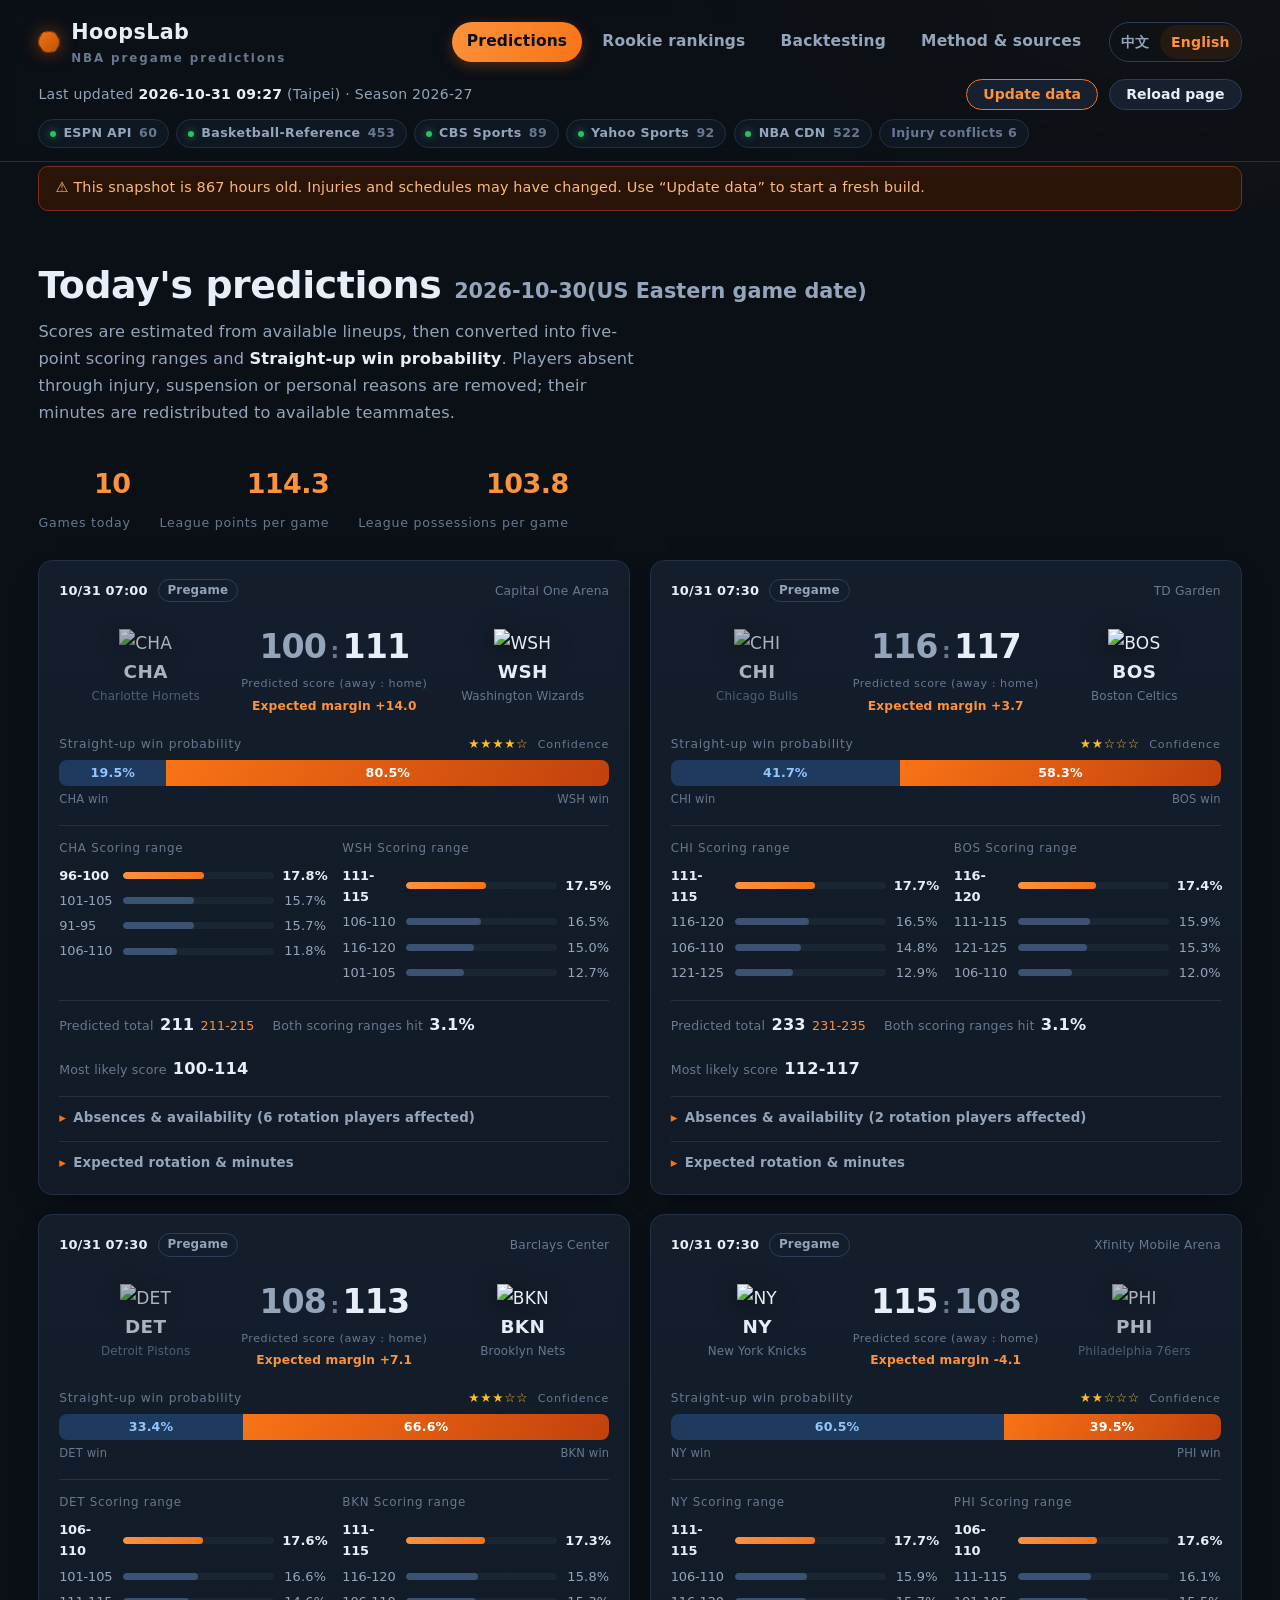
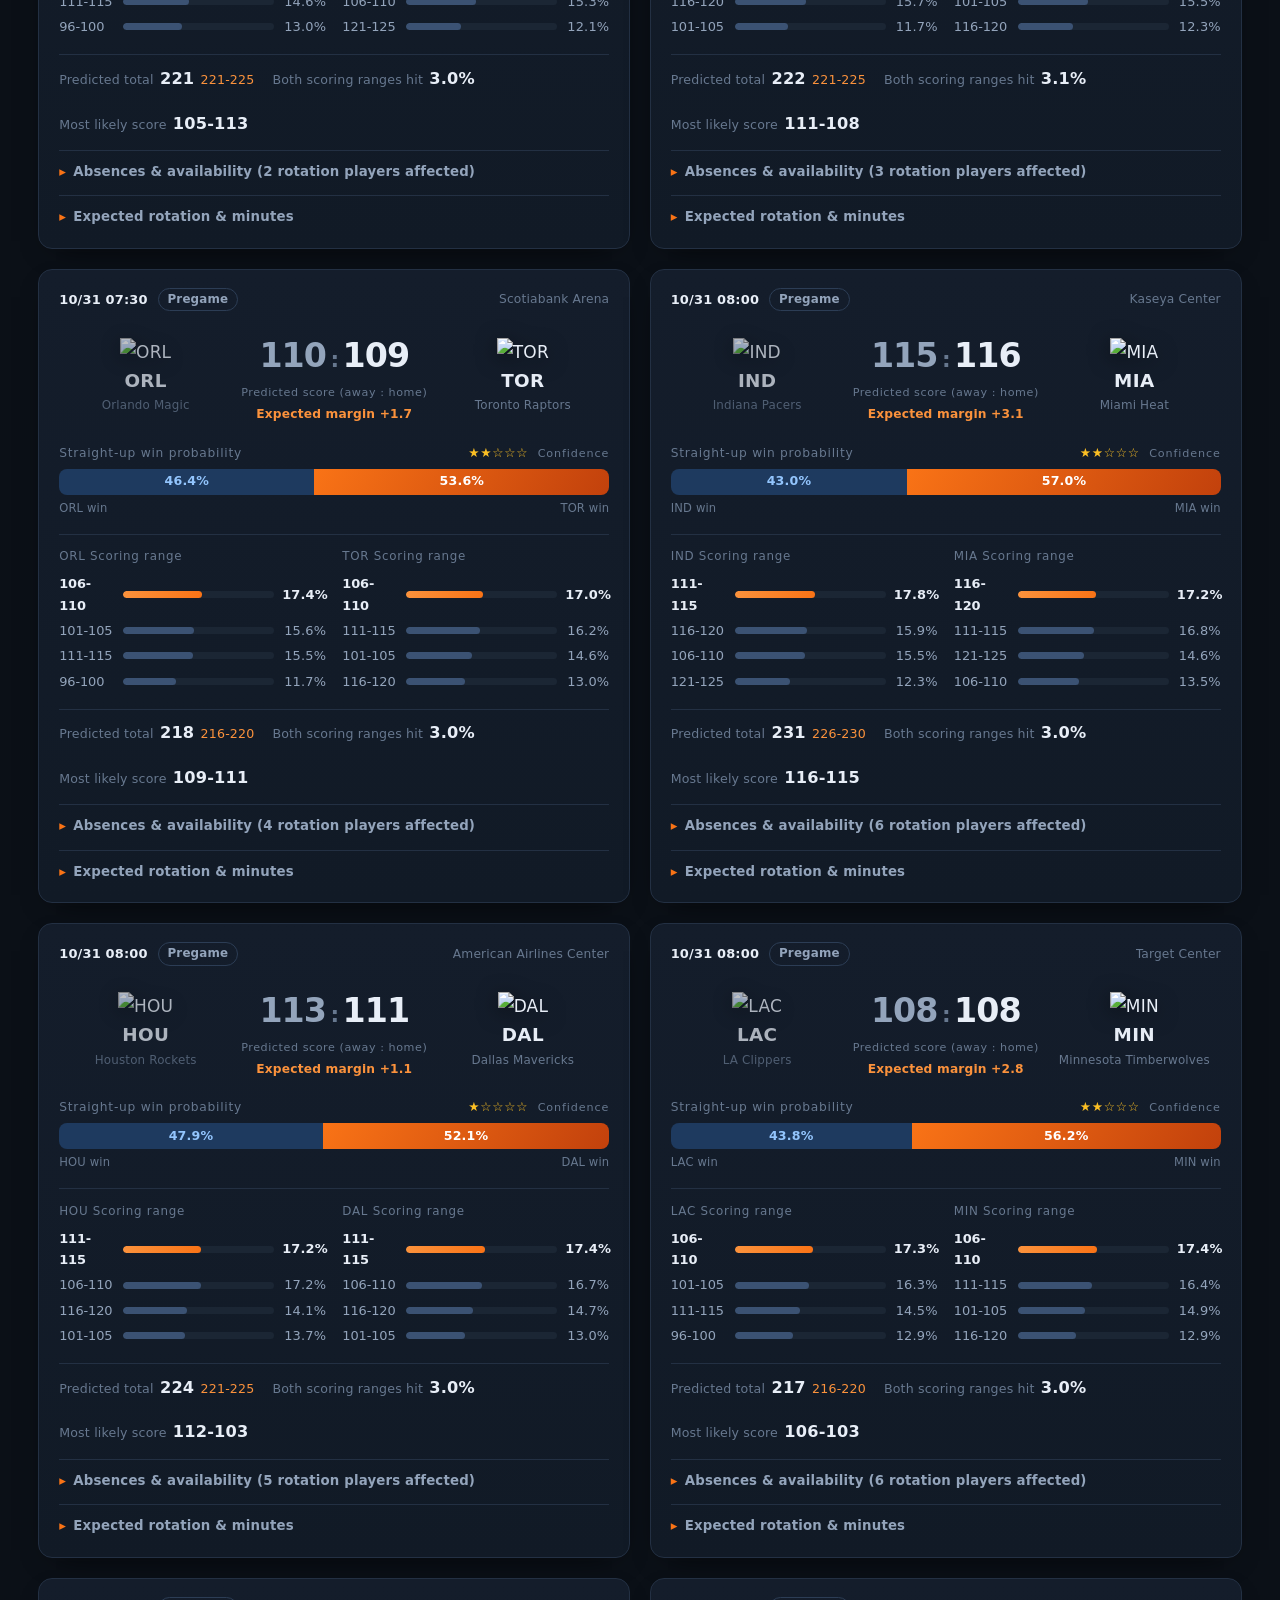
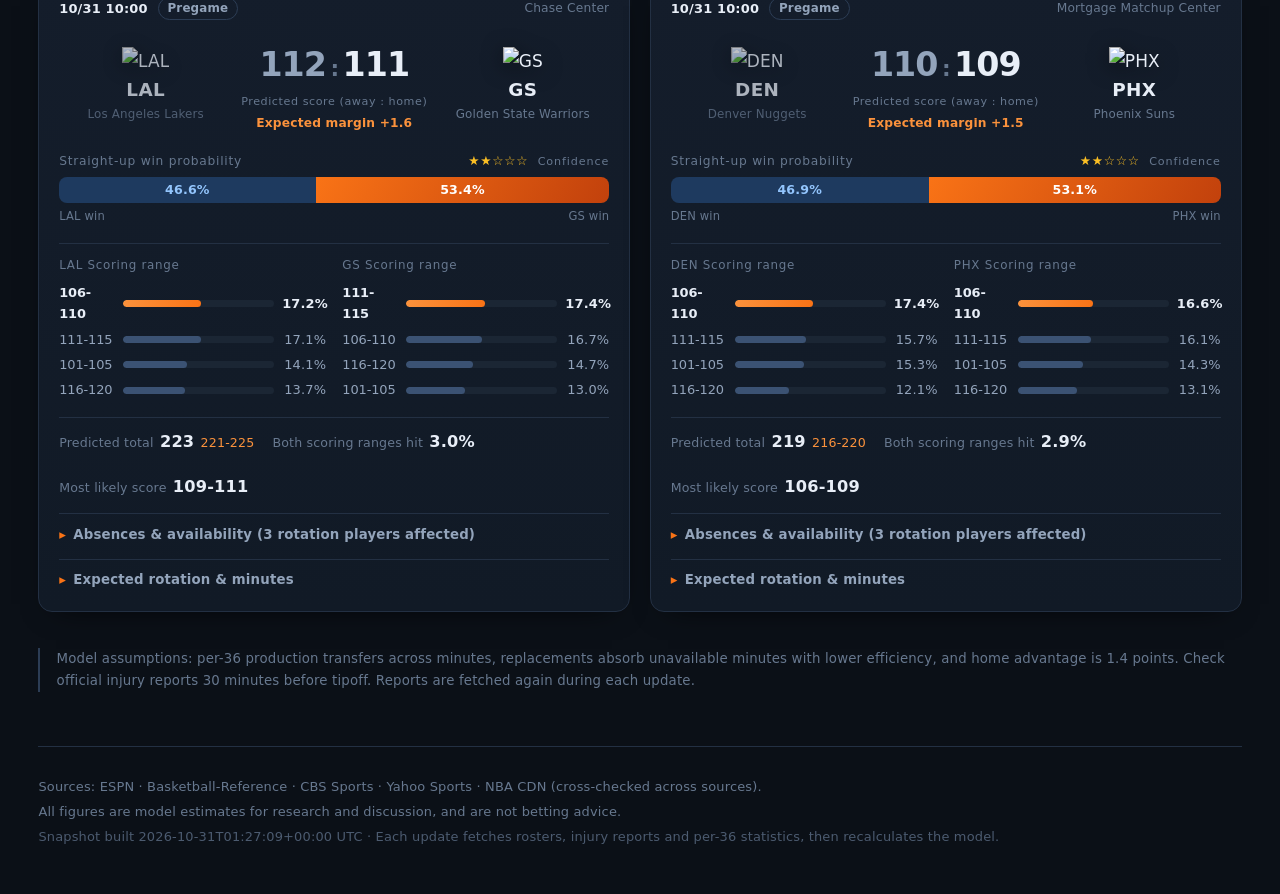
==== site/en/index.html @ e518497d "feat: add Chinese and English pages with authenticated manual update workflow" ====
<!DOCTYPE html>

<html lang="en">
<head>
<meta charset="utf-8"/>
<meta content="width=device-width, initial-scale=1" name="viewport"/>
<title>Today's predictions · HoopsLab</title>
<meta content="NBA pregame predictions based on available lineups: scoring ranges, straight-up win probabilities and per-36 rankings for rookies and sophomores." name="description"/>
<link href="../style.css?v=bilingual-20261031" rel="stylesheet"/>
<link href="data:image/svg+xml,&lt;svg xmlns='http://www.w3.org/2000/svg' viewBox='0 0 100 100'&gt;&lt;text y='.9em' font-size='90'&gt;🏀&lt;/text&gt;&lt;/svg&gt;" rel="icon"/>
</head>
<body>
<header class="top">
<div class="wrap topbar">
<a class="brand" href="index.html">
<span class="ball"></span>
<span>HoopsLab<small>NBA pregame predictions</small></span>
</a>
<nav>
<a class="on" href="index.html">Predictions</a>
<a class="" href="rookies.html">Rookie rankings</a>
<a class="" href="backtest.html">Backtesting</a>
<a class="" href="method.html">Method &amp; sources</a>
<span aria-label="Language" class="language-switch">
<a data-language="zh" href="../index.html" id="langZh">中文</a>
<a aria-current="true" data-language="en" href="index.html" id="langEn">English</a>
</span>
</nav>
</div>
<div class="wrap statusbar">
<div class="stamp">Last updated <b>2026-10-31 09:27</b> (Taipei) · Season 2026-27</div>
<div class="stamp-links">
<button aria-controls="manualUpdatePanel" aria-expanded="false" class="btn-ghost primary" id="manualUpdateBtn">Update data</button>
<button class="btn-ghost" id="reloadBtn" title="Reload this page">Reload page</button>
</div>
</div>
<div class="wrap health">
<span class="chip ok" title="Schedules, rosters &amp; team statistics">
<i></i>ESPN API <em>60</em>
</span>
<span class="chip ok" title="Player statistics per 36 minutes">
<i></i>Basketball-Reference <em>453</em>
</span>
<span class="chip ok" title="Injury reports">
<i></i>CBS Sports <em>89</em>
</span>
<span class="chip ok" title="Injury reports">
<i></i>Yahoo Sports <em>92</em>
</span>
<span class="chip ok" title="Player headshots">
<i></i>NBA CDN <em>522</em>
</span>
<span class="chip neutral" title="Players with conflicting reports across the three injury sources">Injury conflicts 6</span>
</div>
</header>
<div class="wrap"><div class="stale" hidden="" id="staleBar"></div></div>
<section aria-label="Manual update" class="wrap update-panel" hidden="" id="manualUpdatePanel">
<h2>Update data</h2>
<p>Start an update with your GitHub account: open the link below, select the main branch, then choose Run workflow. The workflow fetches fresh data, validates the rookie rankings and deploys the site. This page will tell you when new data is live.</p>
<a class="btn-ghost primary" href="https://github.com/lolochen86-jpg/nba-prediction/actions/workflows/update.yml" id="runWorkflowLink" rel="noopener noreferrer" target="_blank">Open GitHub · Run workflow ↗</a>
<a class="btn-ghost" href="https://github.com/lolochen86-jpg/nba-prediction/actions/workflows/update.yml" id="workflowRunLink" rel="noopener noreferrer" target="_blank">View run logs ↗</a>
<p aria-live="polite" id="updateStatus" role="status">Checking the latest update…</p>
<p class="note">Only GitHub accounts with write access to this repository can start updates. Reloading the page only loads the existing snapshot.</p>
</section>
<main class="wrap">
<section class="hero">
<div>
<h1>Today's predictions <small class="gdate">2026-10-30(US Eastern game date)</small></h1>
<p class="sub">Scores are estimated from available lineups, then converted into five-point scoring ranges and <b>Straight-up win probability</b>. Players absent through injury, suspension or personal reasons are removed; their minutes are redistributed to available teammates.</p>
</div>
<div class="hero-stats">
<div><b>10</b><span>Games today</span></div>
<div><b>114.3</b><span>League points per game</span></div>
<div><b>103.8</b><span>League possessions per game</span></div>
</div>
</section>
<div class="cards">
<article class="card">
<div class="card-top">
<span class="tipoff">10/31 07:00</span>
<span class="tag">Pregame</span> <span class="venue">Capital One Arena</span>
</div>
<div class="matchup">
<div class="side">
<img alt="CHA" loading="lazy" src="https://a.espncdn.com/i/teamlogos/nba/500/cha.png"/>
<div class="abbr">CHA</div>
<div class="tname">Charlotte Hornets</div>
</div>
<div class="score">
<div class="nums"><span class="dimmer">100</span><i>:</i><span class="">111</span></div>
<div class="score-note">Predicted score (away : home)</div>
<div class="margin">Expected margin +14.0</div>
</div>
<div class="side winner">
<img alt="WSH" loading="lazy" src="https://a.espncdn.com/i/teamlogos/nba/500/wsh.png"/>
<div class="abbr">WSH</div>
<div class="tname">Washington Wizards</div>
</div>
</div>
<div class="winprob">
<div class="wp-head"><span>Straight-up win probability</span><span class="stars">★★★★☆ <em>Confidence</em></span></div>
<div class="wp-bar">
<div class="wp-away" style="width: 19.5%">19.5%</div>
<div class="wp-home" style="width: 80.5%">80.5%</div>
</div>
<div class="wp-foot"><span>CHA win</span><span>WSH win</span></div>
</div>
<div class="buckets">
<div class="bcol">
<div class="bhead">CHA Scoring range</div>
<div class="brow lead"><span class="bl">96-100</span><span class="bb"><i style="width: 53.3%"></i></span><span class="bp">17.8%</span></div>
<div class="brow"><span class="bl">101-105</span><span class="bb"><i style="width: 47.2%"></i></span><span class="bp">15.7%</span></div>
<div class="brow"><span class="bl">91-95</span><span class="bb"><i style="width: 47.1%"></i></span><span class="bp">15.7%</span></div>
<div class="brow"><span class="bl">106-110</span><span class="bb"><i style="width: 35.3%"></i></span><span class="bp">11.8%</span></div>
</div>
<div class="bcol">
<div class="bhead">WSH Scoring range</div>
<div class="brow lead"><span class="bl">111-115</span><span class="bb"><i style="width: 52.6%"></i></span><span class="bp">17.5%</span></div>
<div class="brow"><span class="bl">106-110</span><span class="bb"><i style="width: 49.6%"></i></span><span class="bp">16.5%</span></div>
<div class="brow"><span class="bl">116-120</span><span class="bb"><i style="width: 45.0%"></i></span><span class="bp">15.0%</span></div>
<div class="brow"><span class="bl">101-105</span><span class="bb"><i style="width: 38.2%"></i></span><span class="bp">12.7%</span></div>
</div>
</div>
<div class="mini">
<div><span>Predicted total</span><b>211</b> <em>211-215</em></div>
<div><span>Both scoring ranges hit</span><b>3.1%</b></div>
<div><span>Most likely score</span><b>100-114</b></div>
</div>
<details class="detail">
<summary>Absences &amp; availability (6 rotation players affected)</summary>
<div class="detail-body">
<div class="ds">
<h4>CHA · Estimated loss: 16.6 points (availability 86%)</h4>
<ul>
<li>
<span class="st st-out">OUT</span>
<b>Kon Knueppel</b> <em>G</em>
<span class="lost">Impact −7.1 points</span>
</li>
<li>
<span class="st st-out">OUT</span>
<b>Coby White</b> <em>G</em>
<span class="lost">Impact −6.0 points</span>
</li>
<li>
<span class="st st-out">OUT</span>
<b>Grant Williams</b> <em>F</em>
<span class="lost">Impact −2.7 points</span>
</li>
</ul>
</div>
<div class="ds">
<h4>WSH · Estimated loss: 0.0 points (availability 100%)</h4>
<ul>
<li>
<span class="st st-out">OUT</span>
<b>Justin Champagnie</b> <em>F</em>
<span class="lost">Impact −0.0 points</span>
</li>
<li>
<span class="st st-out">OUT</span>
<b>Tristan Vukcevic</b> <em>F</em>
<span class="lost">Impact −0.0 points</span>
</li>
<li>
<span class="st st-out">OUT</span>
<b>Jamir Watkins</b> <em>G</em>
<span class="lost">Impact −0.0 points</span>
</li>
</ul>
</div>
</div>
</details>
<details class="detail">
<summary>Expected rotation &amp; minutes</summary>
<div class="detail-body rot">
<div class="ds">
<h4>CHA</h4>
<table class="mini-table">
<thead><tr><th>Player</th><th>MIN</th><th>PTS</th></tr></thead>
<tbody>
<tr><td>Brandon Miller</td><td>32.7</td><td>22.4</td></tr>
<tr><td>Grayson Allen</td><td>29.8</td><td>17.1</td></tr>
<tr><td>Naz Reid</td><td>27.6</td><td>15.1</td></tr>
<tr><td>Royce O'Neale</td><td>26.2</td><td>8.4</td></tr>
<tr><td>Sion James</td><td>24.5</td><td>4.7</td></tr>
<tr><td>Ryan Kalkbrenner</td><td>20.8</td><td>7.7</td></tr>
<tr><td>PJ Hall</td><td>15.8</td><td>5.6</td></tr>
<tr><td>Dennis Schroder</td><td>14.4</td><td>5.4</td></tr>
<tr><td>Moussa Diabate</td><td>13.4</td><td>4.7</td></tr>
<tr><td>Liam McNeeley</td><td>11.7</td><td>4.0</td></tr>
<tr><td>Tidjane Salaun</td><td>8.7</td><td>3.1</td></tr>
</tbody>
</table>
</div>
<div class="ds">
<h4>WSH</h4>
<table class="mini-table">
<thead><tr><th>Player</th><th>MIN</th><th>PTS</th></tr></thead>
<tbody>
<tr><td>Anthony Davis</td><td>30.5</td><td>19.5</td></tr>
<tr><td>Kyshawn George</td><td>28.5</td><td>14.4</td></tr>
<tr><td>Bilal Coulibaly</td><td>25.4</td><td>10.7</td></tr>
<tr><td>Alex Sarr</td><td>25.4</td><td>14.0</td></tr>
<tr><td>Bub Carrington</td><td>24.3</td><td>8.8</td></tr>
<tr><td>Trae Young</td><td>24.2</td><td>17.6</td></tr>
<tr><td>Tre Johnson</td><td>22.7</td><td>11.5</td></tr>
<tr><td>Deandre Ayton</td><td>22.3</td><td>11.0</td></tr>
<tr><td>Khris Middleton</td><td>19.0</td><td>7.5</td></tr>
<tr><td>Will Riley</td><td>17.6</td><td>8.0</td></tr>
</tbody>
</table>
</div>
</div>
</details>
</article>
<article class="card">
<div class="card-top">
<span class="tipoff">10/31 07:30</span>
<span class="tag">Pregame</span> <span class="venue">TD Garden</span>
</div>
<div class="matchup">
<div class="side">
<img alt="CHI" loading="lazy" src="https://a.espncdn.com/i/teamlogos/nba/500/chi.png"/>
<div class="abbr">CHI</div>
<div class="tname">Chicago Bulls</div>
</div>
<div class="score">
<div class="nums"><span class="dimmer">116</span><i>:</i><span class="">117</span></div>
<div class="score-note">Predicted score (away : home)</div>
<div class="margin">Expected margin +3.7</div>
</div>
<div class="side winner">
<img alt="BOS" loading="lazy" src="https://a.espncdn.com/i/teamlogos/nba/500/bos.png"/>
<div class="abbr">BOS</div>
<div class="tname">Boston Celtics</div>
</div>
</div>
<div class="winprob">
<div class="wp-head"><span>Straight-up win probability</span><span class="stars">★★☆☆☆ <em>Confidence</em></span></div>
<div class="wp-bar">
<div class="wp-away" style="width: 41.7%">41.7%</div>
<div class="wp-home" style="width: 58.3%">58.3%</div>
</div>
<div class="wp-foot"><span>CHI win</span><span>BOS win</span></div>
</div>
<div class="buckets">
<div class="bcol">
<div class="bhead">CHI Scoring range</div>
<div class="brow lead"><span class="bl">111-115</span><span class="bb"><i style="width: 53.0%"></i></span><span class="bp">17.7%</span></div>
<div class="brow"><span class="bl">116-120</span><span class="bb"><i style="width: 49.4%"></i></span><span class="bp">16.5%</span></div>
<div class="brow"><span class="bl">106-110</span><span class="bb"><i style="width: 44.2%"></i></span><span class="bp">14.8%</span></div>
<div class="brow"><span class="bl">121-125</span><span class="bb"><i style="width: 38.7%"></i></span><span class="bp">12.9%</span></div>
</div>
<div class="bcol">
<div class="bhead">BOS Scoring range</div>
<div class="brow lead"><span class="bl">116-120</span><span class="bb"><i style="width: 52.1%"></i></span><span class="bp">17.4%</span></div>
<div class="brow"><span class="bl">111-115</span><span class="bb"><i style="width: 47.6%"></i></span><span class="bp">15.9%</span></div>
<div class="brow"><span class="bl">121-125</span><span class="bb"><i style="width: 45.8%"></i></span><span class="bp">15.3%</span></div>
<div class="brow"><span class="bl">106-110</span><span class="bb"><i style="width: 36.1%"></i></span><span class="bp">12.0%</span></div>
</div>
</div>
<div class="mini">
<div><span>Predicted total</span><b>233</b> <em>231-235</em></div>
<div><span>Both scoring ranges hit</span><b>3.1%</b></div>
<div><span>Most likely score</span><b>112-117</b></div>
</div>
<details class="detail">
<summary>Absences &amp; availability (2 rotation players affected)</summary>
<div class="detail-body">
<div class="ds">
<h4>CHI · Estimated loss: 0.8 points (availability 99%)</h4>
<ul>
<li>
<span class="st st-out">OUT</span>
<b>Nic Claxton</b> <em>C</em>
<span class="lost">Impact −0.7 points</span>
</li>
</ul>
</div>
<div class="ds">
<h4>BOS · Estimated loss: 3.0 points (availability 98%)</h4>
<ul>
<li>
<span class="st st-out">OUT</span>
<b>Devin Carter</b> <em>G</em>
<span class="lost">Impact −3.0 points</span>
</li>
</ul>
</div>
</div>
</details>
<details class="detail">
<summary>Expected rotation &amp; minutes</summary>
<div class="detail-body rot">
<div class="ds">
<h4>CHI</h4>
<table class="mini-table">
<thead><tr><th>Player</th><th>MIN</th><th>PTS</th></tr></thead>
<tbody>
<tr><td>Josh Giddey</td><td>29.8</td><td>13.3</td></tr>
<tr><td>Norman Powell</td><td>29.0</td><td>21.8</td></tr>
<tr><td>Matas Buzelis</td><td>27.8</td><td>15.5</td></tr>
<tr><td>Tre Jones</td><td>23.8</td><td>13.4</td></tr>
<tr><td>Isaac Okoro</td><td>23.7</td><td>7.7</td></tr>
<tr><td>Leonard Miller</td><td>21.8</td><td>11.2</td></tr>
<tr><td>Jalen Smith</td><td>21.0</td><td>11.1</td></tr>
<tr><td>Patrick Williams</td><td>20.1</td><td>6.5</td></tr>
<tr><td>Zach Collins</td><td>16.1</td><td>7.3</td></tr>
<tr><td>Caleb Wilson</td><td>14.1</td><td>5.9</td></tr>
<tr><td>Jordan Hawkins</td><td>12.8</td><td>4.7</td></tr>
</tbody>
</table>
</div>
<div class="ds">
<h4>BOS</h4>
<table class="mini-table">
<thead><tr><th>Player</th><th>MIN</th><th>PTS</th></tr></thead>
<tbody>
<tr><td>Jayson Tatum</td><td>32.2</td><td>21.9</td></tr>
<tr><td>Derrick White</td><td>31.8</td><td>14.5</td></tr>
<tr><td>Paul George</td><td>29.6</td><td>17.9</td></tr>
<tr><td>Payton Pritchard</td><td>29.6</td><td>15.6</td></tr>
<tr><td>Sam Hauser</td><td>23.0</td><td>9.3</td></tr>
<tr><td>Neemias Queta</td><td>23.0</td><td>9.8</td></tr>
<tr><td>Mitchell Robinson</td><td>19.0</td><td>5.7</td></tr>
<tr><td>Baylor Scheierman</td><td>17.5</td><td>4.9</td></tr>
<tr><td>Jordan Walsh</td><td>17.4</td><td>5.4</td></tr>
<tr><td>Mike Conley</td><td>16.8</td><td>5.0</td></tr>
</tbody>
</table>
</div>
</div>
</details>
</article>
<article class="card">
<div class="card-top">
<span class="tipoff">10/31 07:30</span>
<span class="tag">Pregame</span> <span class="venue">Barclays Center</span>
</div>
<div class="matchup">
<div class="side">
<img alt="DET" loading="lazy" src="https://a.espncdn.com/i/teamlogos/nba/500/det.png"/>
<div class="abbr">DET</div>
<div class="tname">Detroit Pistons</div>
</div>
<div class="score">
<div class="nums"><span class="dimmer">108</span><i>:</i><span class="">113</span></div>
<div class="score-note">Predicted score (away : home)</div>
<div class="margin">Expected margin +7.1</div>
</div>
<div class="side winner">
<img alt="BKN" loading="lazy" src="https://a.espncdn.com/i/teamlogos/nba/500/bkn.png"/>
<div class="abbr">BKN</div>
<div class="tname">Brooklyn Nets</div>
</div>
</div>
<div class="winprob">
<div class="wp-head"><span>Straight-up win probability</span><span class="stars">★★★☆☆ <em>Confidence</em></span></div>
<div class="wp-bar">
<div class="wp-away" style="width: 33.4%">33.4%</div>
<div class="wp-home" style="width: 66.6%">66.6%</div>
</div>
<div class="wp-foot"><span>DET win</span><span>BKN win</span></div>
</div>
<div class="buckets">
<div class="bcol">
<div class="bhead">DET Scoring range</div>
<div class="brow lead"><span class="bl">106-110</span><span class="bb"><i style="width: 52.9%"></i></span><span class="bp">17.6%</span></div>
<div class="brow"><span class="bl">101-105</span><span class="bb"><i style="width: 49.8%"></i></span><span class="bp">16.6%</span></div>
<div class="brow"><span class="bl">111-115</span><span class="bb"><i style="width: 43.7%"></i></span><span class="bp">14.6%</span></div>
<div class="brow"><span class="bl">96-100</span><span class="bb"><i style="width: 38.9%"></i></span><span class="bp">13.0%</span></div>
</div>
<div class="bcol">
<div class="bhead">BKN Scoring range</div>
<div class="brow lead"><span class="bl">111-115</span><span class="bb"><i style="width: 51.8%"></i></span><span class="bp">17.3%</span></div>
<div class="brow"><span class="bl">116-120</span><span class="bb"><i style="width: 47.5%"></i></span><span class="bp">15.8%</span></div>
<div class="brow"><span class="bl">106-110</span><span class="bb"><i style="width: 46.0%"></i></span><span class="bp">15.3%</span></div>
<div class="brow"><span class="bl">121-125</span><span class="bb"><i style="width: 36.4%"></i></span><span class="bp">12.1%</span></div>
</div>
</div>
<div class="mini">
<div><span>Predicted total</span><b>221</b> <em>221-225</em></div>
<div><span>Both scoring ranges hit</span><b>3.0%</b></div>
<div><span>Most likely score</span><b>105-113</b></div>
</div>
<details class="detail">
<summary>Absences &amp; availability (2 rotation players affected)</summary>
<div class="detail-body">
<div class="ds">
<h4>DET · Estimated loss: 8.9 points (availability 92%)</h4>
<ul>
<li>
<span class="st st-out">OUT</span>
<b>Jalen Duren</b> <em>C</em>
<span class="lost">Impact −5.8 points</span>
</li>
<li>
<span class="st st-out">OUT</span>
<b>Isaiah Joe</b> <em>G</em>
<span class="lost">Impact −3.1 points</span>
</li>
</ul>
</div>
<div class="ds">
<h4>BKN · Estimated loss: 0.0 points (availability 100%)</h4>
<p class="ok-note">No injuries reported for the main rotation.</p> </div>
</div>
</details>
<details class="detail">
<summary>Expected rotation &amp; minutes</summary>
<div class="detail-body rot">
<div class="ds">
<h4>DET</h4>
<table class="mini-table">
<thead><tr><th>Player</th><th>MIN</th><th>PTS</th></tr></thead>
<tbody>
<tr><td>Cade Cunningham</td><td>33.9</td><td>23.3</td></tr>
<tr><td>Duncan Robinson</td><td>28.1</td><td>13.8</td></tr>
<tr><td>John Collins</td><td>26.8</td><td>12.7</td></tr>
<tr><td>Ausar Thompson</td><td>26.0</td><td>9.3</td></tr>
<tr><td>Daniss Jenkins</td><td>21.4</td><td>10.0</td></tr>
<tr><td>Taurean Prince</td><td>21.0</td><td>8.1</td></tr>
<tr><td>Kevin Huerter</td><td>20.2</td><td>7.3</td></tr>
<tr><td>Elijah Harkless</td><td>19.4</td><td>5.4</td></tr>
<tr><td>Javonte Green</td><td>17.6</td><td>7.1</td></tr>
<tr><td>Paul Reed</td><td>17.3</td><td>10.2</td></tr>
<tr><td>Ronald Holland II</td><td>8.4</td><td>2.5</td></tr>
</tbody>
</table>
</div>
<div class="ds">
<h4>BKN</h4>
<table class="mini-table">
<thead><tr><th>Player</th><th>MIN</th><th>PTS</th></tr></thead>
<tbody>
<tr><td>Julius Randle</td><td>33.4</td><td>21.6</td></tr>
<tr><td>Michael Porter Jr.</td><td>32.2</td><td>24.1</td></tr>
<tr><td>Noah Clowney</td><td>25.5</td><td>10.5</td></tr>
<tr><td>Keon Ellis</td><td>25.1</td><td>7.8</td></tr>
<tr><td>Terance Mann</td><td>24.2</td><td>7.2</td></tr>
<tr><td>Chaney Johnson</td><td>20.4</td><td>8.1</td></tr>
<tr><td>Danny Wolf</td><td>20.3</td><td>8.5</td></tr>
<tr><td>Drake Powell</td><td>20.2</td><td>5.4</td></tr>
<tr><td>Ben Saraf</td><td>19.4</td><td>7.0</td></tr>
<tr><td>Day'Ron Sharpe</td><td>19.3</td><td>8.7</td></tr>
</tbody>
</table>
</div>
</div>
</details>
</article>
<article class="card">
<div class="card-top">
<span class="tipoff">10/31 07:30</span>
<span class="tag">Pregame</span> <span class="venue">Xfinity Mobile Arena</span>
</div>
<div class="matchup">
<div class="side winner">
<img alt="NY" loading="lazy" src="https://a.espncdn.com/i/teamlogos/nba/500/ny.png"/>
<div class="abbr">NY</div>
<div class="tname">New York Knicks</div>
</div>
<div class="score">
<div class="nums"><span class="">115</span><i>:</i><span class="dimmer">108</span></div>
<div class="score-note">Predicted score (away : home)</div>
<div class="margin">Expected margin -4.1</div>
</div>
<div class="side">
<img alt="PHI" loading="lazy" src="https://a.espncdn.com/i/teamlogos/nba/500/phi.png"/>
<div class="abbr">PHI</div>
<div class="tname">Philadelphia 76ers</div>
</div>
</div>
<div class="winprob">
<div class="wp-head"><span>Straight-up win probability</span><span class="stars">★★☆☆☆ <em>Confidence</em></span></div>
<div class="wp-bar">
<div class="wp-away" style="width: 60.5%">60.5%</div>
<div class="wp-home" style="width: 39.5%">39.5%</div>
</div>
<div class="wp-foot"><span>NY win</span><span>PHI win</span></div>
</div>
<div class="buckets">
<div class="bcol">
<div class="bhead">NY Scoring range</div>
<div class="brow lead"><span class="bl">111-115</span><span class="bb"><i style="width: 53.0%"></i></span><span class="bp">17.7%</span></div>
<div class="brow"><span class="bl">106-110</span><span class="bb"><i style="width: 47.7%"></i></span><span class="bp">15.9%</span></div>
<div class="brow"><span class="bl">116-120</span><span class="bb"><i style="width: 47.1%"></i></span><span class="bp">15.7%</span></div>
<div class="brow"><span class="bl">101-105</span><span class="bb"><i style="width: 35.1%"></i></span><span class="bp">11.7%</span></div>
</div>
<div class="bcol">
<div class="bhead">PHI Scoring range</div>
<div class="brow lead"><span class="bl">106-110</span><span class="bb"><i style="width: 52.7%"></i></span><span class="bp">17.6%</span></div>
<div class="brow"><span class="bl">111-115</span><span class="bb"><i style="width: 48.3%"></i></span><span class="bp">16.1%</span></div>
<div class="brow"><span class="bl">101-105</span><span class="bb"><i style="width: 46.4%"></i></span><span class="bp">15.5%</span></div>
<div class="brow"><span class="bl">116-120</span><span class="bb"><i style="width: 36.8%"></i></span><span class="bp">12.3%</span></div>
</div>
</div>
<div class="mini">
<div><span>Predicted total</span><b>222</b> <em>221-225</em></div>
<div><span>Both scoring ranges hit</span><b>3.1%</b></div>
<div><span>Most likely score</span><b>111-108</b></div>
</div>
<details class="detail">
<summary>Absences &amp; availability (3 rotation players affected)</summary>
<div class="detail-body">
<div class="ds">
<h4>NY · Estimated loss: 0.0 points (availability 100%)</h4>
<ul>
<li>
<span class="st st-out">OUT</span>
<b>Jose Alvarado</b> <em>G</em>
<span class="lost">Impact −0.0 points</span>
</li>
</ul>
</div>
<div class="ds">
<h4>PHI · Estimated loss: 11.0 points (availability 91%)</h4>
<ul>
<li>
<span class="st st-out">OUT</span>
<b>Jaylen Brown</b> <em>G</em>
<span class="lost">Impact −6.8 points</span>
</li>
<li>
<span class="st st-out">OUT</span>
<b>Dominick Barlow</b> <em>F</em>
<span class="lost">Impact −2.0 points</span>
</li>
</ul>
</div>
</div>
</details>
<details class="detail">
<summary>Expected rotation &amp; minutes</summary>
<div class="detail-body rot">
<div class="ds">
<h4>NY</h4>
<table class="mini-table">
<thead><tr><th>Player</th><th>MIN</th><th>PTS</th></tr></thead>
<tbody>
<tr><td>Jalen Brunson</td><td>34.8</td><td>25.6</td></tr>
<tr><td>OG Anunoby</td><td>33.0</td><td>17.2</td></tr>
<tr><td>Mikal Bridges</td><td>30.9</td><td>10.9</td></tr>
<tr><td>Josh Hart</td><td>30.7</td><td>11.2</td></tr>
<tr><td>Karl-Anthony Towns</td><td>30.7</td><td>21.2</td></tr>
<tr><td>Miles McBride</td><td>23.6</td><td>10.1</td></tr>
<tr><td>Landry Shamet</td><td>23.5</td><td>9.3</td></tr>
<tr><td>Andre Drummond</td><td>17.6</td><td>6.3</td></tr>
<tr><td>Jordan Clarkson</td><td>15.3</td><td>8.1</td></tr>
</tbody>
</table>
</div>
<div class="ds">
<h4>PHI</h4>
<table class="mini-table">
<thead><tr><th>Player</th><th>MIN</th><th>PTS</th></tr></thead>
<tbody>
<tr><td>Tyrese Maxey</td><td>37.6</td><td>28.4</td></tr>
<tr><td>VJ Edgecombe</td><td>33.9</td><td>14.3</td></tr>
<tr><td>LeBron James</td><td>32.9</td><td>19.4</td></tr>
<tr><td>Joel Embiid</td><td>32.4</td><td>25.8</td></tr>
<tr><td>Rayan Rupert</td><td>30.7</td><td>11.8</td></tr>
<tr><td>Anfernee Simons</td><td>26.6</td><td>12.8</td></tr>
<tr><td>Dean Wade</td><td>23.2</td><td>5.7</td></tr>
<tr><td>Kentavious Caldwell-Pope</td><td>22.6</td><td>8.0</td></tr>
</tbody>
</table>
</div>
</div>
</details>
</article>
<article class="card">
<div class="card-top">
<span class="tipoff">10/31 07:30</span>
<span class="tag">Pregame</span> <span class="venue">Scotiabank Arena</span>
</div>
<div class="matchup">
<div class="side">
<img alt="ORL" loading="lazy" src="https://a.espncdn.com/i/teamlogos/nba/500/orl.png"/>
<div class="abbr">ORL</div>
<div class="tname">Orlando Magic</div>
</div>
<div class="score">
<div class="nums"><span class="dimmer">110</span><i>:</i><span class="">109</span></div>
<div class="score-note">Predicted score (away : home)</div>
<div class="margin">Expected margin +1.7</div>
</div>
<div class="side winner">
<img alt="TOR" loading="lazy" src="https://a.espncdn.com/i/teamlogos/nba/500/tor.png"/>
<div class="abbr">TOR</div>
<div class="tname">Toronto Raptors</div>
</div>
</div>
<div class="winprob">
<div class="wp-head"><span>Straight-up win probability</span><span class="stars">★★☆☆☆ <em>Confidence</em></span></div>
<div class="wp-bar">
<div class="wp-away" style="width: 46.4%">46.4%</div>
<div class="wp-home" style="width: 53.6%">53.6%</div>
</div>
<div class="wp-foot"><span>ORL win</span><span>TOR win</span></div>
</div>
<div class="buckets">
<div class="bcol">
<div class="bhead">ORL Scoring range</div>
<div class="brow lead"><span class="bl">106-110</span><span class="bb"><i style="width: 52.3%"></i></span><span class="bp">17.4%</span></div>
<div class="brow"><span class="bl">101-105</span><span class="bb"><i style="width: 46.9%"></i></span><span class="bp">15.6%</span></div>
<div class="brow"><span class="bl">111-115</span><span class="bb"><i style="width: 46.4%"></i></span><span class="bp">15.5%</span></div>
<div class="brow"><span class="bl">96-100</span><span class="bb"><i style="width: 35.0%"></i></span><span class="bp">11.7%</span></div>
</div>
<div class="bcol">
<div class="bhead">TOR Scoring range</div>
<div class="brow lead"><span class="bl">106-110</span><span class="bb"><i style="width: 50.9%"></i></span><span class="bp">17.0%</span></div>
<div class="brow"><span class="bl">111-115</span><span class="bb"><i style="width: 48.7%"></i></span><span class="bp">16.2%</span></div>
<div class="brow"><span class="bl">101-105</span><span class="bb"><i style="width: 43.8%"></i></span><span class="bp">14.6%</span></div>
<div class="brow"><span class="bl">116-120</span><span class="bb"><i style="width: 39.1%"></i></span><span class="bp">13.0%</span></div>
</div>
</div>
<div class="mini">
<div><span>Predicted total</span><b>218</b> <em>216-220</em></div>
<div><span>Both scoring ranges hit</span><b>3.0%</b></div>
<div><span>Most likely score</span><b>109-111</b></div>
</div>
<details class="detail">
<summary>Absences &amp; availability (4 rotation players affected)</summary>
<div class="detail-body">
<div class="ds">
<h4>ORL · Estimated loss: 9.9 points (availability 92%)</h4>
<ul>
<li>
<span class="st st-out">OUT</span>
<b>Paolo Banchero</b> <em>F</em>
<span class="lost">Impact −5.2 points</span>
</li>
<li>
<span class="st st-out">OUT</span>
<b>Jalen Suggs</b> <em>G</em>
<span class="lost">Impact −2.9 points</span>
</li>
<li>
<span class="st st-out">OUT</span>
<b>Noah Penda</b> <em>F</em>
<span class="lost">Impact −0.8 points</span>
</li>
</ul>
</div>
<div class="ds">
<h4>TOR · Estimated loss: 14.3 points (availability 88%)</h4>
<ul>
<li>
<span class="st st-out">OUT</span>
<b>Kawhi Leonard</b> <em>F</em>
<span class="lost">Impact −13.3 points</span>
</li>
</ul>
</div>
</div>
</details>
<details class="detail">
<summary>Expected rotation &amp; minutes</summary>
<div class="detail-body rot">
<div class="ds">
<h4>ORL</h4>
<table class="mini-table">
<thead><tr><th>Player</th><th>MIN</th><th>PTS</th></tr></thead>
<tbody>
<tr><td>Desmond Bane</td><td>35.4</td><td>19.9</td></tr>
<tr><td>Franz Wagner</td><td>32.8</td><td>21.6</td></tr>
<tr><td>Wendell Carter Jr.</td><td>31.3</td><td>13.8</td></tr>
<tr><td>Anthony Black</td><td>30.9</td><td>15.6</td></tr>
<tr><td>Tristan da Silva</td><td>27.3</td><td>11.8</td></tr>
<tr><td>Jevon Carter</td><td>21.3</td><td>6.6</td></tr>
<tr><td>Goga Bitadze</td><td>15.4</td><td>6.7</td></tr>
<tr><td>Jamal Cain</td><td>13.4</td><td>5.3</td></tr>
<tr><td>Jase Richardson</td><td>12.7</td><td>5.1</td></tr>
<tr><td>Nikola Vucevic</td><td>7.5</td><td>2.4</td></tr>
<tr><td>Alex Morales</td><td>6.3</td><td>1.9</td></tr>
</tbody>
</table>
</div>
<div class="ds">
<h4>TOR</h4>
<table class="mini-table">
<thead><tr><th>Player</th><th>MIN</th><th>PTS</th></tr></thead>
<tbody>
<tr><td>Scottie Barnes</td><td>32.5</td><td>18.2</td></tr>
<tr><td>Immanuel Quickley</td><td>30.8</td><td>16.6</td></tr>
<tr><td>RJ Barrett</td><td>30.3</td><td>19.9</td></tr>
<tr><td>Malachi Smith</td><td>23.8</td><td>8.4</td></tr>
<tr><td>Jakob Poeltl</td><td>23.4</td><td>8.8</td></tr>
<tr><td>Jamal Shead</td><td>22.0</td><td>6.1</td></tr>
<tr><td>Ja'Kobe Walter</td><td>21.8</td><td>9.0</td></tr>
<tr><td>Collin Murray-Boyles</td><td>20.7</td><td>8.2</td></tr>
<tr><td>Kyle Anderson</td><td>16.5</td><td>2.9</td></tr>
<tr><td>Jamison Battle</td><td>9.8</td><td>3.9</td></tr>
<tr><td>Allen Graves</td><td>8.4</td><td>2.9</td></tr>
</tbody>
</table>
</div>
</div>
</details>
</article>
<article class="card">
<div class="card-top">
<span class="tipoff">10/31 08:00</span>
<span class="tag">Pregame</span> <span class="venue">Kaseya Center</span>
</div>
<div class="matchup">
<div class="side">
<img alt="IND" loading="lazy" src="https://a.espncdn.com/i/teamlogos/nba/500/ind.png"/>
<div class="abbr">IND</div>
<div class="tname">Indiana Pacers</div>
</div>
<div class="score">
<div class="nums"><span class="dimmer">115</span><i>:</i><span class="">116</span></div>
<div class="score-note">Predicted score (away : home)</div>
<div class="margin">Expected margin +3.1</div>
</div>
<div class="side winner">
<img alt="MIA" loading="lazy" src="https://a.espncdn.com/i/teamlogos/nba/500/mia.png"/>
<div class="abbr">MIA</div>
<div class="tname">Miami Heat</div>
</div>
</div>
<div class="winprob">
<div class="wp-head"><span>Straight-up win probability</span><span class="stars">★★☆☆☆ <em>Confidence</em></span></div>
<div class="wp-bar">
<div class="wp-away" style="width: 43.0%">43.0%</div>
<div class="wp-home" style="width: 57.0%">57.0%</div>
</div>
<div class="wp-foot"><span>IND win</span><span>MIA win</span></div>
</div>
<div class="buckets">
<div class="bcol">
<div class="bhead">IND Scoring range</div>
<div class="brow lead"><span class="bl">111-115</span><span class="bb"><i style="width: 53.2%"></i></span><span class="bp">17.8%</span></div>
<div class="brow"><span class="bl">116-120</span><span class="bb"><i style="width: 47.8%"></i></span><span class="bp">15.9%</span></div>
<div class="brow"><span class="bl">106-110</span><span class="bb"><i style="width: 46.4%"></i></span><span class="bp">15.5%</span></div>
<div class="brow"><span class="bl">121-125</span><span class="bb"><i style="width: 36.9%"></i></span><span class="bp">12.3%</span></div>
</div>
<div class="bcol">
<div class="bhead">MIA Scoring range</div>
<div class="brow lead"><span class="bl">116-120</span><span class="bb"><i style="width: 51.6%"></i></span><span class="bp">17.2%</span></div>
<div class="brow"><span class="bl">111-115</span><span class="bb"><i style="width: 50.3%"></i></span><span class="bp">16.8%</span></div>
<div class="brow"><span class="bl">121-125</span><span class="bb"><i style="width: 43.7%"></i></span><span class="bp">14.6%</span></div>
<div class="brow"><span class="bl">106-110</span><span class="bb"><i style="width: 40.4%"></i></span><span class="bp">13.5%</span></div>
</div>
</div>
<div class="mini">
<div><span>Predicted total</span><b>231</b> <em>226-230</em></div>
<div><span>Both scoring ranges hit</span><b>3.0%</b></div>
<div><span>Most likely score</span><b>116-115</b></div>
</div>
<details class="detail">
<summary>Absences &amp; availability (6 rotation players affected)</summary>
<div class="detail-body">
<div class="ds">
<h4>IND · Estimated loss: 1.7 points (availability 99%)</h4>
<ul>
<li>
<span class="st st-out">OUT</span>
<b>Obi Toppin</b> <em>F</em>
<span class="lost">Impact −0.4 points</span>
</li>
<li>
<span class="st st-out">OUT</span>
<b>Ivica Zubac</b> <em>C</em>
<span class="lost">Impact −0.4 points</span>
</li>
<li>
<span class="st st-out">OUT</span>
<b>T.J. McConnell</b> <em>G</em>
<span class="lost">Impact −0.3 points</span>
</li>
<li>
<span class="st st-out">OUT</span>
<b>Johnny Furphy</b> <em>G</em>
<span class="lost">Impact −0.2 points</span>
</li>
<li>
<span class="st st-out">OUT</span>
<b>Tyrese Haliburton</b> <em>G</em>
<span class="lost">Impact −0.2 points</span>
</li>
<li>
<span class="st st-out">OUT</span>
<b>Ben Sheppard</b> <em>G</em>
<span class="lost">Impact −0.2 points</span>
</li>
</ul>
</div>
<div class="ds">
<h4>MIA · Estimated loss: 0.0 points (availability 100%)</h4>
<p class="ok-note">No injuries reported for the main rotation.</p> </div>
</div>
</details>
<details class="detail">
<summary>Expected rotation &amp; minutes</summary>
<div class="detail-body rot">
<div class="ds">
<h4>IND</h4>
<table class="mini-table">
<thead><tr><th>Player</th><th>MIN</th><th>PTS</th></tr></thead>
<tbody>
<tr><td>Pascal Siakam</td><td>32.3</td><td>23.6</td></tr>
<tr><td>Andrew Nembhard</td><td>31.1</td><td>16.6</td></tr>
<tr><td>Kelly Oubre Jr.</td><td>28.8</td><td>12.2</td></tr>
<tr><td>Aaron Nesmith</td><td>27.2</td><td>13.4</td></tr>
<tr><td>Jarace Walker</td><td>23.9</td><td>9.1</td></tr>
<tr><td>Kobe Brown</td><td>21.0</td><td>6.7</td></tr>
<tr><td>Jalen Slawson</td><td>20.0</td><td>5.9</td></tr>
<tr><td>Jay Huff</td><td>19.4</td><td>8.4</td></tr>
<tr><td>Quenton Jackson</td><td>18.0</td><td>7.7</td></tr>
<tr><td>Larry Nance Jr.</td><td>12.9</td><td>3.2</td></tr>
<tr><td>Braden Smith</td><td>5.4</td><td>1.6</td></tr>
</tbody>
</table>
</div>
<div class="ds">
<h4>MIA</h4>
<table class="mini-table">
<thead><tr><th>Player</th><th>MIN</th><th>PTS</th></tr></thead>
<tbody>
<tr><td>Bam Adebayo</td><td>30.3</td><td>17.0</td></tr>
<tr><td>Davion Mitchell</td><td>28.6</td><td>10.8</td></tr>
<tr><td>Giannis Antetokounmpo</td><td>28.0</td><td>27.2</td></tr>
<tr><td>Andrew Wiggins</td><td>27.7</td><td>13.1</td></tr>
<tr><td>Pelle Larsson</td><td>26.2</td><td>10.9</td></tr>
<tr><td>Tim Hardaway Jr.</td><td>23.2</td><td>10.8</td></tr>
<tr><td>Bobby Portis</td><td>22.8</td><td>12.0</td></tr>
<tr><td>Klay Thompson</td><td>20.1</td><td>9.7</td></tr>
<tr><td>Nick Richards</td><td>18.5</td><td>10.3</td></tr>
<tr><td>Dru Smith</td><td>14.5</td><td>5.1</td></tr>
</tbody>
</table>
</div>
</div>
</details>
</article>
<article class="card">
<div class="card-top">
<span class="tipoff">10/31 08:00</span>
<span class="tag">Pregame</span> <span class="venue">American Airlines Center</span>
</div>
<div class="matchup">
<div class="side">
<img alt="HOU" loading="lazy" src="https://a.espncdn.com/i/teamlogos/nba/500/hou.png"/>
<div class="abbr">HOU</div>
<div class="tname">Houston Rockets</div>
</div>
<div class="score">
<div class="nums"><span class="dimmer">113</span><i>:</i><span class="">111</span></div>
<div class="score-note">Predicted score (away : home)</div>
<div class="margin">Expected margin +1.1</div>
</div>
<div class="side winner">
<img alt="DAL" loading="lazy" src="https://a.espncdn.com/i/teamlogos/nba/500/dal.png"/>
<div class="abbr">DAL</div>
<div class="tname">Dallas Mavericks</div>
</div>
</div>
<div class="winprob">
<div class="wp-head"><span>Straight-up win probability</span><span class="stars">★☆☆☆☆ <em>Confidence</em></span></div>
<div class="wp-bar">
<div class="wp-away" style="width: 47.9%">47.9%</div>
<div class="wp-home" style="width: 52.1%">52.1%</div>
</div>
<div class="wp-foot"><span>HOU win</span><span>DAL win</span></div>
</div>
<div class="buckets">
<div class="bcol">
<div class="bhead">HOU Scoring range</div>
<div class="brow lead"><span class="bl">111-115</span><span class="bb"><i style="width: 51.5%"></i></span><span class="bp">17.2%</span></div>
<div class="brow"><span class="bl">106-110</span><span class="bb"><i style="width: 51.5%"></i></span><span class="bp">17.2%</span></div>
<div class="brow"><span class="bl">116-120</span><span class="bb"><i style="width: 42.2%"></i></span><span class="bp">14.1%</span></div>
<div class="brow"><span class="bl">101-105</span><span class="bb"><i style="width: 41.2%"></i></span><span class="bp">13.7%</span></div>
</div>
<div class="bcol">
<div class="bhead">DAL Scoring range</div>
<div class="brow lead"><span class="bl">111-115</span><span class="bb"><i style="width: 52.3%"></i></span><span class="bp">17.4%</span></div>
<div class="brow"><span class="bl">106-110</span><span class="bb"><i style="width: 50.1%"></i></span><span class="bp">16.7%</span></div>
<div class="brow"><span class="bl">116-120</span><span class="bb"><i style="width: 44.1%"></i></span><span class="bp">14.7%</span></div>
<div class="brow"><span class="bl">101-105</span><span class="bb"><i style="width: 38.9%"></i></span><span class="bp">13.0%</span></div>
</div>
</div>
<div class="mini">
<div><span>Predicted total</span><b>224</b> <em>221-225</em></div>
<div><span>Both scoring ranges hit</span><b>3.0%</b></div>
<div><span>Most likely score</span><b>112-103</b></div>
</div>
<details class="detail">
<summary>Absences &amp; availability (5 rotation players affected)</summary>
<div class="detail-body">
<div class="ds">
<h4>HOU · Estimated loss: 1.2 points (availability 99%)</h4>
<ul>
<li>
<span class="st st-out">OUT</span>
<b>Reed Sheppard</b> <em>G</em>
<span class="lost">Impact −0.6 points</span>
</li>
<li>
<span class="st st-out">OUT</span>
<b>Steven Adams</b> <em>C</em>
<span class="lost">Impact −0.3 points</span>
</li>
<li>
<span class="st st-out">OUT</span>
<b>Alperen Sengun</b> <em>C</em>
<span class="lost">Impact −0.3 points</span>
</li>
</ul>
</div>
<div class="ds">
<h4>DAL · Estimated loss: 0.7 points (availability 99%)</h4>
<ul>
<li>
<span class="st st-out">OUT</span>
<b>Santi Aldama</b> <em>F</em>
<span class="lost">Impact −0.4 points</span>
</li>
<li>
<span class="st st-out">OUT</span>
<b>Dereck Lively II</b> <em>C</em>
<span class="lost">Impact −0.1 points</span>
</li>
</ul>
</div>
</div>
</details>
<details class="detail">
<summary>Expected rotation &amp; minutes</summary>
<div class="detail-body rot">
<div class="ds">
<h4>HOU</h4>
<table class="mini-table">
<thead><tr><th>Player</th><th>MIN</th><th>PTS</th></tr></thead>
<tbody>
<tr><td>Amen Thompson</td><td>36.3</td><td>18.6</td></tr>
<tr><td>Kevin Durant</td><td>35.8</td><td>26.2</td></tr>
<tr><td>Jabari Smith Jr.</td><td>34.9</td><td>16.1</td></tr>
<tr><td>Marcus Smart</td><td>27.8</td><td>8.9</td></tr>
<tr><td>Tari Eason</td><td>25.5</td><td>10.1</td></tr>
<tr><td>Oscar Tshiebwe</td><td>16.4</td><td>8.2</td></tr>
<tr><td>Clint Capela</td><td>12.1</td><td>3.8</td></tr>
<tr><td>Fred VanVleet</td><td>11.9</td><td>4.4</td></tr>
<tr><td>Bogdan Bogdanovic</td><td>8.3</td><td>3.6</td></tr>
<tr><td>Julian Phillips</td><td>7.2</td><td>3.1</td></tr>
<tr><td>Jae'Sean Tate</td><td>7.2</td><td>1.6</td></tr>
</tbody>
</table>
</div>
<div class="ds">
<h4>DAL</h4>
<table class="mini-table">
<thead><tr><th>Player</th><th>MIN</th><th>PTS</th></tr></thead>
<tbody>
<tr><td>Cooper Flagg</td><td>32.4</td><td>21.9</td></tr>
<tr><td>P.J. Washington</td><td>31.4</td><td>14.3</td></tr>
<tr><td>Naji Marshall</td><td>28.8</td><td>14.9</td></tr>
<tr><td>Max Christie</td><td>28.5</td><td>11.4</td></tr>
<tr><td>Zaccharie Risacher</td><td>24.3</td><td>9.3</td></tr>
<tr><td>Daniel Gafford</td><td>21.7</td><td>9.1</td></tr>
<tr><td>Walter Clayton Jr.</td><td>21.4</td><td>8.0</td></tr>
<tr><td>Marcus Sasser</td><td>14.6</td><td>6.2</td></tr>
<tr><td>Caleb Martin</td><td>14.5</td><td>4.3</td></tr>
<tr><td>Jett Howard</td><td>11.2</td><td>5.4</td></tr>
<tr><td>Kyrie Irving</td><td>11.1</td><td>4.8</td></tr>
</tbody>
</table>
</div>
</div>
</details>
</article>
<article class="card">
<div class="card-top">
<span class="tipoff">10/31 08:00</span>
<span class="tag">Pregame</span> <span class="venue">Target Center</span>
</div>
<div class="matchup">
<div class="side">
<img alt="LAC" loading="lazy" src="https://a.espncdn.com/i/teamlogos/nba/500/lac.png"/>
<div class="abbr">LAC</div>
<div class="tname">LA Clippers</div>
</div>
<div class="score">
<div class="nums"><span class="dimmer">108</span><i>:</i><span class="">108</span></div>
<div class="score-note">Predicted score (away : home)</div>
<div class="margin">Expected margin +2.8</div>
</div>
<div class="side winner">
<img alt="MIN" loading="lazy" src="https://a.espncdn.com/i/teamlogos/nba/500/min.png"/>
<div class="abbr">MIN</div>
<div class="tname">Minnesota Timberwolves</div>
</div>
</div>
<div class="winprob">
<div class="wp-head"><span>Straight-up win probability</span><span class="stars">★★☆☆☆ <em>Confidence</em></span></div>
<div class="wp-bar">
<div class="wp-away" style="width: 43.8%">43.8%</div>
<div class="wp-home" style="width: 56.2%">56.2%</div>
</div>
<div class="wp-foot"><span>LAC win</span><span>MIN win</span></div>
</div>
<div class="buckets">
<div class="bcol">
<div class="bhead">LAC Scoring range</div>
<div class="brow lead"><span class="bl">106-110</span><span class="bb"><i style="width: 52.0%"></i></span><span class="bp">17.3%</span></div>
<div class="brow"><span class="bl">101-105</span><span class="bb"><i style="width: 49.0%"></i></span><span class="bp">16.3%</span></div>
<div class="brow"><span class="bl">111-115</span><span class="bb"><i style="width: 43.4%"></i></span><span class="bp">14.5%</span></div>
<div class="brow"><span class="bl">96-100</span><span class="bb"><i style="width: 38.6%"></i></span><span class="bp">12.9%</span></div>
</div>
<div class="bcol">
<div class="bhead">MIN Scoring range</div>
<div class="brow lead"><span class="bl">106-110</span><span class="bb"><i style="width: 52.2%"></i></span><span class="bp">17.4%</span></div>
<div class="brow"><span class="bl">111-115</span><span class="bb"><i style="width: 49.2%"></i></span><span class="bp">16.4%</span></div>
<div class="brow"><span class="bl">101-105</span><span class="bb"><i style="width: 44.7%"></i></span><span class="bp">14.9%</span></div>
<div class="brow"><span class="bl">116-120</span><span class="bb"><i style="width: 38.7%"></i></span><span class="bp">12.9%</span></div>
</div>
</div>
<div class="mini">
<div><span>Predicted total</span><b>217</b> <em>216-220</em></div>
<div><span>Both scoring ranges hit</span><b>3.0%</b></div>
<div><span>Most likely score</span><b>106-103</b></div>
</div>
<details class="detail">
<summary>Absences &amp; availability (6 rotation players affected)</summary>
<div class="detail-body">
<div class="ds">
<h4>LAC · Estimated loss: 10.3 points (availability 91%)</h4>
<ul>
<li>
<span class="st st-out">OUT</span>
<b>Brandon Ingram</b> <em>F</em>
<span class="lost">Impact −4.2 points</span>
</li>
<li>
<span class="st st-out">OUT</span>
<b>Max Strus</b> <em>G</em>
<span class="lost">Impact −2.2 points</span>
</li>
<li>
<span class="st st-out">OUT</span>
<b>Jordan Miller</b> <em>G</em>
<span class="lost">Impact −2.0 points</span>
</li>
<li>
<span class="st st-out">OUT</span>
<b>Bradley Beal</b> <em>G</em>
<span class="lost">Impact −1.5 points</span>
</li>
</ul>
</div>
<div class="ds">
<h4>MIN · Estimated loss: 13.6 points (availability 89%)</h4>
<ul>
<li>
<span class="st st-out">OUT</span>
<b>Anthony Edwards</b> <em>G</em>
<span class="lost">Impact −9.8 points</span>
</li>
<li>
<span class="st st-out">OUT</span>
<b>Donte DiVincenzo</b> <em>G</em>
<span class="lost">Impact −3.9 points</span>
</li>
</ul>
</div>
</div>
</details>
<details class="detail">
<summary>Expected rotation &amp; minutes</summary>
<div class="detail-body rot">
<div class="ds">
<h4>LAC</h4>
<table class="mini-table">
<thead><tr><th>Player</th><th>MIN</th><th>PTS</th></tr></thead>
<tbody>
<tr><td>Darius Garland</td><td>29.7</td><td>20.5</td></tr>
<tr><td>Rui Hachimura</td><td>28.8</td><td>11.2</td></tr>
<tr><td>Kris Dunn</td><td>27.7</td><td>7.7</td></tr>
<tr><td>Derrick Jones Jr.</td><td>27.5</td><td>10.9</td></tr>
<tr><td>Brook Lopez</td><td>21.9</td><td>9.9</td></tr>
<tr><td>Kobe Sanders</td><td>20.1</td><td>7.2</td></tr>
<tr><td>Isaiah Jackson</td><td>17.1</td><td>8.3</td></tr>
<tr><td>Gradey Dick</td><td>14.7</td><td>6.3</td></tr>
<tr><td>Jalen Pickett</td><td>14.5</td><td>5.5</td></tr>
<tr><td>Blake Wesley</td><td>11.6</td><td>4.6</td></tr>
<tr><td>Keaton Wagler</td><td>11.1</td><td>4.5</td></tr>
</tbody>
</table>
</div>
<div class="ds">
<h4>MIN</h4>
<table class="mini-table">
<thead><tr><th>Player</th><th>MIN</th><th>PTS</th></tr></thead>
<tbody>
<tr><td>Jaden McDaniels</td><td>31.8</td><td>15.4</td></tr>
<tr><td>Rudy Gobert</td><td>30.8</td><td>9.7</td></tr>
<tr><td>Ayo Dosunmu</td><td>28.3</td><td>14.2</td></tr>
<tr><td>LaMelo Ball</td><td>27.1</td><td>17.6</td></tr>
<tr><td>Jonathan Kuminga</td><td>24.5</td><td>12.7</td></tr>
<tr><td>Cody Williams</td><td>20.1</td><td>5.3</td></tr>
<tr><td>Terrence Shannon Jr.</td><td>15.6</td><td>7.9</td></tr>
<tr><td>Bones Hyland</td><td>14.5</td><td>7.3</td></tr>
<tr><td>Jaylen Clark</td><td>10.9</td><td>3.4</td></tr>
<tr><td>Joan Beringer</td><td>10.1</td><td>5.2</td></tr>
<tr><td>Enrique Freeman</td><td>9.2</td><td>3.4</td></tr>
</tbody>
</table>
</div>
</div>
</details>
</article>
<article class="card">
<div class="card-top">
<span class="tipoff">10/31 10:00</span>
<span class="tag">Pregame</span> <span class="venue">Chase Center</span>
</div>
<div class="matchup">
<div class="side">
<img alt="LAL" loading="lazy" src="https://a.espncdn.com/i/teamlogos/nba/500/lal.png"/>
<div class="abbr">LAL</div>
<div class="tname">Los Angeles Lakers</div>
</div>
<div class="score">
<div class="nums"><span class="dimmer">112</span><i>:</i><span class="">111</span></div>
<div class="score-note">Predicted score (away : home)</div>
<div class="margin">Expected margin +1.6</div>
</div>
<div class="side winner">
<img alt="GS" loading="lazy" src="https://a.espncdn.com/i/teamlogos/nba/500/gs.png"/>
<div class="abbr">GS</div>
<div class="tname">Golden State Warriors</div>
</div>
</div>
<div class="winprob">
<div class="wp-head"><span>Straight-up win probability</span><span class="stars">★★☆☆☆ <em>Confidence</em></span></div>
<div class="wp-bar">
<div class="wp-away" style="width: 46.6%">46.6%</div>
<div class="wp-home" style="width: 53.4%">53.4%</div>
</div>
<div class="wp-foot"><span>LAL win</span><span>GS win</span></div>
</div>
<div class="buckets">
<div class="bcol">
<div class="bhead">LAL Scoring range</div>
<div class="brow lead"><span class="bl">106-110</span><span class="bb"><i style="width: 51.6%"></i></span><span class="bp">17.2%</span></div>
<div class="brow"><span class="bl">111-115</span><span class="bb"><i style="width: 51.4%"></i></span><span class="bp">17.1%</span></div>
<div class="brow"><span class="bl">101-105</span><span class="bb"><i style="width: 42.2%"></i></span><span class="bp">14.1%</span></div>
<div class="brow"><span class="bl">116-120</span><span class="bb"><i style="width: 41.1%"></i></span><span class="bp">13.7%</span></div>
</div>
<div class="bcol">
<div class="bhead">GS Scoring range</div>
<div class="brow lead"><span class="bl">111-115</span><span class="bb"><i style="width: 52.3%"></i></span><span class="bp">17.4%</span></div>
<div class="brow"><span class="bl">106-110</span><span class="bb"><i style="width: 50.1%"></i></span><span class="bp">16.7%</span></div>
<div class="brow"><span class="bl">116-120</span><span class="bb"><i style="width: 44.1%"></i></span><span class="bp">14.7%</span></div>
<div class="brow"><span class="bl">101-105</span><span class="bb"><i style="width: 38.9%"></i></span><span class="bp">13.0%</span></div>
</div>
</div>
<div class="mini">
<div><span>Predicted total</span><b>223</b> <em>221-225</em></div>
<div><span>Both scoring ranges hit</span><b>3.0%</b></div>
<div><span>Most likely score</span><b>109-111</b></div>
</div>
<details class="detail">
<summary>Absences &amp; availability (3 rotation players affected)</summary>
<div class="detail-body">
<div class="ds">
<h4>LAL · Estimated loss: 3.4 points (availability 97%)</h4>
<ul>
<li>
<span class="st st-out">OUT</span>
<b>Ziaire Williams</b> <em>F</em>
<span class="lost">Impact −2.9 points</span>
</li>
</ul>
</div>
<div class="ds">
<h4>GS · Estimated loss: 3.3 points (availability 97%)</h4>
<ul>
<li>
<span class="st st-out">OUT</span>
<b>Jimmy Butler III</b> <em>F</em>
<span class="lost">Impact −1.9 points</span>
</li>
<li>
<span class="st st-out">OUT</span>
<b>Moses Moody</b> <em>G</em>
<span class="lost">Impact −1.1 points</span>
</li>
</ul>
</div>
</div>
</details>
<details class="detail">
<summary>Expected rotation &amp; minutes</summary>
<div class="detail-body rot">
<div class="ds">
<h4>LAL</h4>
<table class="mini-table">
<thead><tr><th>Player</th><th>MIN</th><th>PTS</th></tr></thead>
<tbody>
<tr><td>Austin Reaves</td><td>34.1</td><td>24.6</td></tr>
<tr><td>Walker Kessler</td><td>30.1</td><td>15.9</td></tr>
<tr><td>Quentin Grimes</td><td>28.2</td><td>12.3</td></tr>
<tr><td>Lawson Lovering</td><td>24.1</td><td>6.9</td></tr>
<tr><td>Jake LaRavia</td><td>23.9</td><td>7.2</td></tr>
<tr><td>Collin Sexton</td><td>23.5</td><td>16.0</td></tr>
<tr><td>Sandro Mamukelashvili</td><td>22.2</td><td>11.2</td></tr>
<tr><td>Jaden Hardy</td><td>18.3</td><td>10.3</td></tr>
<tr><td>Matisse Thybulle</td><td>18.2</td><td>7.0</td></tr>
<tr><td>Jarred Vanderbilt</td><td>17.3</td><td>3.9</td></tr>
</tbody>
</table>
</div>
<div class="ds">
<h4>GS</h4>
<table class="mini-table">
<thead><tr><th>Player</th><th>MIN</th><th>PTS</th></tr></thead>
<tbody>
<tr><td>Stephen Curry</td><td>28.6</td><td>27.2</td></tr>
<tr><td>Brandin Podziemski</td><td>27.9</td><td>13.4</td></tr>
<tr><td>Draymond Green</td><td>26.3</td><td>6.6</td></tr>
<tr><td>De'Anthony Melton</td><td>21.5</td><td>10.7</td></tr>
<tr><td>Gui Santos</td><td>20.4</td><td>9.0</td></tr>
<tr><td>Al Horford</td><td>19.8</td><td>6.9</td></tr>
<tr><td>Brandon Williams</td><td>19.4</td><td>11.8</td></tr>
<tr><td>Will Richard</td><td>18.0</td><td>5.8</td></tr>
<tr><td>Charles Bassey</td><td>16.3</td><td>9.7</td></tr>
<tr><td>Gary Payton II</td><td>14.4</td><td>6.7</td></tr>
<tr><td>LJ Cryer</td><td>14.0</td><td>7.7</td></tr>
</tbody>
</table>
</div>
</div>
</details>
</article>
<article class="card">
<div class="card-top">
<span class="tipoff">10/31 10:00</span>
<span class="tag">Pregame</span> <span class="venue">Mortgage Matchup Center</span>
</div>
<div class="matchup">
<div class="side">
<img alt="DEN" loading="lazy" src="https://a.espncdn.com/i/teamlogos/nba/500/den.png"/>
<div class="abbr">DEN</div>
<div class="tname">Denver Nuggets</div>
</div>
<div class="score">
<div class="nums"><span class="dimmer">110</span><i>:</i><span class="">109</span></div>
<div class="score-note">Predicted score (away : home)</div>
<div class="margin">Expected margin +1.5</div>
</div>
<div class="side winner">
<img alt="PHX" loading="lazy" src="https://a.espncdn.com/i/teamlogos/nba/500/phx.png"/>
<div class="abbr">PHX</div>
<div class="tname">Phoenix Suns</div>
</div>
</div>
<div class="winprob">
<div class="wp-head"><span>Straight-up win probability</span><span class="stars">★★☆☆☆ <em>Confidence</em></span></div>
<div class="wp-bar">
<div class="wp-away" style="width: 46.9%">46.9%</div>
<div class="wp-home" style="width: 53.1%">53.1%</div>
</div>
<div class="wp-foot"><span>DEN win</span><span>PHX win</span></div>
</div>
<div class="buckets">
<div class="bcol">
<div class="bhead">DEN Scoring range</div>
<div class="brow lead"><span class="bl">106-110</span><span class="bb"><i style="width: 52.2%"></i></span><span class="bp">17.4%</span></div>
<div class="brow"><span class="bl">111-115</span><span class="bb"><i style="width: 47.2%"></i></span><span class="bp">15.7%</span></div>
<div class="brow"><span class="bl">101-105</span><span class="bb"><i style="width: 46.0%"></i></span><span class="bp">15.3%</span></div>
<div class="brow"><span class="bl">116-120</span><span class="bb"><i style="width: 36.2%"></i></span><span class="bp">12.1%</span></div>
</div>
<div class="bcol">
<div class="bhead">PHX Scoring range</div>
<div class="brow lead"><span class="bl">106-110</span><span class="bb"><i style="width: 49.7%"></i></span><span class="bp">16.6%</span></div>
<div class="brow"><span class="bl">111-115</span><span class="bb"><i style="width: 48.4%"></i></span><span class="bp">16.1%</span></div>
<div class="brow"><span class="bl">101-105</span><span class="bb"><i style="width: 42.9%"></i></span><span class="bp">14.3%</span></div>
<div class="brow"><span class="bl">116-120</span><span class="bb"><i style="width: 39.3%"></i></span><span class="bp">13.1%</span></div>
</div>
</div>
<div class="mini">
<div><span>Predicted total</span><b>219</b> <em>216-220</em></div>
<div><span>Both scoring ranges hit</span><b>2.9%</b></div>
<div><span>Most likely score</span><b>106-109</b></div>
</div>
<details class="detail">
<summary>Absences &amp; availability (3 rotation players affected)</summary>
<div class="detail-body">
<div class="ds">
<h4>DEN · Estimated loss: 0.0 points (availability 100%)</h4>
<ul>
<li>
<span class="st st-out">OUT</span>
<b>Spencer Jones</b> <em>F</em>
<span class="lost">Impact −0.0 points</span>
</li>
<li>
<span class="st st-out">OUT</span>
<b>Julian Strawther</b> <em>G</em>
<span class="lost">Impact −0.0 points</span>
</li>
</ul>
</div>
<div class="ds">
<h4>PHX · Estimated loss: 2.3 points (availability 98%)</h4>
<ul>
<li>
<span class="st st-out">OUT</span>
<b>Mark Williams</b> <em>C</em>
<span class="lost">Impact −2.3 points</span>
</li>
</ul>
</div>
</div>
</details>
<details class="detail">
<summary>Expected rotation &amp; minutes</summary>
<div class="detail-body rot">
<div class="ds">
<h4>DEN</h4>
<table class="mini-table">
<thead><tr><th>Player</th><th>MIN</th><th>PTS</th></tr></thead>
<tbody>
<tr><td>Jamal Murray</td><td>35.6</td><td>25.0</td></tr>
<tr><td>Christian Braun</td><td>32.3</td><td>11.8</td></tr>
<tr><td>DeMar DeRozan</td><td>29.6</td><td>16.8</td></tr>
<tr><td>Cameron Johnson</td><td>28.5</td><td>12.0</td></tr>
<tr><td>Aaron Gordon</td><td>28.1</td><td>15.2</td></tr>
<tr><td>Marvin Bagley III</td><td>18.8</td><td>9.7</td></tr>
<tr><td>Ryan Nembhard</td><td>16.8</td><td>9.1</td></tr>
<tr><td>Cam Whitmore</td><td>15.3</td><td>8.1</td></tr>
<tr><td>Nikola Jokic</td><td>13.5</td><td>5.6</td></tr>
<tr><td>Zeke Nnaji</td><td>11.2</td><td>4.3</td></tr>
<tr><td>Trevon Brazile</td><td>10.3</td><td>3.8</td></tr>
</tbody>
</table>
</div>
<div class="ds">
<h4>PHX</h4>
<table class="mini-table">
<thead><tr><th>Player</th><th>MIN</th><th>PTS</th></tr></thead>
<tbody>
<tr><td>Devin Booker</td><td>32.1</td><td>24.8</td></tr>
<tr><td>Miles Bridges</td><td>29.8</td><td>15.6</td></tr>
<tr><td>Dillon Brooks</td><td>29.2</td><td>17.8</td></tr>
<tr><td>Collin Gillespie</td><td>26.5</td><td>10.7</td></tr>
<tr><td>Jalen Green</td><td>25.1</td><td>15.9</td></tr>
<tr><td>Luke Kennard</td><td>21.2</td><td>9.6</td></tr>
<tr><td>Jordan Goodwin</td><td>21.0</td><td>8.0</td></tr>
<tr><td>Oso Ighodaro</td><td>20.6</td><td>6.7</td></tr>
<tr><td>Ryan Dunn</td><td>17.5</td><td>5.4</td></tr>
<tr><td>Pat Spencer</td><td>17.0</td><td>6.5</td></tr>
</tbody>
</table>
</div>
</div>
</details>
</article>
</div>
<p class="disclaimer">Model assumptions: per-36 production transfers across minutes, replacements absorb unavailable minutes with lower efficiency, and home advantage is 1.4 points. Check official injury reports 30 minutes before tipoff. Reports are fetched again during each update.</p>
</main>
<footer class="wrap foot">
<p>Sources: ESPN · Basketball-Reference · CBS Sports · Yahoo Sports · NBA CDN (cross-checked across sources).</p>
<p>All figures are model estimates for research and discussion, and are not betting advice.</p>
<p class="muted">Snapshot built 2026-10-31T01:27:09+00:00 UTC · Each update fetches rosters, injury reports and per-36 statistics, then recalculates the model.</p>
</footer>
<script>window.HOOPSLAB_BUILT_AT = "2026-10-31T01:27:09+00:00";</script>
<script defer="" src="../app.js?v=bilingual-20261031"></script>
</body>
</html>
---- site/style.css ----
:root{
  --bg:#0b1017; --bg2:#111823; --card:#141d2b; --card2:#18222f;
  --line:#233043; --line2:#2c3d55;
  --txt:#e8eef7; --dim:#93a4bb; --dim2:#67788f;
  --acc:#f97316; --acc2:#fb923c; --green:#22c55e; --red:#ef4444; --blue:#38bdf8; --gold:#fbbf24;
  --r:14px;
}
*{box-sizing:border-box}
html{-webkit-text-size-adjust:100%;font-size:18px}
body{
  margin:0; background:
    radial-gradient(1100px 500px at 15% -10%, #17243a 0%, transparent 60%),
    radial-gradient(900px 420px at 90% 0%, #241a12 0%, transparent 55%),
    var(--bg);
  color:var(--txt); font-family:"Noto Sans TC","PingFang TC","Hiragino Sans",system-ui,-apple-system,"Segoe UI",Roboto,sans-serif;
  font-size:17px; line-height:1.65; letter-spacing:.01em;
}
a{color:inherit;text-decoration:none}
.wrap{width:min(1600px,94vw);margin-inline:auto}
h1,h2,h3,h4{margin:0;line-height:1.3;font-weight:800}
small{font-weight:400}

/* ---------- header ---------- */
header.top{border-bottom:1px solid var(--line);background:rgba(11,16,23,.82);backdrop-filter:blur(10px);position:sticky;top:0;z-index:20}
.topbar{display:flex;align-items:center;justify-content:space-between;gap:1rem;padding:.85rem 0 .55rem}
.brand{display:flex;align-items:center;gap:.6rem;font-weight:900;font-size:1.15rem;letter-spacing:.02em}
.brand small{display:block;font-size:.66rem;color:var(--dim2);font-weight:600;letter-spacing:.16em}
.ball{width:22px;height:22px;border-radius:50%;background:linear-gradient(140deg,var(--acc),#b45309);position:relative;flex:0 0 auto;box-shadow:0 0 18px rgba(249,115,22,.45)}
.ball:before,.ball:after{content:"";position:absolute;inset:0;border-radius:50%;border:1.5px solid rgba(0,0,0,.45)}
.ball:before{border-left-color:transparent;border-right-color:transparent;transform:rotate(24deg)}
.ball:after{border-top-color:transparent;border-bottom-color:transparent}
nav{display:flex;gap:.35rem;flex-wrap:wrap}
nav a{padding:.4rem .8rem;border-radius:999px;color:var(--dim);font-size:.86rem;font-weight:600;transition:.15s}
nav a:hover{color:var(--txt);background:#1b2534}
nav a.on{color:#0b1017;background:linear-gradient(120deg,var(--acc2),var(--acc));box-shadow:0 4px 14px rgba(249,115,22,.28)}
.statusbar{display:flex;justify-content:space-between;align-items:center;gap:1rem;padding-bottom:.5rem;flex-wrap:wrap}
.stamp{font-size:.78rem;color:var(--dim);letter-spacing:.02em}
.stamp b{color:var(--txt);font-variant-numeric:tabular-nums}
.stamp-links{display:flex;align-items:center;gap:.6rem}
.btn-ghost{border:1px solid var(--line2);background:#16202e;color:var(--txt);border-radius:999px;padding:.35rem .9rem;font-size:.78rem;font-weight:700;cursor:pointer;transition:.15s;font-family:inherit}
.btn-ghost:hover{border-color:var(--acc);color:var(--acc2)}
.btn-ghost:disabled{opacity:.5;cursor:default}
.msg{font-size:.74rem;color:var(--acc2);max-width:340px}
.btn-ghost{display:inline-block}
.stale{margin:.2rem 0 .8rem;border:1px solid #7c2d12;background:#2a1408;color:#fdba74;border-radius:10px;padding:.6rem .9rem;font-size:.8rem;line-height:1.5}
.stale b{color:#fdba74}
.health{display:flex;gap:.4rem;flex-wrap:wrap;padding-bottom:.7rem}
.chip{display:inline-flex;align-items:center;gap:.4rem;font-size:.7rem;font-weight:700;letter-spacing:.03em;color:var(--dim);
  border:1px solid var(--line);border-radius:999px;padding:.2rem .6rem;background:#0f1722}
.chip i{width:6px;height:6px;border-radius:50%;background:var(--dim2);flex:0 0 auto}
.chip.ok i{background:var(--green);box-shadow:0 0 8px rgba(34,197,94,.7)}
.chip.bad i{background:var(--red);box-shadow:0 0 8px rgba(239,68,68,.7)}
.chip em{font-style:normal;color:var(--dim2);font-variant-numeric:tabular-nums}
.chip.neutral{color:var(--dim2)}

/* ---------- hero ---------- */
.hero{display:flex;justify-content:space-between;gap:2rem;align-items:flex-end;padding:2rem 0 1.4rem;flex-wrap:wrap}
.hero h1{font-size:clamp(1.5rem,3vw,2.1rem);letter-spacing:-.01em}
.hero h1 small{font-size:.55em;color:var(--dim);font-weight:600;letter-spacing:0}
.gdate{color:var(--dim2);font-size:.5em;font-weight:600;letter-spacing:.04em}
.sub{color:var(--dim);max-width:60ch;margin:.5rem 0 0;font-size:.9rem}
.sub b{color:var(--txt)}
.hero-stats{display:flex;gap:1.6rem}
.hero-stats div{text-align:right}
.hero-stats b{display:block;font-size:1.5rem;font-variant-numeric:tabular-nums;color:var(--acc2);letter-spacing:-.02em}
.hero-stats span{font-size:.7rem;color:var(--dim2);letter-spacing:.06em}

/* ---------- game cards ---------- */
.cards{display:grid;grid-template-columns:repeat(auto-fill,minmax(390px,1fr));gap:1.1rem;padding-bottom:2rem}
.card{background:linear-gradient(180deg,var(--card) 0%,#111a26 100%);border:1px solid var(--line);border-radius:var(--r);padding:1rem 1.1rem 1.1rem;
  box-shadow:0 10px 30px -18px #000;transition:.2s}
.card:hover{border-color:var(--line2);transform:translateY(-2px)}
.card-top{display:flex;align-items:center;gap:.55rem;font-size:.72rem;color:var(--dim2);margin-bottom:.6rem}
.tipoff{color:var(--txt);font-weight:700;font-variant-numeric:tabular-nums}
.tag{border:1px solid var(--line2);border-radius:999px;padding:.05rem .5rem;font-size:.66rem;font-weight:700;color:var(--dim)}
.tag.live{color:#fca5a5;border-color:#7f1d1d}
.tag.done{color:var(--dim2)}
.venue{margin-left:auto;color:var(--dim2);font-size:.68rem;overflow:hidden;text-overflow:ellipsis;white-space:nowrap;max-width:45%}
.matchup{display:grid;grid-template-columns:1fr auto 1fr;align-items:center;gap:.5rem;padding:.4rem 0 .8rem}
.side{text-align:center;opacity:.72;transition:.15s}
.side.winner{opacity:1}
.side img{width:44px;height:44px;object-fit:contain;filter:drop-shadow(0 4px 10px rgba(0,0,0,.5))}
.abbr{font-weight:900;font-size:1.02rem;letter-spacing:.02em}
.tname{font-size:.66rem;color:var(--dim2);white-space:nowrap;overflow:hidden;text-overflow:ellipsis}
.score{text-align:center;min-width:126px}
.nums{font-size:1.85rem;font-weight:900;font-variant-numeric:tabular-nums;letter-spacing:-.03em;display:flex;align-items:baseline;justify-content:center;gap:.25rem}
.nums i{font-style:normal;color:var(--dim2);font-size:1.2rem}
.nums .dimmer{color:var(--dim)}
.score-note{font-size:.62rem;color:var(--dim2);letter-spacing:.05em}
.margin{font-size:.68rem;color:var(--acc2);font-weight:700;margin-top:.1rem}

.winprob{margin:.2rem 0 .9rem}
.wp-head{display:flex;justify-content:space-between;font-size:.68rem;color:var(--dim2);letter-spacing:.06em;margin-bottom:.3rem}
.stars{color:var(--gold);letter-spacing:.06em;font-size:.7rem}
.stars em{color:var(--dim2);font-style:normal;font-size:.62rem;letter-spacing:.08em;margin-left:.25rem}
.wp-bar{display:flex;height:26px;border-radius:8px;overflow:hidden;font-size:.7rem;font-weight:800;font-variant-numeric:tabular-nums}
.wp-away,.wp-home{display:flex;align-items:center;justify-content:center;transition:.3s}
.wp-away{background:#1e3a5f;color:#93c5fd}
.wp-home{background:linear-gradient(120deg,var(--acc),#c2410c);color:#fff}
.wp-foot{display:flex;justify-content:space-between;font-size:.64rem;color:var(--dim2);margin-top:.22rem}

.buckets{display:grid;grid-template-columns:1fr 1fr;gap:.9rem;padding:.7rem 0;border-top:1px solid var(--line)}
.bhead{font-size:.66rem;color:var(--dim2);letter-spacing:.06em;margin-bottom:.35rem}
.brow{display:grid;grid-template-columns:56px 1fr 44px;align-items:center;gap:.45rem;font-size:.72rem;margin-bottom:.22rem;color:var(--dim)}
.brow.lead{color:var(--txt);font-weight:800}
.bl{font-variant-numeric:tabular-nums;letter-spacing:-.01em}
.bb{height:7px;border-radius:4px;background:#1b2634;overflow:hidden}
.bb i{display:block;height:100%;border-radius:4px;background:#3b5273}
.brow.lead .bb i{background:linear-gradient(90deg,var(--acc2),var(--acc))}
.bp{text-align:right;font-variant-numeric:tabular-nums}

.mini{display:flex;gap:1rem;flex-wrap:wrap;padding:.6rem 0 0;border-top:1px solid var(--line);font-size:.7rem;color:var(--dim2)}
.mini div{display:flex;align-items:baseline;gap:.35rem}
.mini b{color:var(--txt);font-size:.9rem;font-variant-numeric:tabular-nums}
.mini em{font-style:normal;color:var(--acc2)}

.detail{margin-top:.7rem;border-top:1px solid var(--line);padding-top:.55rem}
.detail summary{cursor:pointer;font-size:.74rem;color:var(--dim);font-weight:700;list-style:none;display:flex;align-items:center;gap:.4rem}
.detail summary::-webkit-details-marker{display:none}
.detail summary:before{content:"▸";color:var(--acc)}
.detail[open] summary:before{content:"▾"}
.detail summary:hover{color:var(--txt)}
.detail-body{display:grid;grid-template-columns:1fr 1fr;gap:1rem;padding:.6rem 0 0;font-size:.74rem}
.ds h4{font-size:.7rem;color:var(--dim2);font-weight:700;margin-bottom:.35rem;letter-spacing:.02em}
.ds ul{list-style:none;margin:0;padding:0;display:flex;flex-direction:column;gap:.28rem}
.ds li{display:flex;align-items:center;gap:.35rem;flex-wrap:wrap;color:var(--dim)}
.ds li b{color:var(--txt);font-weight:700}
.ds li em{font-style:normal;color:var(--dim2);font-size:.66rem}
.st{font-size:.6rem;font-weight:800;padding:.03rem .35rem;border-radius:4px;letter-spacing:.04em}
.st-out,.st-suspended{background:#3f1d1d;color:#fca5a5}
.st-doubtful{background:#3d2a12;color:#fdba74}
.st-questionable,.st-day_to_day{background:#3b3410;color:#fde047}
.st-probable{background:#14332a;color:#6ee7b7}
.lost{color:#f87171;font-size:.66rem;font-variant-numeric:tabular-nums}
.warn{color:var(--gold);cursor:help}
.ok-note{color:var(--dim2);font-size:.72rem;margin:0}
.mini-table{width:100%;border-collapse:collapse;font-size:.72rem}
.mini-table th{text-align:left;color:var(--dim2);font-weight:600;font-size:.64rem;padding:.1rem 0;letter-spacing:.06em}
.mini-table td{padding:.12rem 0;color:var(--dim);border-top:1px solid #1b2634;font-variant-numeric:tabular-nums}
.mini-table td:first-child{color:var(--txt)}
.disclaimer{color:var(--dim2);font-size:.74rem;border-left:2px solid var(--line2);padding-left:.9rem;margin:0 0 3rem}

/* ---------- sections / tables ---------- */
.sec{font-size:1rem;margin:0 0 .8rem;display:flex;align-items:baseline;gap:.6rem;letter-spacing:.01em}
.sec:before{content:"";width:3px;height:16px;border-radius:2px;background:linear-gradient(var(--acc2),var(--acc));display:inline-block}
.hint{font-size:.68rem;color:var(--dim2);font-weight:500;letter-spacing:.03em}
.two-col{display:grid;grid-template-columns:minmax(0,1fr) 360px;gap:1.8rem;align-items:start;padding-bottom:3rem}
.two-col.wide-left{grid-template-columns:1fr 330px}
.board{width:100%;border-collapse:collapse;font-size:.9rem;background:var(--card);border:1px solid var(--line);border-radius:var(--r);overflow:hidden}
.board th{background:#0f1722;color:var(--dim2);font-size:.66rem;font-weight:700;letter-spacing:.06em;text-align:right;padding:.55rem .5rem;white-space:nowrap;position:sticky;top:0;cursor:pointer;user-select:none}
.board th:nth-child(-n+3){text-align:left}
.board th[data-sort]:hover{color:var(--acc2)}
.board td{padding:.7rem .55rem;border-top:1px solid var(--line);text-align:right;font-variant-numeric:tabular-nums;color:var(--dim)}
.board tr:hover td{background:#182231}
.rk{font-weight:900;color:var(--dim2);width:34px;text-align:center}
.rk.top{color:var(--acc2)}
.who{text-align:left!important;min-width:170px}
.whoflex{display:flex;align-items:center;gap:.6rem}
.who b{color:var(--txt);font-weight:700;font-size:1rem;display:block;line-height:1.3}
.face{width:46px;height:46px;border-radius:50%;object-fit:cover;object-position:top center;background:#0f1722;border:1px solid var(--line2);flex:0 0 auto}
.face.sm{width:32px;height:32px}
.team{display:flex;align-items:center;gap:.28rem;font-size:.64rem;color:var(--dim2)}
.team img{width:12px;height:12px;object-fit:contain}
.cls{font-size:.62rem;font-weight:800;padding:.05rem .4rem;border-radius:4px;letter-spacing:.03em;white-space:nowrap}
.cls.c0{background:#3b2a10;color:#fbbf24}
.cls.c1{background:#122c3f;color:#7dd3fc}
.hi{color:var(--txt)!important;font-weight:700}
.gs{color:var(--acc2)!important;font-weight:800}
.board.small{font-size:.72rem}
.board.small th{cursor:default}
.note{font-size:.72rem;color:var(--dim2);margin:.7rem 0 0;max-width:70ch}
.note.wide{max-width:none;margin-bottom:1.4rem}

/* ---------- trend ---------- */
.trend{list-style:none;margin:0;padding:0}
.trend li{display:flex;align-items:center;gap:.6rem;padding:.5rem 0;border-top:1px solid var(--line)}
.trend li:first-child{border-top:0}
.tinfo{flex:1;min-width:0}
.tinfo b{display:block;font-size:.95rem;white-space:nowrap;overflow:hidden;text-overflow:ellipsis}
.tinfo span{font-size:.64rem;color:var(--dim2)}
.tdelta{text-align:right;font-weight:900;font-variant-numeric:tabular-nums;font-size:.9rem}
.tdelta small{display:block;font-size:.6rem;color:var(--dim2);font-weight:500}
.tdelta.up{color:var(--green)}
.tdelta.down{color:var(--red)}

/* ---------- backtest ---------- */
.kpis{display:grid;grid-template-columns:repeat(auto-fit,minmax(150px,1fr));gap:.8rem;margin-bottom:2rem}
.kpi{background:var(--card);border:1px solid var(--line);border-radius:var(--r);padding:.9rem 1rem}
.kpi span{display:block;font-size:.66rem;color:var(--dim2);letter-spacing:.05em}
.kpi b{font-size:1.5rem;font-variant-numeric:tabular-nums;letter-spacing:-.02em}
.kpi em{font-style:normal;font-size:.68rem;color:var(--dim2);margin-left:.25rem}
.hit{color:var(--green);font-weight:900}
.half{color:var(--gold);font-weight:900}
.miss{color:var(--red);font-weight:900}
.mono{font-variant-numeric:tabular-nums}
.roll{background:var(--card);border:1px solid var(--line);border-radius:var(--r);padding:.8rem 1rem;margin-bottom:.7rem}
.roll h4{font-size:.78rem;display:flex;justify-content:space-between;margin-bottom:.4rem}
.roll h4 span{color:var(--dim2);font-weight:500;font-size:.68rem}
.roll-row{display:flex;justify-content:space-between;font-size:.74rem;color:var(--dim);padding:.14rem 0;border-top:1px solid #1b2634}
.roll-row b{color:var(--txt);font-variant-numeric:tabular-nums}

/* ---------- method ---------- */
.steps{counter-reset:s;list-style:none;padding:0;margin:0 0 2rem}
.steps li{counter-increment:s;position:relative;padding:.55rem 0 .55rem 2.2rem;color:var(--dim);font-size:.84rem;border-bottom:1px solid var(--line)}
.steps li:before{content:counter(s);position:absolute;left:0;top:.6rem;width:1.5rem;height:1.5rem;border-radius:50%;background:#1b2634;border:1px solid var(--line2);color:var(--acc2);font-size:.72rem;font-weight:800;display:grid;place-items:center}
.steps li b{color:var(--txt)}
.steps code{background:#0f1722;border:1px solid var(--line);border-radius:5px;padding:.05rem .35rem;font-size:.74rem;color:#93c5fd}
.srcs{list-style:none;padding:0;margin:0 0 1rem}
.srcs li{display:grid;grid-template-columns:1fr auto;gap:.2rem .5rem;padding:.5rem 0;border-bottom:1px solid var(--line);font-size:.78rem}
.srcs li b{grid-column:1}
.srcs li span{grid-column:1;font-size:.66rem;color:var(--dim2)}
.srcs li em{grid-column:2;grid-row:1/3;align-self:center;font-style:normal;font-size:.72rem;color:var(--dim2);font-variant-numeric:tabular-nums}
.srcs li.ok em{color:var(--green)}
.srcs li.bad em{color:var(--red)}
.sched,.limits{list-style:none;padding:0;margin:0 0 1.6rem;font-size:.78rem}
.sched li{display:flex;justify-content:space-between;padding:.34rem 0;border-bottom:1px solid var(--line);color:var(--dim)}
.sched li b{color:var(--acc2);font-variant-numeric:tabular-nums}
.sched li span{color:var(--dim2);font-size:.7rem}
.limits li{color:var(--dim2);font-size:.76rem;padding:.25rem 0 .25rem 1rem;position:relative}
.limits li:before{content:"–";position:absolute;left:0;color:var(--red)}

/* ---------- misc ---------- */
.empty{background:var(--card);border:1px dashed var(--line2);border-radius:var(--r);padding:2.2rem;text-align:center;margin-bottom:2rem}
.empty h3{font-size:1rem;margin-bottom:.4rem}
.empty p{color:var(--dim2);font-size:.82rem;margin:0}
.foot{border-top:1px solid var(--line);padding:1.4rem 0 2.4rem;font-size:.72rem;color:var(--dim2)}
.foot p{margin:.2rem 0}
.foot .muted{color:#4c5b70}
@media (max-width:900px){
  .two-col,.two-col.wide-left{grid-template-columns:1fr;gap:1.6rem}
  .hero{align-items:flex-start}
  .hero-stats{gap:1rem}
  .hero-stats b{font-size:1.2rem}
  .cards{grid-template-columns:1fr}
  .board{font-size:.74rem}
  .board th,.board td{padding:.4rem .3rem}
  .who{min-width:130px}
  .face{width:32px;height:32px}
  nav a{padding:.35rem .6rem;font-size:.8rem}
}

/* 年級篩選 */
.filters{display:flex;gap:.4rem;margin:0 0 .7rem}
.fbtn{border:1px solid var(--line2);background:#16202e;color:var(--dim);border-radius:999px;padding:.3rem .8rem;font-size:.76rem;font-weight:700;cursor:pointer;font-family:inherit;transition:.15s}
.fbtn em{font-style:normal;color:var(--dim2);font-size:.7rem;margin-left:.25rem}
.fbtn:hover{color:var(--txt);border-color:var(--line2)}
.fbtn.on{background:linear-gradient(120deg,var(--acc2),var(--acc));color:#0b1017;border-color:transparent}
.fbtn.on em{color:#3a1c05}

[hidden]{display:none!important}
.language-switch{display:inline-flex;border:1px solid var(--line2);border-radius:999px;margin-left:.4rem;align-items:center}
.language-switch a{font-size:.78rem;padding:.3rem .6rem}
.language-switch a[aria-current="true"]{color:var(--acc2);background:#241a12}
.btn-ghost.primary{border-color:var(--acc);color:var(--acc2)}
.update-panel{margin-block:1rem;padding:1.2rem;border:1px solid var(--line2);border-radius:var(--r);background:var(--card)}
.update-panel h2{font-size:1.1rem}
.update-panel p{font-size:.85rem;color:var(--dim)}
.update-panel .btn-ghost{margin:.2rem .4rem .2rem 0}
.stamp-links{flex-wrap:wrap}
nav{justify-content:flex-end}

/* Keep enlarged tables readable on smaller screens. */
.two-col > *{min-width:0}
.table-scroll{max-width:100%;overflow-x:auto;border-radius:var(--r)}
#board{min-width:900px}
.table-scroll .board.small{min-width:430px}
.board th{font-size:.75rem}
.team,.tinfo span{font-size:.75rem}
.cls{font-size:.72rem}
.trend li{padding:.75rem 0}
.face.sm{width:40px;height:40px}
@media (max-width:1399px){
  .two-col,.two-col.wide-left{grid-template-columns:minmax(0,1fr);gap:1.6rem}
}
@media (max-width:900px){
  html{font-size:16px}
  .wrap{width:94vw}
  .board{font-size:.9rem}
  .board th,.board td{padding:.65rem .5rem}
  .face{width:42px;height:42px}
  .topbar{align-items:flex-start;flex-wrap:wrap}
}
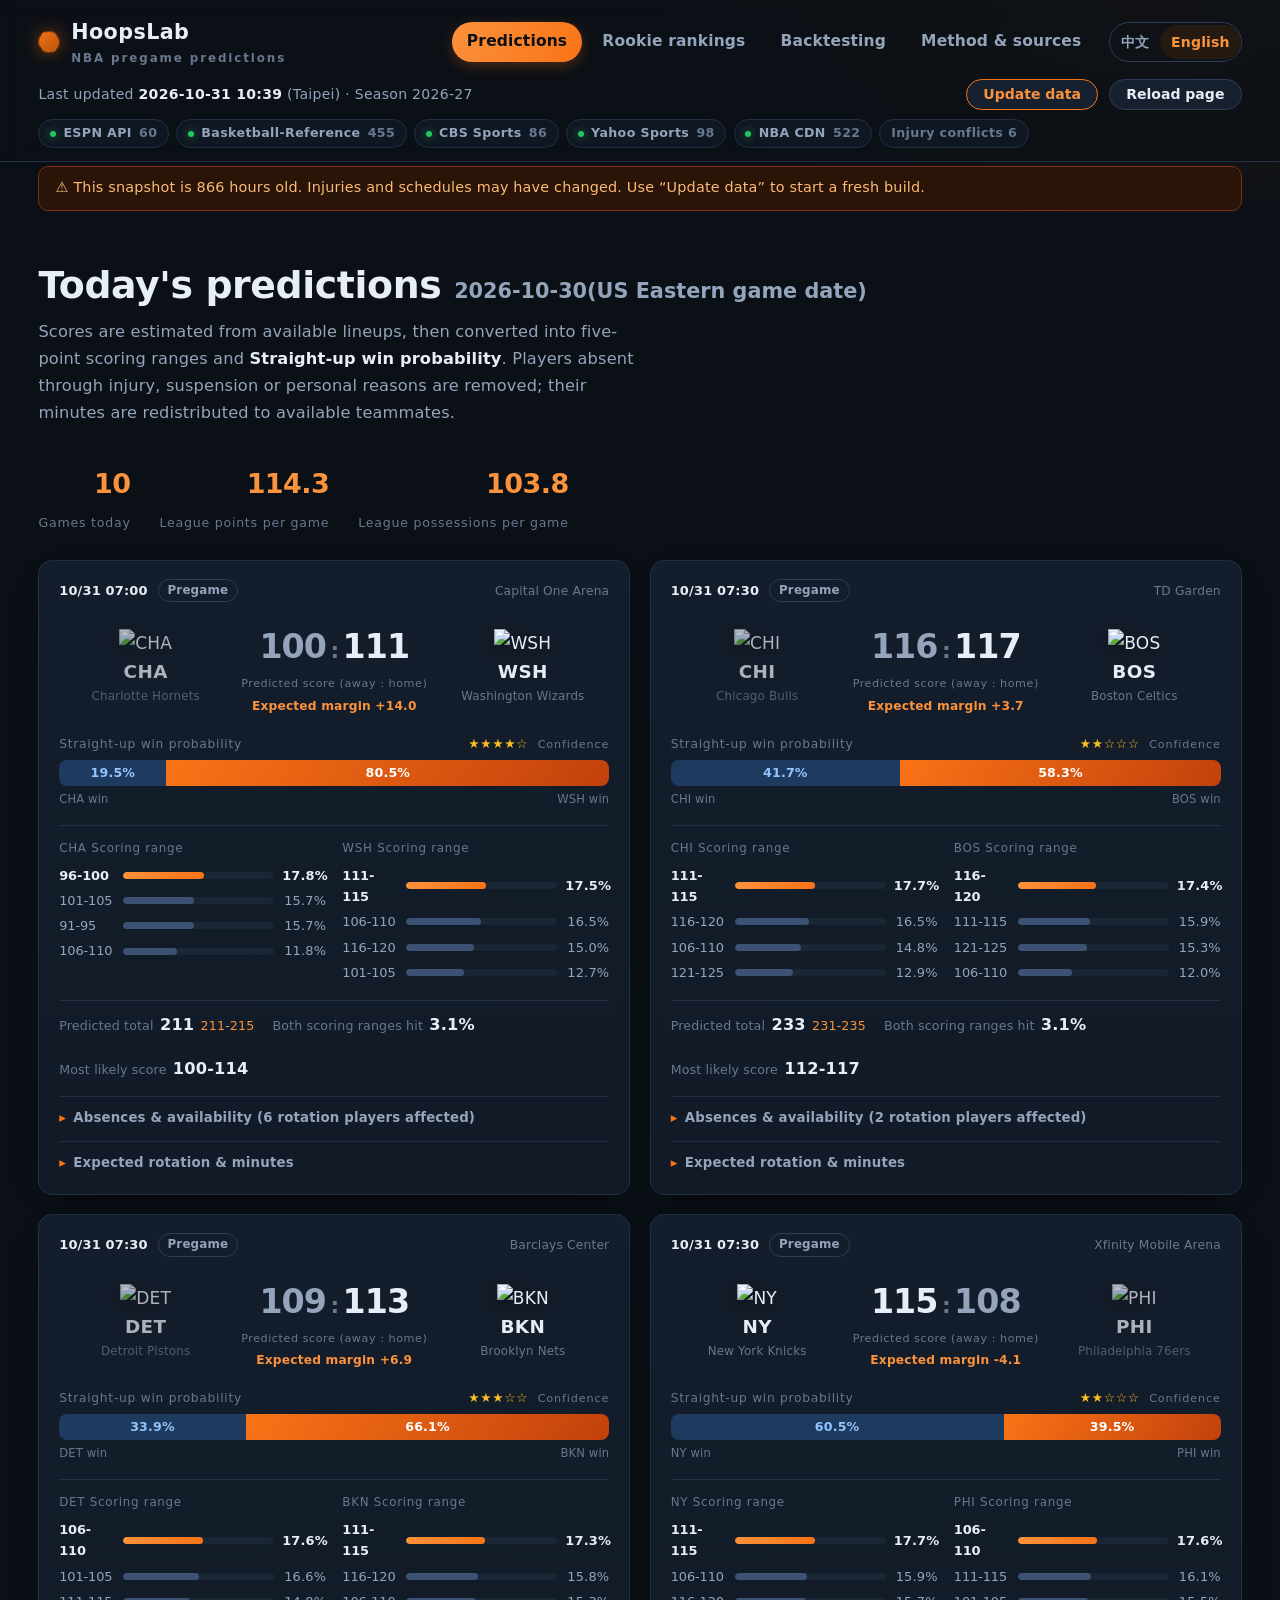
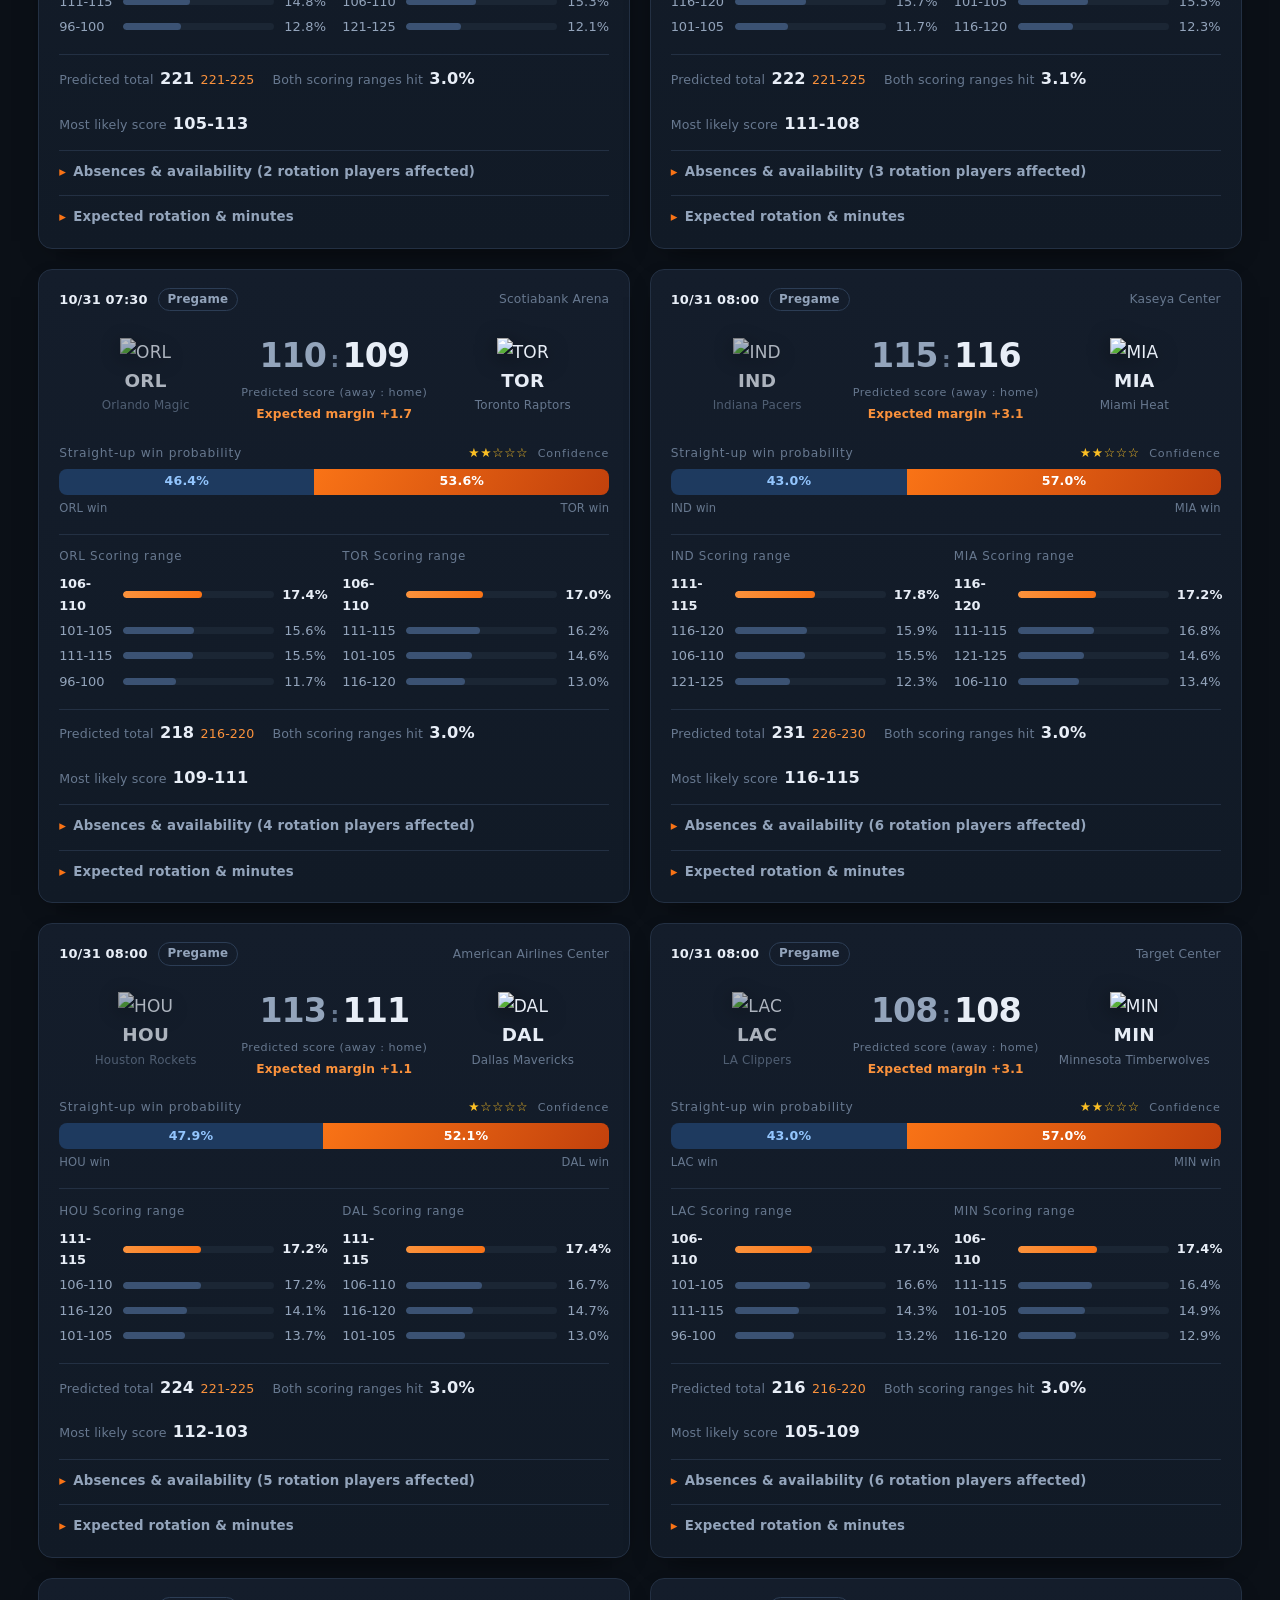
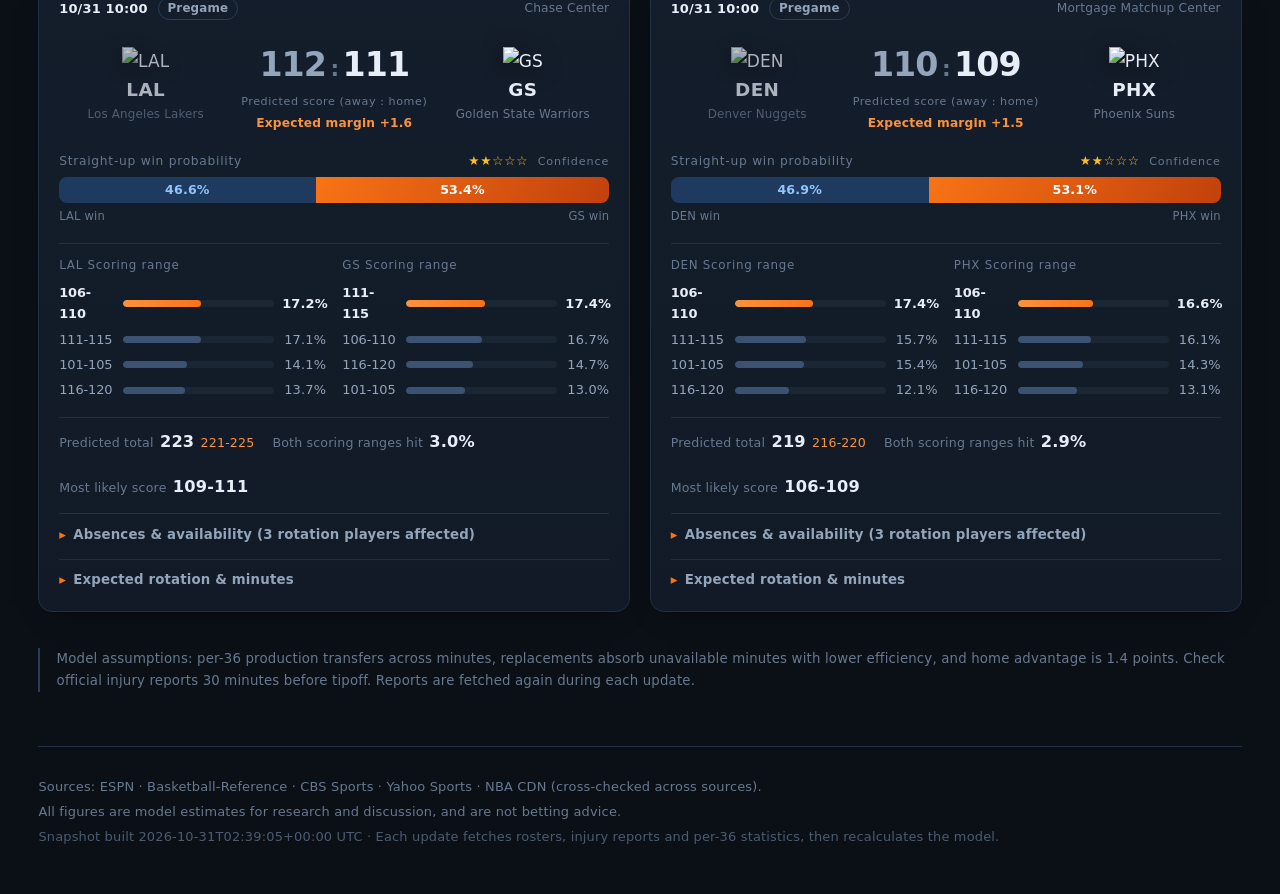
==== commit 861a778d: "chore: 更新預測 2026-10-31 10:39" ====
--- a/site/en/index.html
+++ b/site/en/index.html
@@ -28,7 +28,7 @@
 </nav>
 </div>
 <div class="wrap statusbar">
-<div class="stamp">Last updated <b>2026-10-31 09:27</b> (Taipei) · Season 2026-27</div>
+<div class="stamp">Last updated <b>2026-10-31 10:39</b> (Taipei) · Season 2026-27</div>
 <div class="stamp-links">
 <button aria-controls="manualUpdatePanel" aria-expanded="false" class="btn-ghost primary" id="manualUpdateBtn">Update data</button>
 <button class="btn-ghost" id="reloadBtn" title="Reload this page">Reload page</button>
@@ -39,13 +39,13 @@
 <i></i>ESPN API <em>60</em>
 </span>
 <span class="chip ok" title="Player statistics per 36 minutes">
-<i></i>Basketball-Reference <em>453</em>
+<i></i>Basketball-Reference <em>455</em>
 </span>
 <span class="chip ok" title="Injury reports">
-<i></i>CBS Sports <em>89</em>
+<i></i>CBS Sports <em>86</em>
 </span>
 <span class="chip ok" title="Injury reports">
-<i></i>Yahoo Sports <em>92</em>
+<i></i>Yahoo Sports <em>98</em>
 </span>
 <span class="chip ok" title="Player headshots">
 <i></i>NBA CDN <em>522</em>
@@ -130,12 +130,12 @@
 <summary>Absences &amp; availability (6 rotation players affected)</summary>
 <div class="detail-body">
 <div class="ds">
-<h4>CHA · Estimated loss: 16.6 points (availability 86%)</h4>
+<h4>CHA · Estimated loss: 16.7 points (availability 86%)</h4>
 <ul>
 <li>
 <span class="st st-out">OUT</span>
 <b>Kon Knueppel</b> <em>G</em>
-<span class="lost">Impact −7.1 points</span>
+<span class="lost">Impact −7.2 points</span>
 </li>
 <li>
 <span class="st st-out">OUT</span>
@@ -179,17 +179,17 @@
 <table class="mini-table">
 <thead><tr><th>Player</th><th>MIN</th><th>PTS</th></tr></thead>
 <tbody>
-<tr><td>Brandon Miller</td><td>32.7</td><td>22.4</td></tr>
-<tr><td>Grayson Allen</td><td>29.8</td><td>17.1</td></tr>
-<tr><td>Naz Reid</td><td>27.6</td><td>15.1</td></tr>
-<tr><td>Royce O'Neale</td><td>26.2</td><td>8.4</td></tr>
-<tr><td>Sion James</td><td>24.5</td><td>4.7</td></tr>
-<tr><td>Ryan Kalkbrenner</td><td>20.8</td><td>7.7</td></tr>
-<tr><td>PJ Hall</td><td>15.8</td><td>5.6</td></tr>
-<tr><td>Dennis Schroder</td><td>14.4</td><td>5.4</td></tr>
-<tr><td>Moussa Diabate</td><td>13.4</td><td>4.7</td></tr>
-<tr><td>Liam McNeeley</td><td>11.7</td><td>4.0</td></tr>
-<tr><td>Tidjane Salaun</td><td>8.7</td><td>3.1</td></tr>
+<tr><td>Brandon Miller</td><td>32.4</td><td>22.2</td></tr>
+<tr><td>Grayson Allen</td><td>29.5</td><td>16.9</td></tr>
+<tr><td>Naz Reid</td><td>27.3</td><td>14.9</td></tr>
+<tr><td>Royce O'Neale</td><td>26.0</td><td>8.4</td></tr>
+<tr><td>Sion James</td><td>24.3</td><td>4.7</td></tr>
+<tr><td>Ryan Kalkbrenner</td><td>20.7</td><td>7.7</td></tr>
+<tr><td>PJ Hall</td><td>15.7</td><td>5.6</td></tr>
+<tr><td>Dennis Schroder</td><td>15.2</td><td>5.6</td></tr>
+<tr><td>Moussa Diabate</td><td>14.4</td><td>5.0</td></tr>
+<tr><td>Liam McNeeley</td><td>11.6</td><td>3.9</td></tr>
+<tr><td>Tidjane Salaun</td><td>8.6</td><td>3.2</td></tr>
 </tbody>
 </table>
 </div>
@@ -345,9 +345,9 @@
 <div class="tname">Detroit Pistons</div>
 </div>
 <div class="score">
-<div class="nums"><span class="dimmer">108</span><i>:</i><span class="">113</span></div>
+<div class="nums"><span class="dimmer">109</span><i>:</i><span class="">113</span></div>
 <div class="score-note">Predicted score (away : home)</div>
-<div class="margin">Expected margin +7.1</div>
+<div class="margin">Expected margin +6.9</div>
 </div>
 <div class="side winner">
 <img alt="BKN" loading="lazy" src="https://a.espncdn.com/i/teamlogos/nba/500/bkn.png"/>
@@ -358,18 +358,18 @@
 <div class="winprob">
 <div class="wp-head"><span>Straight-up win probability</span><span class="stars">★★★☆☆ <em>Confidence</em></span></div>
 <div class="wp-bar">
-<div class="wp-away" style="width: 33.4%">33.4%</div>
-<div class="wp-home" style="width: 66.6%">66.6%</div>
+<div class="wp-away" style="width: 33.9%">33.9%</div>
+<div class="wp-home" style="width: 66.1%">66.1%</div>
 </div>
 <div class="wp-foot"><span>DET win</span><span>BKN win</span></div>
 </div>
 <div class="buckets">
 <div class="bcol">
 <div class="bhead">DET Scoring range</div>
-<div class="brow lead"><span class="bl">106-110</span><span class="bb"><i style="width: 52.9%"></i></span><span class="bp">17.6%</span></div>
-<div class="brow"><span class="bl">101-105</span><span class="bb"><i style="width: 49.8%"></i></span><span class="bp">16.6%</span></div>
-<div class="brow"><span class="bl">111-115</span><span class="bb"><i style="width: 43.7%"></i></span><span class="bp">14.6%</span></div>
-<div class="brow"><span class="bl">96-100</span><span class="bb"><i style="width: 38.9%"></i></span><span class="bp">13.0%</span></div>
+<div class="brow lead"><span class="bl">106-110</span><span class="bb"><i style="width: 52.8%"></i></span><span class="bp">17.6%</span></div>
+<div class="brow"><span class="bl">101-105</span><span class="bb"><i style="width: 49.9%"></i></span><span class="bp">16.6%</span></div>
+<div class="brow"><span class="bl">111-115</span><span class="bb"><i style="width: 44.4%"></i></span><span class="bp">14.8%</span></div>
+<div class="brow"><span class="bl">96-100</span><span class="bb"><i style="width: 38.2%"></i></span><span class="bp">12.8%</span></div>
 </div>
 <div class="bcol">
 <div class="bhead">BKN Scoring range</div>
@@ -388,17 +388,17 @@
 <summary>Absences &amp; availability (2 rotation players affected)</summary>
 <div class="detail-body">
 <div class="ds">
-<h4>DET · Estimated loss: 8.9 points (availability 92%)</h4>
+<h4>DET · Estimated loss: 8.6 points (availability 93%)</h4>
 <ul>
 <li>
 <span class="st st-out">OUT</span>
 <b>Jalen Duren</b> <em>C</em>
-<span class="lost">Impact −5.8 points</span>
+<span class="lost">Impact −5.6 points</span>
 </li>
 <li>
 <span class="st st-out">OUT</span>
 <b>Isaiah Joe</b> <em>G</em>
-<span class="lost">Impact −3.1 points</span>
+<span class="lost">Impact −3.0 points</span>
 </li>
 </ul>
 </div>
@@ -415,17 +415,17 @@
 <table class="mini-table">
 <thead><tr><th>Player</th><th>MIN</th><th>PTS</th></tr></thead>
 <tbody>
-<tr><td>Cade Cunningham</td><td>33.9</td><td>23.3</td></tr>
-<tr><td>Duncan Robinson</td><td>28.1</td><td>13.8</td></tr>
-<tr><td>John Collins</td><td>26.8</td><td>12.7</td></tr>
-<tr><td>Ausar Thompson</td><td>26.0</td><td>9.3</td></tr>
-<tr><td>Daniss Jenkins</td><td>21.4</td><td>10.0</td></tr>
-<tr><td>Taurean Prince</td><td>21.0</td><td>8.1</td></tr>
-<tr><td>Kevin Huerter</td><td>20.2</td><td>7.3</td></tr>
+<tr><td>Cade Cunningham</td><td>33.8</td><td>23.3</td></tr>
+<tr><td>Duncan Robinson</td><td>28.0</td><td>13.7</td></tr>
+<tr><td>John Collins</td><td>26.7</td><td>12.7</td></tr>
+<tr><td>Ausar Thompson</td><td>25.9</td><td>9.2</td></tr>
+<tr><td>Daniss Jenkins</td><td>21.3</td><td>9.9</td></tr>
+<tr><td>Taurean Prince</td><td>20.9</td><td>8.0</td></tr>
+<tr><td>Kevin Huerter</td><td>20.1</td><td>7.3</td></tr>
 <tr><td>Elijah Harkless</td><td>19.4</td><td>5.4</td></tr>
-<tr><td>Javonte Green</td><td>17.6</td><td>7.1</td></tr>
-<tr><td>Paul Reed</td><td>17.3</td><td>10.2</td></tr>
-<tr><td>Ronald Holland II</td><td>8.4</td><td>2.5</td></tr>
+<tr><td>Javonte Green</td><td>17.5</td><td>7.1</td></tr>
+<tr><td>Paul Reed</td><td>17.2</td><td>10.2</td></tr>
+<tr><td>Ronald Holland II</td><td>9.1</td><td>3.1</td></tr>
 </tbody>
 </table>
 </div>
@@ -434,16 +434,16 @@
 <table class="mini-table">
 <thead><tr><th>Player</th><th>MIN</th><th>PTS</th></tr></thead>
 <tbody>
-<tr><td>Julius Randle</td><td>33.4</td><td>21.6</td></tr>
-<tr><td>Michael Porter Jr.</td><td>32.2</td><td>24.1</td></tr>
-<tr><td>Noah Clowney</td><td>25.5</td><td>10.5</td></tr>
-<tr><td>Keon Ellis</td><td>25.1</td><td>7.8</td></tr>
-<tr><td>Terance Mann</td><td>24.2</td><td>7.2</td></tr>
-<tr><td>Chaney Johnson</td><td>20.4</td><td>8.1</td></tr>
-<tr><td>Danny Wolf</td><td>20.3</td><td>8.5</td></tr>
+<tr><td>Julius Randle</td><td>33.6</td><td>21.7</td></tr>
+<tr><td>Michael Porter Jr.</td><td>32.3</td><td>24.2</td></tr>
+<tr><td>Noah Clowney</td><td>25.6</td><td>10.6</td></tr>
+<tr><td>Keon Ellis</td><td>25.2</td><td>7.9</td></tr>
+<tr><td>Terance Mann</td><td>23.3</td><td>6.8</td></tr>
+<tr><td>Chaney Johnson</td><td>20.5</td><td>8.1</td></tr>
+<tr><td>Danny Wolf</td><td>20.4</td><td>8.5</td></tr>
 <tr><td>Drake Powell</td><td>20.2</td><td>5.4</td></tr>
-<tr><td>Ben Saraf</td><td>19.4</td><td>7.0</td></tr>
-<tr><td>Day'Ron Sharpe</td><td>19.3</td><td>8.7</td></tr>
+<tr><td>Ben Saraf</td><td>19.5</td><td>7.0</td></tr>
+<tr><td>Day'Ron Sharpe</td><td>19.4</td><td>8.8</td></tr>
 </tbody>
 </table>
 </div>
@@ -630,12 +630,12 @@
 <li>
 <span class="st st-out">OUT</span>
 <b>Paolo Banchero</b> <em>F</em>
-<span class="lost">Impact −5.2 points</span>
+<span class="lost">Impact −5.1 points</span>
 </li>
 <li>
 <span class="st st-out">OUT</span>
 <b>Jalen Suggs</b> <em>G</em>
-<span class="lost">Impact −2.9 points</span>
+<span class="lost">Impact −2.8 points</span>
 </li>
 <li>
 <span class="st st-out">OUT</span>
@@ -665,15 +665,15 @@
 <thead><tr><th>Player</th><th>MIN</th><th>PTS</th></tr></thead>
 <tbody>
 <tr><td>Desmond Bane</td><td>35.4</td><td>19.9</td></tr>
-<tr><td>Franz Wagner</td><td>32.8</td><td>21.6</td></tr>
+<tr><td>Franz Wagner</td><td>32.9</td><td>21.7</td></tr>
 <tr><td>Wendell Carter Jr.</td><td>31.3</td><td>13.8</td></tr>
 <tr><td>Anthony Black</td><td>30.9</td><td>15.6</td></tr>
-<tr><td>Tristan da Silva</td><td>27.3</td><td>11.8</td></tr>
+<tr><td>Tristan da Silva</td><td>27.4</td><td>11.8</td></tr>
 <tr><td>Jevon Carter</td><td>21.3</td><td>6.6</td></tr>
 <tr><td>Goga Bitadze</td><td>15.4</td><td>6.7</td></tr>
 <tr><td>Jamal Cain</td><td>13.4</td><td>5.3</td></tr>
 <tr><td>Jase Richardson</td><td>12.7</td><td>5.1</td></tr>
-<tr><td>Nikola Vucevic</td><td>7.5</td><td>2.4</td></tr>
+<tr><td>Nikola Vucevic</td><td>7.4</td><td>2.4</td></tr>
 <tr><td>Alex Morales</td><td>6.3</td><td>1.9</td></tr>
 </tbody>
 </table>
@@ -743,7 +743,7 @@
 <div class="brow lead"><span class="bl">116-120</span><span class="bb"><i style="width: 51.6%"></i></span><span class="bp">17.2%</span></div>
 <div class="brow"><span class="bl">111-115</span><span class="bb"><i style="width: 50.3%"></i></span><span class="bp">16.8%</span></div>
 <div class="brow"><span class="bl">121-125</span><span class="bb"><i style="width: 43.7%"></i></span><span class="bp">14.6%</span></div>
-<div class="brow"><span class="bl">106-110</span><span class="bb"><i style="width: 40.4%"></i></span><span class="bp">13.5%</span></div>
+<div class="brow"><span class="bl">106-110</span><span class="bb"><i style="width: 40.4%"></i></span><span class="bp">13.4%</span></div>
 </div>
 </div>
 <div class="mini">
@@ -986,7 +986,7 @@
 <div class="score">
 <div class="nums"><span class="dimmer">108</span><i>:</i><span class="">108</span></div>
 <div class="score-note">Predicted score (away : home)</div>
-<div class="margin">Expected margin +2.8</div>
+<div class="margin">Expected margin +3.1</div>
 </div>
 <div class="side winner">
 <img alt="MIN" loading="lazy" src="https://a.espncdn.com/i/teamlogos/nba/500/min.png"/>
@@ -997,18 +997,18 @@
 <div class="winprob">
 <div class="wp-head"><span>Straight-up win probability</span><span class="stars">★★☆☆☆ <em>Confidence</em></span></div>
 <div class="wp-bar">
-<div class="wp-away" style="width: 43.8%">43.8%</div>
-<div class="wp-home" style="width: 56.2%">56.2%</div>
+<div class="wp-away" style="width: 43.0%">43.0%</div>
+<div class="wp-home" style="width: 57.0%">57.0%</div>
 </div>
 <div class="wp-foot"><span>LAC win</span><span>MIN win</span></div>
 </div>
 <div class="buckets">
 <div class="bcol">
 <div class="bhead">LAC Scoring range</div>
-<div class="brow lead"><span class="bl">106-110</span><span class="bb"><i style="width: 52.0%"></i></span><span class="bp">17.3%</span></div>
-<div class="brow"><span class="bl">101-105</span><span class="bb"><i style="width: 49.0%"></i></span><span class="bp">16.3%</span></div>
-<div class="brow"><span class="bl">111-115</span><span class="bb"><i style="width: 43.4%"></i></span><span class="bp">14.5%</span></div>
-<div class="brow"><span class="bl">96-100</span><span class="bb"><i style="width: 38.6%"></i></span><span class="bp">12.9%</span></div>
+<div class="brow lead"><span class="bl">106-110</span><span class="bb"><i style="width: 51.4%"></i></span><span class="bp">17.1%</span></div>
+<div class="brow"><span class="bl">101-105</span><span class="bb"><i style="width: 49.7%"></i></span><span class="bp">16.6%</span></div>
+<div class="brow"><span class="bl">111-115</span><span class="bb"><i style="width: 42.9%"></i></span><span class="bp">14.3%</span></div>
+<div class="brow"><span class="bl">96-100</span><span class="bb"><i style="width: 39.5%"></i></span><span class="bp">13.2%</span></div>
 </div>
 <div class="bcol">
 <div class="bhead">MIN Scoring range</div>
@@ -1019,35 +1019,35 @@
 </div>
 </div>
 <div class="mini">
-<div><span>Predicted total</span><b>217</b> <em>216-220</em></div>
+<div><span>Predicted total</span><b>216</b> <em>216-220</em></div>
 <div><span>Both scoring ranges hit</span><b>3.0%</b></div>
-<div><span>Most likely score</span><b>106-103</b></div>
+<div><span>Most likely score</span><b>105-109</b></div>
 </div>
 <details class="detail">
 <summary>Absences &amp; availability (6 rotation players affected)</summary>
 <div class="detail-body">
 <div class="ds">
-<h4>LAC · Estimated loss: 10.3 points (availability 91%)</h4>
+<h4>LAC · Estimated loss: 10.8 points (availability 91%)</h4>
 <ul>
 <li>
 <span class="st st-out">OUT</span>
 <b>Brandon Ingram</b> <em>F</em>
-<span class="lost">Impact −4.2 points</span>
+<span class="lost">Impact −4.4 points</span>
 </li>
 <li>
 <span class="st st-out">OUT</span>
 <b>Max Strus</b> <em>G</em>
-<span class="lost">Impact −2.2 points</span>
+<span class="lost">Impact −2.3 points</span>
 </li>
 <li>
 <span class="st st-out">OUT</span>
 <b>Jordan Miller</b> <em>G</em>
-<span class="lost">Impact −2.0 points</span>
+<span class="lost">Impact −2.1 points</span>
 </li>
 <li>
 <span class="st st-out">OUT</span>
 <b>Bradley Beal</b> <em>G</em>
-<span class="lost">Impact −1.5 points</span>
+<span class="lost">Impact −1.6 points</span>
 </li>
 </ul>
 </div>
@@ -1076,17 +1076,17 @@
 <table class="mini-table">
 <thead><tr><th>Player</th><th>MIN</th><th>PTS</th></tr></thead>
 <tbody>
-<tr><td>Darius Garland</td><td>29.7</td><td>20.5</td></tr>
+<tr><td>Darius Garland</td><td>29.8</td><td>20.6</td></tr>
 <tr><td>Rui Hachimura</td><td>28.8</td><td>11.2</td></tr>
-<tr><td>Kris Dunn</td><td>27.7</td><td>7.7</td></tr>
-<tr><td>Derrick Jones Jr.</td><td>27.5</td><td>10.9</td></tr>
-<tr><td>Brook Lopez</td><td>21.9</td><td>9.9</td></tr>
+<tr><td>Kris Dunn</td><td>27.8</td><td>7.7</td></tr>
+<tr><td>Derrick Jones Jr.</td><td>27.6</td><td>11.0</td></tr>
+<tr><td>Brook Lopez</td><td>22.0</td><td>9.9</td></tr>
 <tr><td>Kobe Sanders</td><td>20.1</td><td>7.2</td></tr>
-<tr><td>Isaiah Jackson</td><td>17.1</td><td>8.3</td></tr>
+<tr><td>Isaiah Jackson</td><td>17.2</td><td>8.4</td></tr>
 <tr><td>Gradey Dick</td><td>14.7</td><td>6.3</td></tr>
 <tr><td>Jalen Pickett</td><td>14.5</td><td>5.5</td></tr>
-<tr><td>Blake Wesley</td><td>11.6</td><td>4.6</td></tr>
 <tr><td>Keaton Wagler</td><td>11.1</td><td>4.5</td></tr>
+<tr><td>Blake Wesley</td><td>11.1</td><td>4.0</td></tr>
 </tbody>
 </table>
 </div>
@@ -1271,7 +1271,7 @@
 <div class="bhead">DEN Scoring range</div>
 <div class="brow lead"><span class="bl">106-110</span><span class="bb"><i style="width: 52.2%"></i></span><span class="bp">17.4%</span></div>
 <div class="brow"><span class="bl">111-115</span><span class="bb"><i style="width: 47.2%"></i></span><span class="bp">15.7%</span></div>
-<div class="brow"><span class="bl">101-105</span><span class="bb"><i style="width: 46.0%"></i></span><span class="bp">15.3%</span></div>
+<div class="brow"><span class="bl">101-105</span><span class="bb"><i style="width: 46.0%"></i></span><span class="bp">15.4%</span></div>
 <div class="brow"><span class="bl">116-120</span><span class="bb"><i style="width: 36.2%"></i></span><span class="bp">12.1%</span></div>
 </div>
 <div class="bcol">
@@ -1366,9 +1366,9 @@
 <footer class="wrap foot">
 <p>Sources: ESPN · Basketball-Reference · CBS Sports · Yahoo Sports · NBA CDN (cross-checked across sources).</p>
 <p>All figures are model estimates for research and discussion, and are not betting advice.</p>
-<p class="muted">Snapshot built 2026-10-31T01:27:09+00:00 UTC · Each update fetches rosters, injury reports and per-36 statistics, then recalculates the model.</p>
+<p class="muted">Snapshot built 2026-10-31T02:39:05+00:00 UTC · Each update fetches rosters, injury reports and per-36 statistics, then recalculates the model.</p>
 </footer>
-<script>window.HOOPSLAB_BUILT_AT = "2026-10-31T01:27:09+00:00";</script>
+<script>window.HOOPSLAB_BUILT_AT = "2026-10-31T02:39:05+00:00";</script>
 <script defer="" src="../app.js?v=bilingual-20261031"></script>
 </body>
 </html>
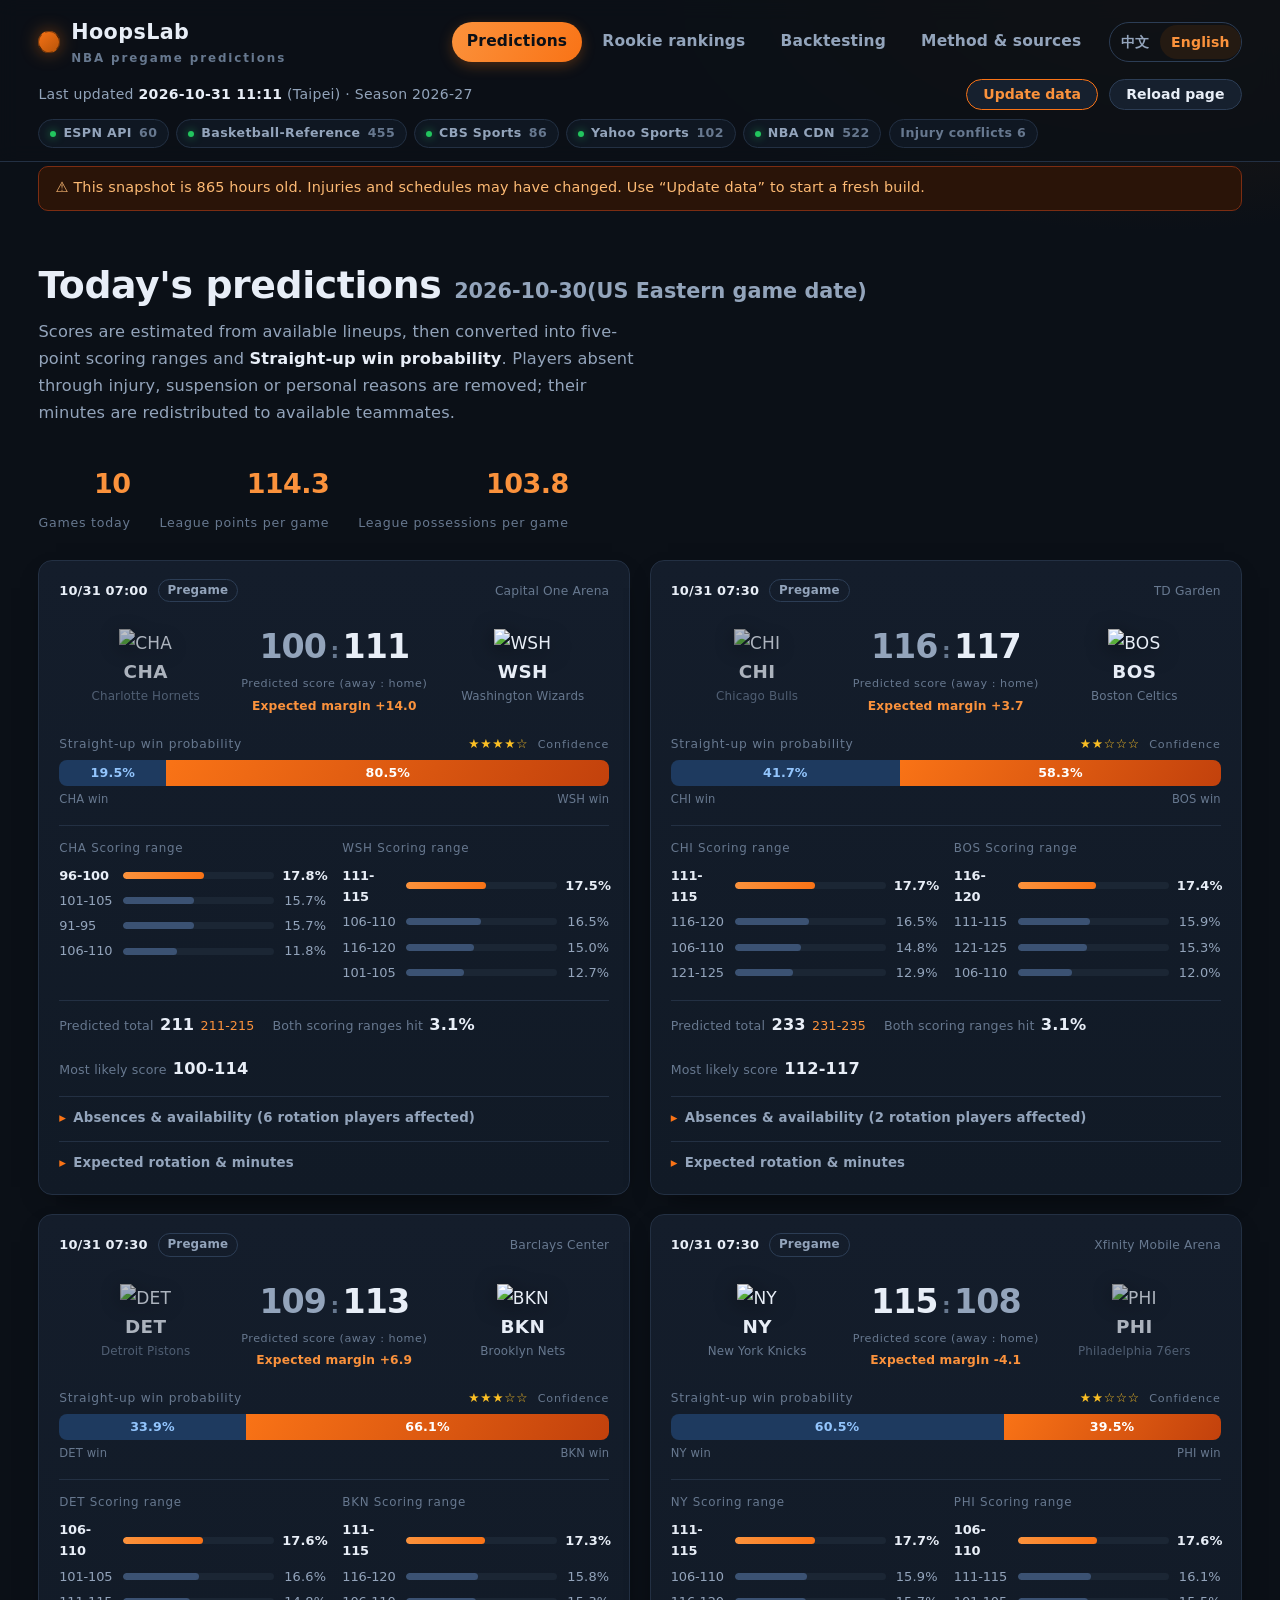
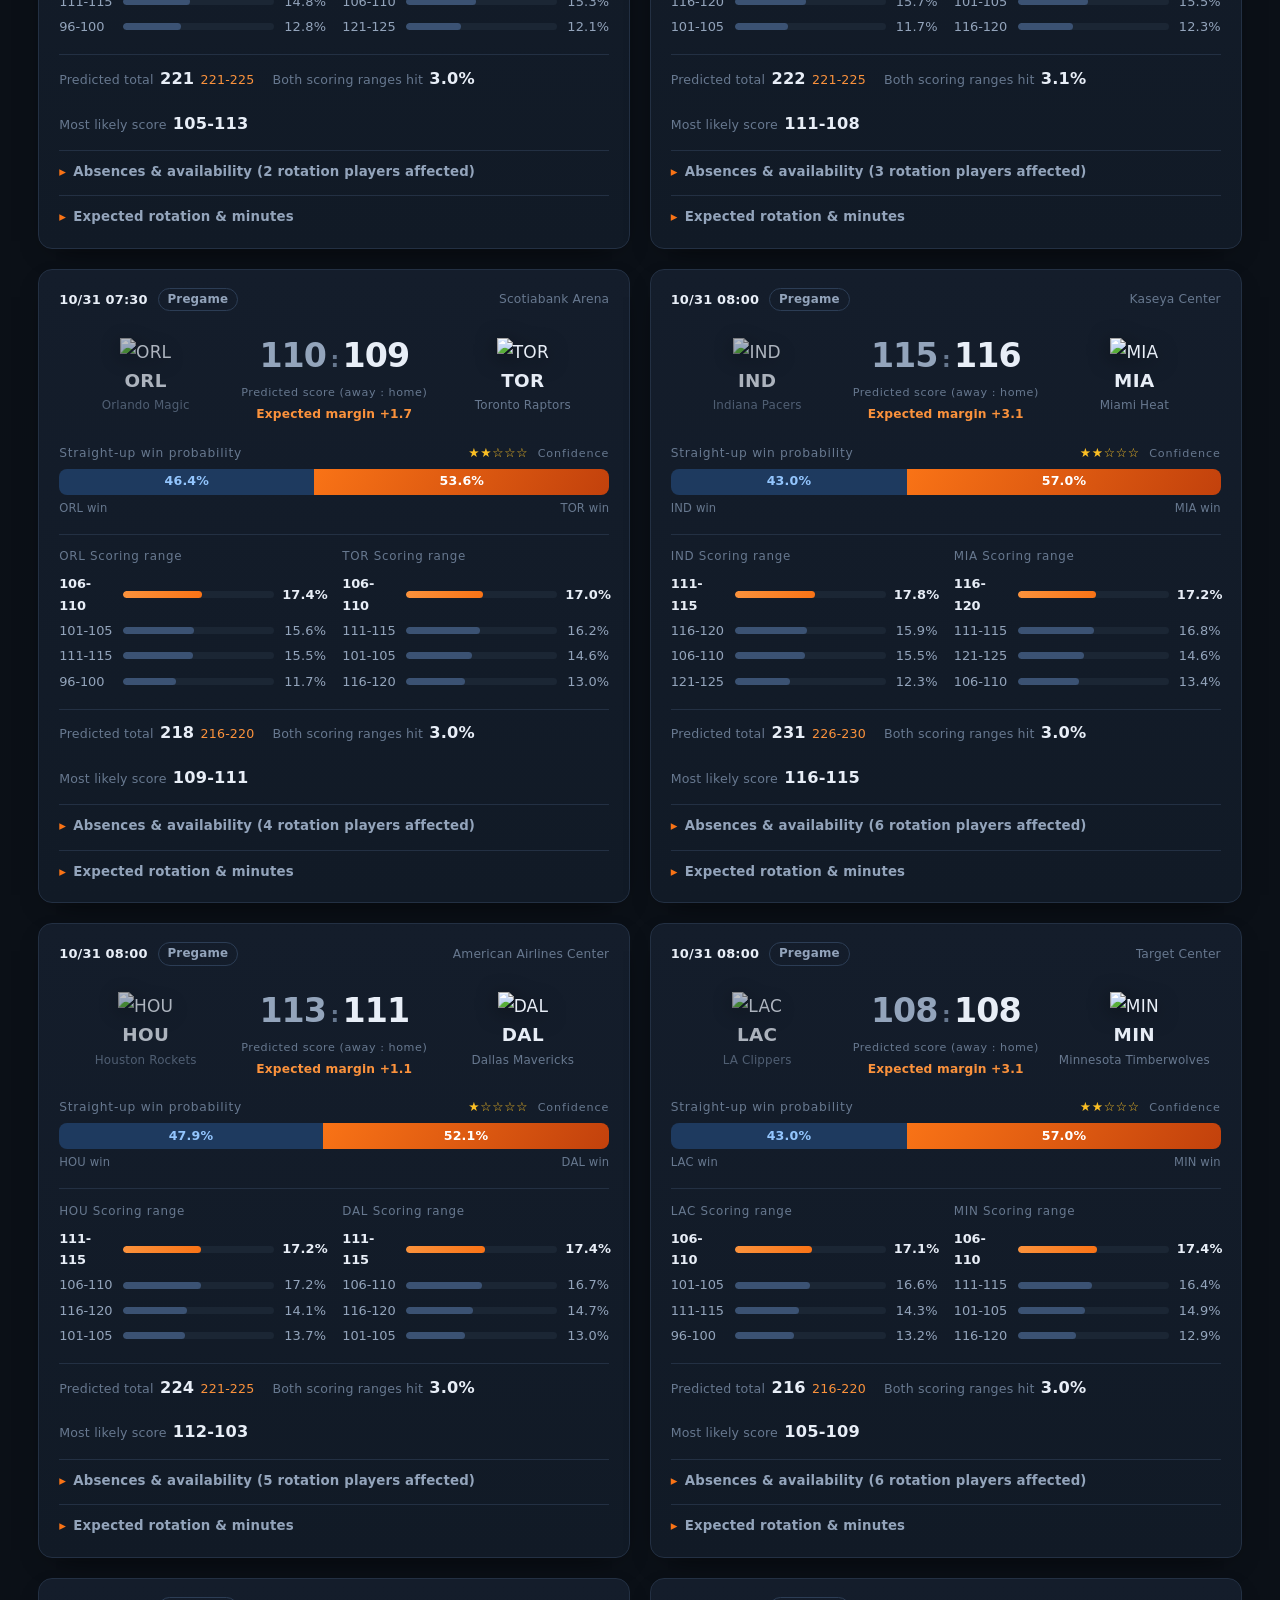
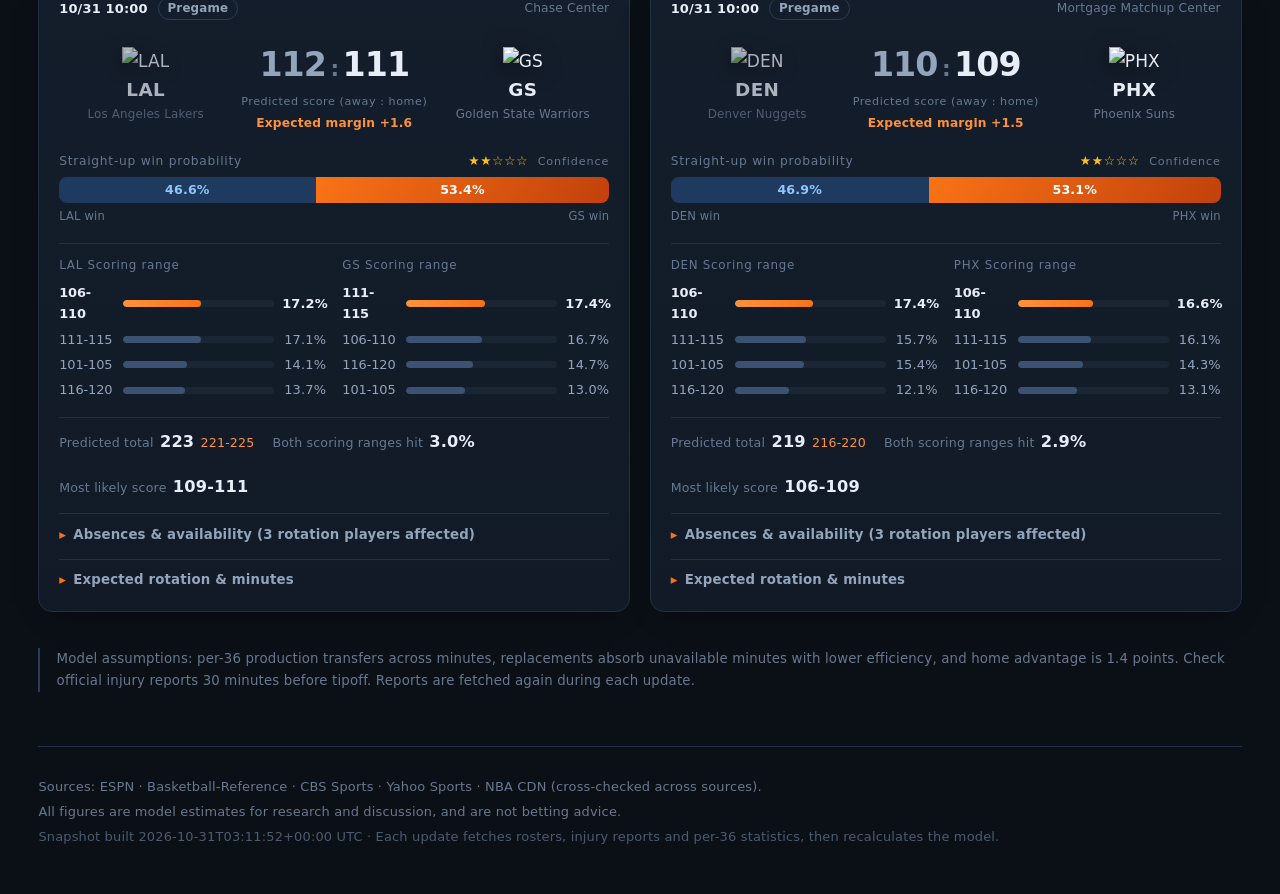
==== commit 129b5cfd: "chore: 更新預測 2026-10-31 11:12" ====
--- a/site/en/index.html
+++ b/site/en/index.html
@@ -28,7 +28,7 @@
 </nav>
 </div>
 <div class="wrap statusbar">
-<div class="stamp">Last updated <b>2026-10-31 10:39</b> (Taipei) · Season 2026-27</div>
+<div class="stamp">Last updated <b>2026-10-31 11:11</b> (Taipei) · Season 2026-27</div>
 <div class="stamp-links">
 <button aria-controls="manualUpdatePanel" aria-expanded="false" class="btn-ghost primary" id="manualUpdateBtn">Update data</button>
 <button class="btn-ghost" id="reloadBtn" title="Reload this page">Reload page</button>
@@ -45,7 +45,7 @@
 <i></i>CBS Sports <em>86</em>
 </span>
 <span class="chip ok" title="Injury reports">
-<i></i>Yahoo Sports <em>98</em>
+<i></i>Yahoo Sports <em>102</em>
 </span>
 <span class="chip ok" title="Player headshots">
 <i></i>NBA CDN <em>522</em>
@@ -937,16 +937,16 @@
 <thead><tr><th>Player</th><th>MIN</th><th>PTS</th></tr></thead>
 <tbody>
 <tr><td>Amen Thompson</td><td>36.3</td><td>18.6</td></tr>
-<tr><td>Kevin Durant</td><td>35.8</td><td>26.2</td></tr>
-<tr><td>Jabari Smith Jr.</td><td>34.9</td><td>16.1</td></tr>
+<tr><td>Kevin Durant</td><td>35.7</td><td>26.1</td></tr>
+<tr><td>Jabari Smith Jr.</td><td>34.8</td><td>16.0</td></tr>
 <tr><td>Marcus Smart</td><td>27.8</td><td>8.9</td></tr>
 <tr><td>Tari Eason</td><td>25.5</td><td>10.1</td></tr>
 <tr><td>Oscar Tshiebwe</td><td>16.4</td><td>8.2</td></tr>
-<tr><td>Clint Capela</td><td>12.1</td><td>3.8</td></tr>
+<tr><td>Clint Capela</td><td>12.0</td><td>3.8</td></tr>
 <tr><td>Fred VanVleet</td><td>11.9</td><td>4.4</td></tr>
-<tr><td>Bogdan Bogdanovic</td><td>8.3</td><td>3.6</td></tr>
+<tr><td>Bogdan Bogdanovic</td><td>8.5</td><td>3.8</td></tr>
 <tr><td>Julian Phillips</td><td>7.2</td><td>3.1</td></tr>
-<tr><td>Jae'Sean Tate</td><td>7.2</td><td>1.6</td></tr>
+<tr><td>Jae'Sean Tate</td><td>7.1</td><td>1.6</td></tr>
 </tbody>
 </table>
 </div>
@@ -1366,9 +1366,9 @@
 <footer class="wrap foot">
 <p>Sources: ESPN · Basketball-Reference · CBS Sports · Yahoo Sports · NBA CDN (cross-checked across sources).</p>
 <p>All figures are model estimates for research and discussion, and are not betting advice.</p>
-<p class="muted">Snapshot built 2026-10-31T02:39:05+00:00 UTC · Each update fetches rosters, injury reports and per-36 statistics, then recalculates the model.</p>
+<p class="muted">Snapshot built 2026-10-31T03:11:52+00:00 UTC · Each update fetches rosters, injury reports and per-36 statistics, then recalculates the model.</p>
 </footer>
-<script>window.HOOPSLAB_BUILT_AT = "2026-10-31T02:39:05+00:00";</script>
+<script>window.HOOPSLAB_BUILT_AT = "2026-10-31T03:11:52+00:00";</script>
 <script defer="" src="../app.js?v=bilingual-20261031"></script>
 </body>
 </html>
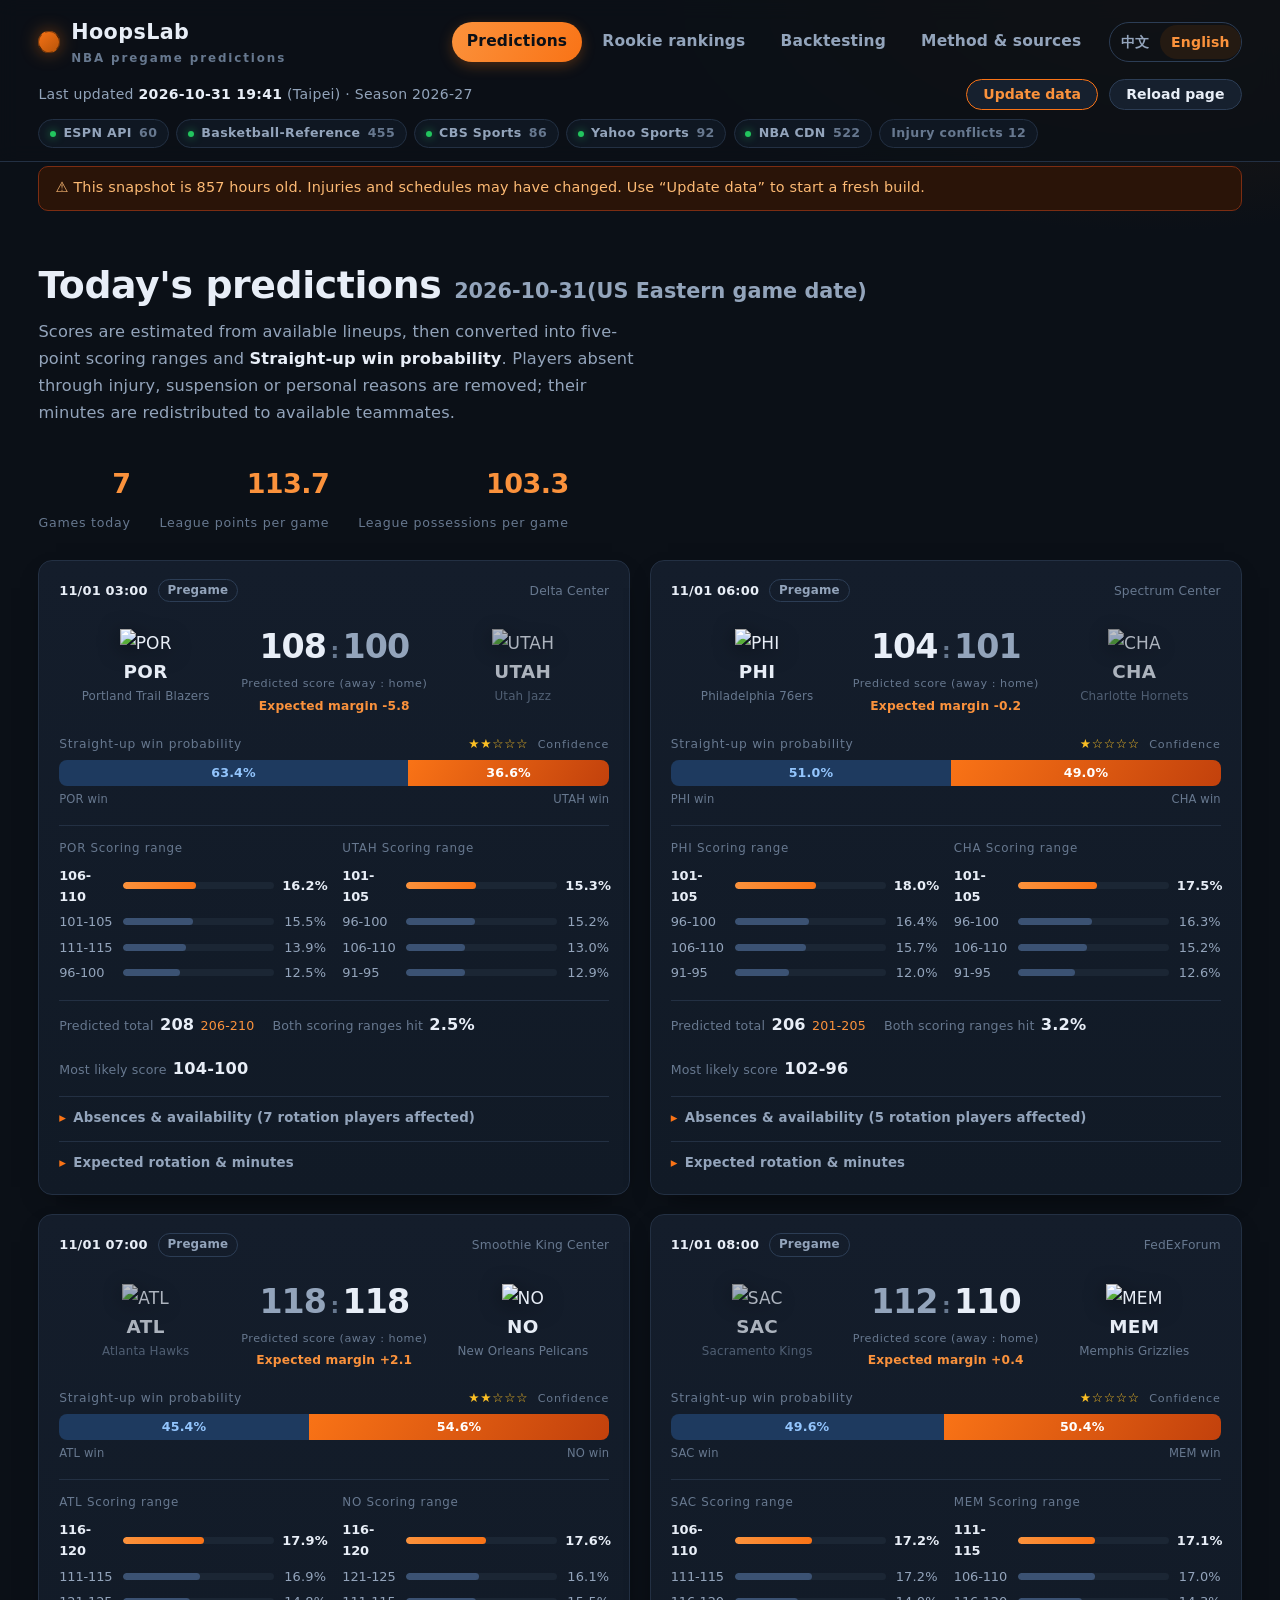
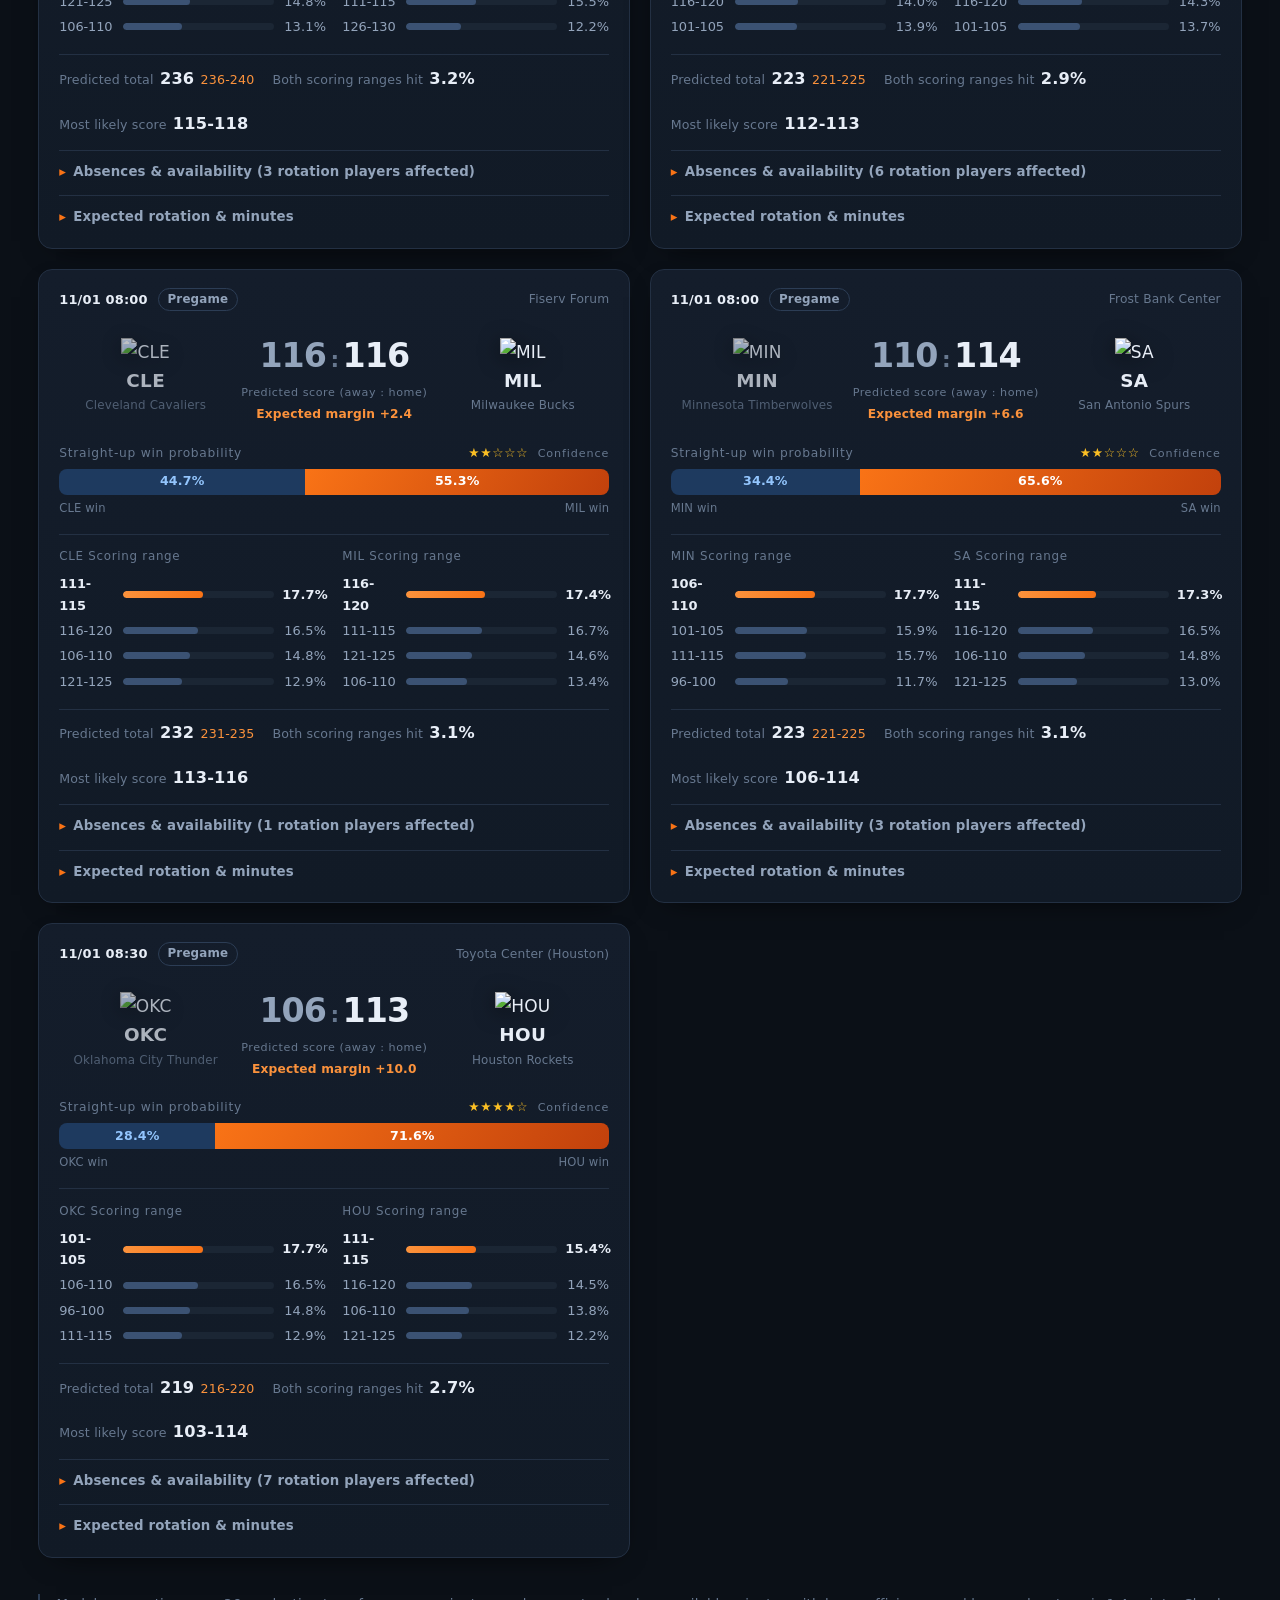
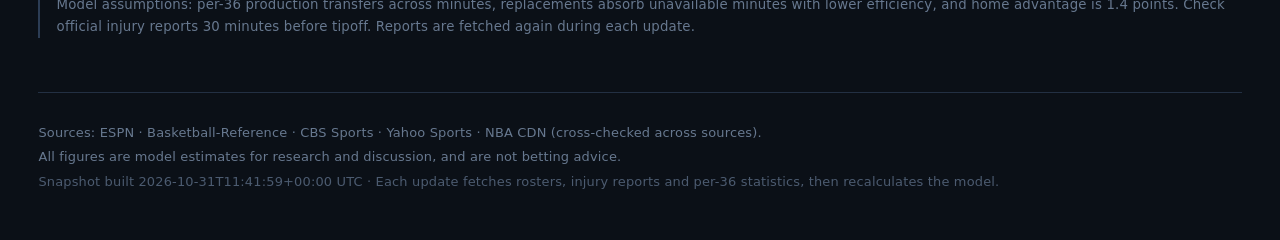
==== commit d9008f67: "chore: 更新預測 2026-10-31 19:42" ====
--- a/site/en/index.html
+++ b/site/en/index.html
@@ -28,7 +28,7 @@
 </nav>
 </div>
 <div class="wrap statusbar">
-<div class="stamp">Last updated <b>2026-10-31 11:11</b> (Taipei) · Season 2026-27</div>
+<div class="stamp">Last updated <b>2026-10-31 19:41</b> (Taipei) · Season 2026-27</div>
 <div class="stamp-links">
 <button aria-controls="manualUpdatePanel" aria-expanded="false" class="btn-ghost primary" id="manualUpdateBtn">Update data</button>
 <button class="btn-ghost" id="reloadBtn" title="Reload this page">Reload page</button>
@@ -45,12 +45,12 @@
 <i></i>CBS Sports <em>86</em>
 </span>
 <span class="chip ok" title="Injury reports">
-<i></i>Yahoo Sports <em>102</em>
+<i></i>Yahoo Sports <em>92</em>
 </span>
 <span class="chip ok" title="Player headshots">
 <i></i>NBA CDN <em>522</em>
 </span>
-<span class="chip neutral" title="Players with conflicting reports across the three injury sources">Injury conflicts 6</span>
+<span class="chip neutral" title="Players with conflicting reports across the three injury sources">Injury conflicts 12</span>
 </div>
 </header>
 <div class="wrap"><div class="stale" hidden="" id="staleBar"></div></div>
@@ -65,107 +65,247 @@
 <main class="wrap">
 <section class="hero">
 <div>
-<h1>Today's predictions <small class="gdate">2026-10-30(US Eastern game date)</small></h1>
+<h1>Today's predictions <small class="gdate">2026-10-31(US Eastern game date)</small></h1>
 <p class="sub">Scores are estimated from available lineups, then converted into five-point scoring ranges and <b>Straight-up win probability</b>. Players absent through injury, suspension or personal reasons are removed; their minutes are redistributed to available teammates.</p>
 </div>
 <div class="hero-stats">
-<div><b>10</b><span>Games today</span></div>
-<div><b>114.3</b><span>League points per game</span></div>
-<div><b>103.8</b><span>League possessions per game</span></div>
+<div><b>7</b><span>Games today</span></div>
+<div><b>113.7</b><span>League points per game</span></div>
+<div><b>103.3</b><span>League possessions per game</span></div>
 </div>
 </section>
 <div class="cards">
 <article class="card">
 <div class="card-top">
-<span class="tipoff">10/31 07:00</span>
-<span class="tag">Pregame</span> <span class="venue">Capital One Arena</span>
+<span class="tipoff">11/01 03:00</span>
+<span class="tag">Pregame</span> <span class="venue">Delta Center</span>
 </div>
 <div class="matchup">
+<div class="side winner">
+<img alt="POR" loading="lazy" src="https://a.espncdn.com/i/teamlogos/nba/500/por.png"/>
+<div class="abbr">POR</div>
+<div class="tname">Portland Trail Blazers</div>
+</div>
+<div class="score">
+<div class="nums"><span class="">108</span><i>:</i><span class="dimmer">100</span></div>
+<div class="score-note">Predicted score (away : home)</div>
+<div class="margin">Expected margin -5.8</div>
+</div>
+<div class="side">
+<img alt="UTAH" loading="lazy" src="https://a.espncdn.com/i/teamlogos/nba/500/utah.png"/>
+<div class="abbr">UTAH</div>
+<div class="tname">Utah Jazz</div>
+</div>
+</div>
+<div class="winprob">
+<div class="wp-head"><span>Straight-up win probability</span><span class="stars">★★☆☆☆ <em>Confidence</em></span></div>
+<div class="wp-bar">
+<div class="wp-away" style="width: 63.4%">63.4%</div>
+<div class="wp-home" style="width: 36.6%">36.6%</div>
+</div>
+<div class="wp-foot"><span>POR win</span><span>UTAH win</span></div>
+</div>
+<div class="buckets">
+<div class="bcol">
+<div class="bhead">POR Scoring range</div>
+<div class="brow lead"><span class="bl">106-110</span><span class="bb"><i style="width: 48.5%"></i></span><span class="bp">16.2%</span></div>
+<div class="brow"><span class="bl">101-105</span><span class="bb"><i style="width: 46.4%"></i></span><span class="bp">15.5%</span></div>
+<div class="brow"><span class="bl">111-115</span><span class="bb"><i style="width: 41.8%"></i></span><span class="bp">13.9%</span></div>
+<div class="brow"><span class="bl">96-100</span><span class="bb"><i style="width: 37.6%"></i></span><span class="bp">12.5%</span></div>
+</div>
+<div class="bcol">
+<div class="bhead">UTAH Scoring range</div>
+<div class="brow lead"><span class="bl">101-105</span><span class="bb"><i style="width: 45.9%"></i></span><span class="bp">15.3%</span></div>
+<div class="brow"><span class="bl">96-100</span><span class="bb"><i style="width: 45.5%"></i></span><span class="bp">15.2%</span></div>
+<div class="brow"><span class="bl">106-110</span><span class="bb"><i style="width: 39.0%"></i></span><span class="bp">13.0%</span></div>
+<div class="brow"><span class="bl">91-95</span><span class="bb"><i style="width: 38.7%"></i></span><span class="bp">12.9%</span></div>
+</div>
+</div>
+<div class="mini">
+<div><span>Predicted total</span><b>208</b> <em>206-210</em></div>
+<div><span>Both scoring ranges hit</span><b>2.5%</b></div>
+<div><span>Most likely score</span><b>104-100</b></div>
+</div>
+<details class="detail">
+<summary>Absences &amp; availability (7 rotation players affected)</summary>
+<div class="detail-body">
+<div class="ds">
+<h4>POR · Estimated loss: 12.9 points (availability 89%)</h4>
+<ul>
+<li>
+<span class="st st-out">OUT</span>
+<b>Shaedon Sharpe</b> <em>G</em>
+<span class="lost">Impact −5.8 points</span>
+</li>
+<li>
+<span class="st st-out">OUT</span>
+<b>Ja Morant</b> <em>G</em>
+<span class="lost">Impact −5.1 points</span>
+</li>
+<li>
+<span class="st st-questionable">QUESTIONABLE</span>
+<b>Robert Williams III</b> <em>C</em>
+<span class="lost">Impact −1.1 points</span>
+<span class="warn" title="Sources disagree">⚠︎</span> </li>
+</ul>
+</div>
+<div class="ds">
+<h4>UTAH · Estimated loss: 25.8 points (availability 80%)</h4>
+<ul>
+<li>
+<span class="st st-out">OUT</span>
+<b>Jaren Jackson Jr.</b> <em>F</em>
+<span class="lost">Impact −10.2 points</span>
+</li>
+<li>
+<span class="st st-out">OUT</span>
+<b>Blake Hinson</b> <em>F</em>
+<span class="lost">Impact −6.1 points</span>
+</li>
+<li>
+<span class="st st-questionable">QUESTIONABLE</span>
+<b>Lauri Markkanen</b> <em>F</em>
+<span class="lost">Impact −6.0 points</span>
+<span class="warn" title="Sources disagree">⚠︎</span> </li>
+<li>
+<span class="st st-out">OUT</span>
+<b>Trey Alexander</b> <em>G</em>
+<span class="lost">Impact −2.5 points</span>
+</li>
+</ul>
+</div>
+</div>
+</details>
+<details class="detail">
+<summary>Expected rotation &amp; minutes</summary>
+<div class="detail-body rot">
+<div class="ds">
+<h4>POR</h4>
+<table class="mini-table">
+<thead><tr><th>Player</th><th>MIN</th><th>PTS</th></tr></thead>
+<tbody>
+<tr><td>Deni Avdija</td><td>33.2</td><td>24.4</td></tr>
+<tr><td>Toumani Camara</td><td>31.5</td><td>15.0</td></tr>
+<tr><td>Jrue Holiday</td><td>28.6</td><td>15.4</td></tr>
+<tr><td>Donovan Clingan</td><td>26.7</td><td>11.9</td></tr>
+<tr><td>Scoot Henderson</td><td>23.6</td><td>12.1</td></tr>
+<tr><td>Sidy Cissoko</td><td>20.2</td><td>5.5</td></tr>
+<tr><td>Micah Potter</td><td>18.2</td><td>8.9</td></tr>
+<tr><td>Damian Lillard</td><td>12.0</td><td>5.0</td></tr>
+<tr><td>Branden Carlson</td><td>11.8</td><td>5.7</td></tr>
+<tr><td>Robert Williams III</td><td>8.7</td><td>4.0</td></tr>
+<tr><td>Yang Hansen</td><td>7.3</td><td>2.3</td></tr>
+</tbody>
+</table>
+</div>
+<div class="ds">
+<h4>UTAH</h4>
+<table class="mini-table">
+<thead><tr><th>Player</th><th>MIN</th><th>PTS</th></tr></thead>
+<tbody>
+<tr><td>Keyonte George</td><td>31.8</td><td>23.5</td></tr>
+<tr><td>Ace Bailey</td><td>27.2</td><td>13.3</td></tr>
+<tr><td>Isaiah Collier</td><td>22.6</td><td>9.6</td></tr>
+<tr><td>Svi Mykhailiuk</td><td>20.4</td><td>7.1</td></tr>
+<tr><td>Brice Sensabaugh</td><td>20.1</td><td>13.0</td></tr>
+<tr><td>Jaxson Hayes</td><td>19.7</td><td>8.4</td></tr>
+<tr><td>Kyle Filipowski</td><td>19.6</td><td>7.9</td></tr>
+<tr><td>Mo Bamba</td><td>18.7</td><td>5.6</td></tr>
+<tr><td>Josh Okogie</td><td>16.5</td><td>3.5</td></tr>
+<tr><td>Lauri Markkanen</td><td>15.8</td><td>11.6</td></tr>
+<tr><td>Josh Green</td><td>15.4</td><td>4.0</td></tr>
+</tbody>
+</table>
+</div>
+</div>
+</details>
+</article>
+<article class="card">
+<div class="card-top">
+<span class="tipoff">11/01 06:00</span>
+<span class="tag">Pregame</span> <span class="venue">Spectrum Center</span>
+</div>
+<div class="matchup">
+<div class="side winner">
+<img alt="PHI" loading="lazy" src="https://a.espncdn.com/i/teamlogos/nba/500/phi.png"/>
+<div class="abbr">PHI</div>
+<div class="tname">Philadelphia 76ers</div>
+</div>
+<div class="score">
+<div class="nums"><span class="">104</span><i>:</i><span class="dimmer">101</span></div>
+<div class="score-note">Predicted score (away : home)</div>
+<div class="margin">Expected margin -0.2</div>
+</div>
 <div class="side">
 <img alt="CHA" loading="lazy" src="https://a.espncdn.com/i/teamlogos/nba/500/cha.png"/>
 <div class="abbr">CHA</div>
 <div class="tname">Charlotte Hornets</div>
 </div>
-<div class="score">
-<div class="nums"><span class="dimmer">100</span><i>:</i><span class="">111</span></div>
-<div class="score-note">Predicted score (away : home)</div>
-<div class="margin">Expected margin +14.0</div>
-</div>
-<div class="side winner">
-<img alt="WSH" loading="lazy" src="https://a.espncdn.com/i/teamlogos/nba/500/wsh.png"/>
-<div class="abbr">WSH</div>
-<div class="tname">Washington Wizards</div>
-</div>
 </div>
 <div class="winprob">
-<div class="wp-head"><span>Straight-up win probability</span><span class="stars">★★★★☆ <em>Confidence</em></span></div>
+<div class="wp-head"><span>Straight-up win probability</span><span class="stars">★☆☆☆☆ <em>Confidence</em></span></div>
 <div class="wp-bar">
-<div class="wp-away" style="width: 19.5%">19.5%</div>
-<div class="wp-home" style="width: 80.5%">80.5%</div>
-</div>
-<div class="wp-foot"><span>CHA win</span><span>WSH win</span></div>
+<div class="wp-away" style="width: 51.0%">51.0%</div>
+<div class="wp-home" style="width: 49.0%">49.0%</div>
+</div>
+<div class="wp-foot"><span>PHI win</span><span>CHA win</span></div>
 </div>
 <div class="buckets">
 <div class="bcol">
+<div class="bhead">PHI Scoring range</div>
+<div class="brow lead"><span class="bl">101-105</span><span class="bb"><i style="width: 54.1%"></i></span><span class="bp">18.0%</span></div>
+<div class="brow"><span class="bl">96-100</span><span class="bb"><i style="width: 49.1%"></i></span><span class="bp">16.4%</span></div>
+<div class="brow"><span class="bl">106-110</span><span class="bb"><i style="width: 47.0%"></i></span><span class="bp">15.7%</span></div>
+<div class="brow"><span class="bl">91-95</span><span class="bb"><i style="width: 35.9%"></i></span><span class="bp">12.0%</span></div>
+</div>
+<div class="bcol">
 <div class="bhead">CHA Scoring range</div>
-<div class="brow lead"><span class="bl">96-100</span><span class="bb"><i style="width: 53.3%"></i></span><span class="bp">17.8%</span></div>
-<div class="brow"><span class="bl">101-105</span><span class="bb"><i style="width: 47.2%"></i></span><span class="bp">15.7%</span></div>
-<div class="brow"><span class="bl">91-95</span><span class="bb"><i style="width: 47.1%"></i></span><span class="bp">15.7%</span></div>
-<div class="brow"><span class="bl">106-110</span><span class="bb"><i style="width: 35.3%"></i></span><span class="bp">11.8%</span></div>
-</div>
-<div class="bcol">
-<div class="bhead">WSH Scoring range</div>
-<div class="brow lead"><span class="bl">111-115</span><span class="bb"><i style="width: 52.6%"></i></span><span class="bp">17.5%</span></div>
-<div class="brow"><span class="bl">106-110</span><span class="bb"><i style="width: 49.6%"></i></span><span class="bp">16.5%</span></div>
-<div class="brow"><span class="bl">116-120</span><span class="bb"><i style="width: 45.0%"></i></span><span class="bp">15.0%</span></div>
-<div class="brow"><span class="bl">101-105</span><span class="bb"><i style="width: 38.2%"></i></span><span class="bp">12.7%</span></div>
+<div class="brow lead"><span class="bl">101-105</span><span class="bb"><i style="width: 52.4%"></i></span><span class="bp">17.5%</span></div>
+<div class="brow"><span class="bl">96-100</span><span class="bb"><i style="width: 49.0%"></i></span><span class="bp">16.3%</span></div>
+<div class="brow"><span class="bl">106-110</span><span class="bb"><i style="width: 45.5%"></i></span><span class="bp">15.2%</span></div>
+<div class="brow"><span class="bl">91-95</span><span class="bb"><i style="width: 37.7%"></i></span><span class="bp">12.6%</span></div>
 </div>
 </div>
 <div class="mini">
-<div><span>Predicted total</span><b>211</b> <em>211-215</em></div>
-<div><span>Both scoring ranges hit</span><b>3.1%</b></div>
-<div><span>Most likely score</span><b>100-114</b></div>
-</div>
-<details class="detail">
-<summary>Absences &amp; availability (6 rotation players affected)</summary>
+<div><span>Predicted total</span><b>206</b> <em>201-205</em></div>
+<div><span>Both scoring ranges hit</span><b>3.2%</b></div>
+<div><span>Most likely score</span><b>102-96</b></div>
+</div>
+<details class="detail">
+<summary>Absences &amp; availability (5 rotation players affected)</summary>
 <div class="detail-body">
 <div class="ds">
-<h4>CHA · Estimated loss: 16.7 points (availability 86%)</h4>
+<h4>PHI · Estimated loss: 11.2 points (availability 90%)</h4>
+<ul>
+<li>
+<span class="st st-questionable">QUESTIONABLE</span>
+<b>Jaylen Brown</b> <em>G</em>
+<span class="lost">Impact −6.9 points</span>
+<span class="warn" title="Sources disagree">⚠︎</span> </li>
+<li>
+<span class="st st-out">OUT</span>
+<b>Dominick Barlow</b> <em>F</em>
+<span class="lost">Impact −2.0 points</span>
+</li>
+</ul>
+</div>
+<div class="ds">
+<h4>CHA · Estimated loss: 16.1 points (availability 86%)</h4>
 <ul>
 <li>
 <span class="st st-out">OUT</span>
 <b>Kon Knueppel</b> <em>G</em>
-<span class="lost">Impact −7.2 points</span>
+<span class="lost">Impact −6.9 points</span>
 </li>
 <li>
 <span class="st st-out">OUT</span>
 <b>Coby White</b> <em>G</em>
-<span class="lost">Impact −6.0 points</span>
+<span class="lost">Impact −5.8 points</span>
 </li>
 <li>
 <span class="st st-out">OUT</span>
 <b>Grant Williams</b> <em>F</em>
-<span class="lost">Impact −2.7 points</span>
-</li>
-</ul>
-</div>
-<div class="ds">
-<h4>WSH · Estimated loss: 0.0 points (availability 100%)</h4>
-<ul>
-<li>
-<span class="st st-out">OUT</span>
-<b>Justin Champagnie</b> <em>F</em>
-<span class="lost">Impact −0.0 points</span>
-</li>
-<li>
-<span class="st st-out">OUT</span>
-<b>Tristan Vukcevic</b> <em>F</em>
-<span class="lost">Impact −0.0 points</span>
-</li>
-<li>
-<span class="st st-out">OUT</span>
-<b>Jamir Watkins</b> <em>G</em>
-<span class="lost">Impact −0.0 points</span>
+<span class="lost">Impact −2.6 points</span>
 </li>
 </ul>
 </div>
@@ -175,39 +315,37 @@
 <summary>Expected rotation &amp; minutes</summary>
 <div class="detail-body rot">
 <div class="ds">
+<h4>PHI</h4>
+<table class="mini-table">
+<thead><tr><th>Player</th><th>MIN</th><th>PTS</th></tr></thead>
+<tbody>
+<tr><td>Tyrese Maxey</td><td>37.5</td><td>28.3</td></tr>
+<tr><td>VJ Edgecombe</td><td>34.0</td><td>14.2</td></tr>
+<tr><td>LeBron James</td><td>32.9</td><td>19.4</td></tr>
+<tr><td>Joel Embiid</td><td>32.4</td><td>24.7</td></tr>
+<tr><td>Rayan Rupert</td><td>30.7</td><td>11.8</td></tr>
+<tr><td>Anfernee Simons</td><td>26.8</td><td>13.5</td></tr>
+<tr><td>Dean Wade</td><td>23.3</td><td>5.4</td></tr>
+<tr><td>Kentavious Caldwell-Pope</td><td>22.5</td><td>7.8</td></tr>
+</tbody>
+</table>
+</div>
+<div class="ds">
 <h4>CHA</h4>
 <table class="mini-table">
 <thead><tr><th>Player</th><th>MIN</th><th>PTS</th></tr></thead>
 <tbody>
-<tr><td>Brandon Miller</td><td>32.4</td><td>22.2</td></tr>
-<tr><td>Grayson Allen</td><td>29.5</td><td>16.9</td></tr>
-<tr><td>Naz Reid</td><td>27.3</td><td>14.9</td></tr>
-<tr><td>Royce O'Neale</td><td>26.0</td><td>8.4</td></tr>
-<tr><td>Sion James</td><td>24.3</td><td>4.7</td></tr>
-<tr><td>Ryan Kalkbrenner</td><td>20.7</td><td>7.7</td></tr>
-<tr><td>PJ Hall</td><td>15.7</td><td>5.6</td></tr>
-<tr><td>Dennis Schroder</td><td>15.2</td><td>5.6</td></tr>
-<tr><td>Moussa Diabate</td><td>14.4</td><td>5.0</td></tr>
-<tr><td>Liam McNeeley</td><td>11.6</td><td>3.9</td></tr>
-<tr><td>Tidjane Salaun</td><td>8.6</td><td>3.2</td></tr>
-</tbody>
-</table>
-</div>
-<div class="ds">
-<h4>WSH</h4>
-<table class="mini-table">
-<thead><tr><th>Player</th><th>MIN</th><th>PTS</th></tr></thead>
-<tbody>
-<tr><td>Anthony Davis</td><td>30.5</td><td>19.5</td></tr>
-<tr><td>Kyshawn George</td><td>28.5</td><td>14.4</td></tr>
-<tr><td>Bilal Coulibaly</td><td>25.4</td><td>10.7</td></tr>
-<tr><td>Alex Sarr</td><td>25.4</td><td>14.0</td></tr>
-<tr><td>Bub Carrington</td><td>24.3</td><td>8.8</td></tr>
-<tr><td>Trae Young</td><td>24.2</td><td>17.6</td></tr>
-<tr><td>Tre Johnson</td><td>22.7</td><td>11.5</td></tr>
-<tr><td>Deandre Ayton</td><td>22.3</td><td>11.0</td></tr>
-<tr><td>Khris Middleton</td><td>19.0</td><td>7.5</td></tr>
-<tr><td>Will Riley</td><td>17.6</td><td>8.0</td></tr>
+<tr><td>Brandon Miller</td><td>33.0</td><td>22.1</td></tr>
+<tr><td>Grayson Allen</td><td>29.3</td><td>16.2</td></tr>
+<tr><td>Naz Reid</td><td>27.8</td><td>14.8</td></tr>
+<tr><td>Royce O'Neale</td><td>25.7</td><td>8.3</td></tr>
+<tr><td>Sion James</td><td>24.7</td><td>4.7</td></tr>
+<tr><td>Ryan Kalkbrenner</td><td>20.5</td><td>7.4</td></tr>
+<tr><td>Dennis Schroder</td><td>15.3</td><td>5.6</td></tr>
+<tr><td>PJ Hall</td><td>14.8</td><td>4.8</td></tr>
+<tr><td>Moussa Diabate</td><td>14.5</td><td>5.0</td></tr>
+<tr><td>Liam McNeeley</td><td>11.2</td><td>3.6</td></tr>
+<tr><td>Tidjane Salaun</td><td>8.7</td><td>3.2</td></tr>
 </tbody>
 </table>
 </div>
@@ -216,117 +354,371 @@
 </article>
 <article class="card">
 <div class="card-top">
-<span class="tipoff">10/31 07:30</span>
-<span class="tag">Pregame</span> <span class="venue">TD Garden</span>
+<span class="tipoff">11/01 07:00</span>
+<span class="tag">Pregame</span> <span class="venue">Smoothie King Center</span>
 </div>
 <div class="matchup">
 <div class="side">
-<img alt="CHI" loading="lazy" src="https://a.espncdn.com/i/teamlogos/nba/500/chi.png"/>
-<div class="abbr">CHI</div>
-<div class="tname">Chicago Bulls</div>
+<img alt="ATL" loading="lazy" src="https://a.espncdn.com/i/teamlogos/nba/500/atl.png"/>
+<div class="abbr">ATL</div>
+<div class="tname">Atlanta Hawks</div>
 </div>
 <div class="score">
-<div class="nums"><span class="dimmer">116</span><i>:</i><span class="">117</span></div>
+<div class="nums"><span class="dimmer">118</span><i>:</i><span class="">118</span></div>
 <div class="score-note">Predicted score (away : home)</div>
-<div class="margin">Expected margin +3.7</div>
+<div class="margin">Expected margin +2.1</div>
 </div>
 <div class="side winner">
-<img alt="BOS" loading="lazy" src="https://a.espncdn.com/i/teamlogos/nba/500/bos.png"/>
-<div class="abbr">BOS</div>
-<div class="tname">Boston Celtics</div>
+<img alt="NO" loading="lazy" src="https://a.espncdn.com/i/teamlogos/nba/500/no.png"/>
+<div class="abbr">NO</div>
+<div class="tname">New Orleans Pelicans</div>
 </div>
 </div>
 <div class="winprob">
 <div class="wp-head"><span>Straight-up win probability</span><span class="stars">★★☆☆☆ <em>Confidence</em></span></div>
 <div class="wp-bar">
-<div class="wp-away" style="width: 41.7%">41.7%</div>
-<div class="wp-home" style="width: 58.3%">58.3%</div>
-</div>
-<div class="wp-foot"><span>CHI win</span><span>BOS win</span></div>
+<div class="wp-away" style="width: 45.4%">45.4%</div>
+<div class="wp-home" style="width: 54.6%">54.6%</div>
+</div>
+<div class="wp-foot"><span>ATL win</span><span>NO win</span></div>
 </div>
 <div class="buckets">
 <div class="bcol">
-<div class="bhead">CHI Scoring range</div>
+<div class="bhead">ATL Scoring range</div>
+<div class="brow lead"><span class="bl">116-120</span><span class="bb"><i style="width: 53.8%"></i></span><span class="bp">17.9%</span></div>
+<div class="brow"><span class="bl">111-115</span><span class="bb"><i style="width: 50.7%"></i></span><span class="bp">16.9%</span></div>
+<div class="brow"><span class="bl">121-125</span><span class="bb"><i style="width: 44.3%"></i></span><span class="bp">14.8%</span></div>
+<div class="brow"><span class="bl">106-110</span><span class="bb"><i style="width: 39.2%"></i></span><span class="bp">13.1%</span></div>
+</div>
+<div class="bcol">
+<div class="bhead">NO Scoring range</div>
+<div class="brow lead"><span class="bl">116-120</span><span class="bb"><i style="width: 52.8%"></i></span><span class="bp">17.6%</span></div>
+<div class="brow"><span class="bl">121-125</span><span class="bb"><i style="width: 48.3%"></i></span><span class="bp">16.1%</span></div>
+<div class="brow"><span class="bl">111-115</span><span class="bb"><i style="width: 46.4%"></i></span><span class="bp">15.5%</span></div>
+<div class="brow"><span class="bl">126-130</span><span class="bb"><i style="width: 36.5%"></i></span><span class="bp">12.2%</span></div>
+</div>
+</div>
+<div class="mini">
+<div><span>Predicted total</span><b>236</b> <em>236-240</em></div>
+<div><span>Both scoring ranges hit</span><b>3.2%</b></div>
+<div><span>Most likely score</span><b>115-118</b></div>
+</div>
+<details class="detail">
+<summary>Absences &amp; availability (3 rotation players affected)</summary>
+<div class="detail-body">
+<div class="ds">
+<h4>ATL · Estimated loss: 0.0 points (availability 100%)</h4>
+<ul>
+<li>
+<span class="st st-out">OUT</span>
+<b>Mouhamed Gueye</b> <em>F</em>
+<span class="lost">Impact −0.0 points</span>
+</li>
+</ul>
+</div>
+<div class="ds">
+<h4>NO · Estimated loss: 0.0 points (availability 100%)</h4>
+<ul>
+<li>
+<span class="st st-out">OUT</span>
+<b>Yves Missi</b> <em>C</em>
+<span class="lost">Impact −0.0 points</span>
+</li>
+<li>
+<span class="st st-out">OUT</span>
+<b>Jordan Poole</b> <em>G</em>
+<span class="lost">Impact −0.0 points</span>
+</li>
+</ul>
+</div>
+</div>
+</details>
+<details class="detail">
+<summary>Expected rotation &amp; minutes</summary>
+<div class="detail-body rot">
+<div class="ds">
+<h4>ATL</h4>
+<table class="mini-table">
+<thead><tr><th>Player</th><th>MIN</th><th>PTS</th></tr></thead>
+<tbody>
+<tr><td>Jalen Johnson</td><td>33.1</td><td>20.3</td></tr>
+<tr><td>Nickeil Alexander-Walker</td><td>31.0</td><td>20.4</td></tr>
+<tr><td>Dyson Daniels</td><td>30.5</td><td>10.8</td></tr>
+<tr><td>Onyeka Okongwu</td><td>28.9</td><td>13.9</td></tr>
+<tr><td>CJ McCollum</td><td>26.8</td><td>16.6</td></tr>
+<tr><td>Keshon Gilbert</td><td>24.9</td><td>10.6</td></tr>
+<tr><td>Luguentz Dort</td><td>24.4</td><td>7.7</td></tr>
+<tr><td>Aaron Wiggins</td><td>22.2</td><td>10.9</td></tr>
+<tr><td>Jock Landale</td><td>18.0</td><td>8.1</td></tr>
+</tbody>
+</table>
+</div>
+<div class="ds">
+<h4>NO</h4>
+<table class="mini-table">
+<thead><tr><th>Player</th><th>MIN</th><th>PTS</th></tr></thead>
+<tbody>
+<tr><td>Trey Murphy III</td><td>32.6</td><td>18.5</td></tr>
+<tr><td>Julian Reese</td><td>29.1</td><td>11.1</td></tr>
+<tr><td>Zion Williamson</td><td>28.6</td><td>21.1</td></tr>
+<tr><td>Saddiq Bey</td><td>27.5</td><td>15.6</td></tr>
+<tr><td>Dejounte Murray</td><td>27.2</td><td>16.0</td></tr>
+<tr><td>Herbert Jones</td><td>24.5</td><td>7.2</td></tr>
+<tr><td>Jeremiah Fears</td><td>23.8</td><td>12.1</td></tr>
+<tr><td>Bennedict Mathurin</td><td>23.4</td><td>13.2</td></tr>
+<tr><td>Derik Queen</td><td>23.2</td><td>11.1</td></tr>
+</tbody>
+</table>
+</div>
+</div>
+</details>
+</article>
+<article class="card">
+<div class="card-top">
+<span class="tipoff">11/01 08:00</span>
+<span class="tag">Pregame</span> <span class="venue">FedExForum</span>
+</div>
+<div class="matchup">
+<div class="side">
+<img alt="SAC" loading="lazy" src="https://a.espncdn.com/i/teamlogos/nba/500/sac.png"/>
+<div class="abbr">SAC</div>
+<div class="tname">Sacramento Kings</div>
+</div>
+<div class="score">
+<div class="nums"><span class="dimmer">112</span><i>:</i><span class="">110</span></div>
+<div class="score-note">Predicted score (away : home)</div>
+<div class="margin">Expected margin +0.4</div>
+</div>
+<div class="side winner">
+<img alt="MEM" loading="lazy" src="https://a.espncdn.com/i/teamlogos/nba/500/mem.png"/>
+<div class="abbr">MEM</div>
+<div class="tname">Memphis Grizzlies</div>
+</div>
+</div>
+<div class="winprob">
+<div class="wp-head"><span>Straight-up win probability</span><span class="stars">★☆☆☆☆ <em>Confidence</em></span></div>
+<div class="wp-bar">
+<div class="wp-away" style="width: 49.6%">49.6%</div>
+<div class="wp-home" style="width: 50.4%">50.4%</div>
+</div>
+<div class="wp-foot"><span>SAC win</span><span>MEM win</span></div>
+</div>
+<div class="buckets">
+<div class="bcol">
+<div class="bhead">SAC Scoring range</div>
+<div class="brow lead"><span class="bl">106-110</span><span class="bb"><i style="width: 51.5%"></i></span><span class="bp">17.2%</span></div>
+<div class="brow"><span class="bl">111-115</span><span class="bb"><i style="width: 51.5%"></i></span><span class="bp">17.2%</span></div>
+<div class="brow"><span class="bl">116-120</span><span class="bb"><i style="width: 42.0%"></i></span><span class="bp">14.0%</span></div>
+<div class="brow"><span class="bl">101-105</span><span class="bb"><i style="width: 41.6%"></i></span><span class="bp">13.9%</span></div>
+</div>
+<div class="bcol">
+<div class="bhead">MEM Scoring range</div>
+<div class="brow lead"><span class="bl">111-115</span><span class="bb"><i style="width: 51.3%"></i></span><span class="bp">17.1%</span></div>
+<div class="brow"><span class="bl">106-110</span><span class="bb"><i style="width: 50.9%"></i></span><span class="bp">17.0%</span></div>
+<div class="brow"><span class="bl">116-120</span><span class="bb"><i style="width: 42.8%"></i></span><span class="bp">14.3%</span></div>
+<div class="brow"><span class="bl">101-105</span><span class="bb"><i style="width: 41.2%"></i></span><span class="bp">13.7%</span></div>
+</div>
+</div>
+<div class="mini">
+<div><span>Predicted total</span><b>223</b> <em>221-225</em></div>
+<div><span>Both scoring ranges hit</span><b>2.9%</b></div>
+<div><span>Most likely score</span><b>112-113</b></div>
+</div>
+<details class="detail">
+<summary>Absences &amp; availability (6 rotation players affected)</summary>
+<div class="detail-body">
+<div class="ds">
+<h4>SAC · Estimated loss: 0.9 points (availability 99%)</h4>
+<ul>
+<li>
+<span class="st st-out">OUT</span>
+<b>Maxime Raynaud</b> <em>C</em>
+<span class="lost">Impact −0.4 points</span>
+</li>
+<li>
+<span class="st st-out">OUT</span>
+<b>Keegan Murray</b> <em>F</em>
+<span class="lost">Impact −0.3 points</span>
+</li>
+<li>
+<span class="st st-out">OUT</span>
+<b>Dylan Cardwell</b> <em>C</em>
+<span class="lost">Impact −0.2 points</span>
+</li>
+</ul>
+</div>
+<div class="ds">
+<h4>MEM · Estimated loss: 9.1 points (availability 92%)</h4>
+<ul>
+<li>
+<span class="st st-questionable">QUESTIONABLE</span>
+<b>Ty Jerome</b> <em>G</em>
+<span class="lost">Impact −5.1 points</span>
+<span class="warn" title="Sources disagree">⚠︎</span> </li>
+<li>
+<span class="st st-questionable">QUESTIONABLE</span>
+<b>Scotty Pippen Jr.</b> <em>G</em>
+<span class="lost">Impact −2.2 points</span>
+<span class="warn" title="Sources disagree">⚠︎</span> </li>
+<li>
+<span class="st st-doubtful">DOUBTFUL</span>
+<b>Quinten Post</b> <em>C</em>
+<span class="lost">Impact −1.8 points</span>
+<span class="warn" title="Sources disagree">⚠︎</span> </li>
+</ul>
+</div>
+</div>
+</details>
+<details class="detail">
+<summary>Expected rotation &amp; minutes</summary>
+<div class="detail-body rot">
+<div class="ds">
+<h4>SAC</h4>
+<table class="mini-table">
+<thead><tr><th>Player</th><th>MIN</th><th>PTS</th></tr></thead>
+<tbody>
+<tr><td>Zach LaVine</td><td>32.3</td><td>21.3</td></tr>
+<tr><td>Domantas Sabonis</td><td>31.2</td><td>16.6</td></tr>
+<tr><td>De'Andre Hunter</td><td>26.0</td><td>8.2</td></tr>
+<tr><td>Precious Achiuwa</td><td>25.1</td><td>10.9</td></tr>
+<tr><td>Leaky Black</td><td>24.8</td><td>5.7</td></tr>
+<tr><td>Daeqwon Plowden</td><td>23.5</td><td>8.1</td></tr>
+<tr><td>Nique Clifford</td><td>20.1</td><td>6.3</td></tr>
+<tr><td>Malik Monk</td><td>18.9</td><td>8.7</td></tr>
+<tr><td>Darius Acuff Jr.</td><td>14.7</td><td>6.4</td></tr>
+<tr><td>Emanuel Sharp</td><td>9.0</td><td>2.9</td></tr>
+<tr><td>Jonathan Mogbo</td><td>7.8</td><td>1.8</td></tr>
+</tbody>
+</table>
+</div>
+<div class="ds">
+<h4>MEM</h4>
+<table class="mini-table">
+<thead><tr><th>Player</th><th>MIN</th><th>PTS</th></tr></thead>
+<tbody>
+<tr><td>Jerami Grant</td><td>26.7</td><td>14.4</td></tr>
+<tr><td>Jaylen Wells</td><td>25.4</td><td>12.4</td></tr>
+<tr><td>Cedric Coward</td><td>25.2</td><td>13.1</td></tr>
+<tr><td>Zach Edey</td><td>23.2</td><td>12.0</td></tr>
+<tr><td>Cam Spencer</td><td>20.9</td><td>10.4</td></tr>
+<tr><td>Jahmai Mashack</td><td>20.5</td><td>5.5</td></tr>
+<tr><td>Isaiah Stewart</td><td>20.2</td><td>10.0</td></tr>
+<tr><td>Taylor Hendricks</td><td>20.1</td><td>7.2</td></tr>
+<tr><td>Kris Murray</td><td>19.9</td><td>4.0</td></tr>
+<tr><td>Javon Small</td><td>19.1</td><td>9.3</td></tr>
+<tr><td>GG Jackson</td><td>18.7</td><td>9.7</td></tr>
+</tbody>
+</table>
+</div>
+</div>
+</details>
+</article>
+<article class="card">
+<div class="card-top">
+<span class="tipoff">11/01 08:00</span>
+<span class="tag">Pregame</span> <span class="venue">Fiserv Forum</span>
+</div>
+<div class="matchup">
+<div class="side">
+<img alt="CLE" loading="lazy" src="https://a.espncdn.com/i/teamlogos/nba/500/cle.png"/>
+<div class="abbr">CLE</div>
+<div class="tname">Cleveland Cavaliers</div>
+</div>
+<div class="score">
+<div class="nums"><span class="dimmer">116</span><i>:</i><span class="">116</span></div>
+<div class="score-note">Predicted score (away : home)</div>
+<div class="margin">Expected margin +2.4</div>
+</div>
+<div class="side winner">
+<img alt="MIL" loading="lazy" src="https://a.espncdn.com/i/teamlogos/nba/500/mil.png"/>
+<div class="abbr">MIL</div>
+<div class="tname">Milwaukee Bucks</div>
+</div>
+</div>
+<div class="winprob">
+<div class="wp-head"><span>Straight-up win probability</span><span class="stars">★★☆☆☆ <em>Confidence</em></span></div>
+<div class="wp-bar">
+<div class="wp-away" style="width: 44.7%">44.7%</div>
+<div class="wp-home" style="width: 55.3%">55.3%</div>
+</div>
+<div class="wp-foot"><span>CLE win</span><span>MIL win</span></div>
+</div>
+<div class="buckets">
+<div class="bcol">
+<div class="bhead">CLE Scoring range</div>
 <div class="brow lead"><span class="bl">111-115</span><span class="bb"><i style="width: 53.0%"></i></span><span class="bp">17.7%</span></div>
 <div class="brow"><span class="bl">116-120</span><span class="bb"><i style="width: 49.4%"></i></span><span class="bp">16.5%</span></div>
 <div class="brow"><span class="bl">106-110</span><span class="bb"><i style="width: 44.2%"></i></span><span class="bp">14.8%</span></div>
 <div class="brow"><span class="bl">121-125</span><span class="bb"><i style="width: 38.7%"></i></span><span class="bp">12.9%</span></div>
 </div>
 <div class="bcol">
-<div class="bhead">BOS Scoring range</div>
+<div class="bhead">MIL Scoring range</div>
 <div class="brow lead"><span class="bl">116-120</span><span class="bb"><i style="width: 52.1%"></i></span><span class="bp">17.4%</span></div>
-<div class="brow"><span class="bl">111-115</span><span class="bb"><i style="width: 47.6%"></i></span><span class="bp">15.9%</span></div>
-<div class="brow"><span class="bl">121-125</span><span class="bb"><i style="width: 45.8%"></i></span><span class="bp">15.3%</span></div>
-<div class="brow"><span class="bl">106-110</span><span class="bb"><i style="width: 36.1%"></i></span><span class="bp">12.0%</span></div>
+<div class="brow"><span class="bl">111-115</span><span class="bb"><i style="width: 50.0%"></i></span><span class="bp">16.7%</span></div>
+<div class="brow"><span class="bl">121-125</span><span class="bb"><i style="width: 43.8%"></i></span><span class="bp">14.6%</span></div>
+<div class="brow"><span class="bl">106-110</span><span class="bb"><i style="width: 40.1%"></i></span><span class="bp">13.4%</span></div>
 </div>
 </div>
 <div class="mini">
-<div><span>Predicted total</span><b>233</b> <em>231-235</em></div>
+<div><span>Predicted total</span><b>232</b> <em>231-235</em></div>
 <div><span>Both scoring ranges hit</span><b>3.1%</b></div>
-<div><span>Most likely score</span><b>112-117</b></div>
-</div>
-<details class="detail">
-<summary>Absences &amp; availability (2 rotation players affected)</summary>
+<div><span>Most likely score</span><b>113-116</b></div>
+</div>
+<details class="detail">
+<summary>Absences &amp; availability (1 rotation players affected)</summary>
 <div class="detail-body">
 <div class="ds">
-<h4>CHI · Estimated loss: 0.8 points (availability 99%)</h4>
-<ul>
-<li>
-<span class="st st-out">OUT</span>
-<b>Nic Claxton</b> <em>C</em>
-<span class="lost">Impact −0.7 points</span>
-</li>
-</ul>
-</div>
-<div class="ds">
-<h4>BOS · Estimated loss: 3.0 points (availability 98%)</h4>
-<ul>
-<li>
-<span class="st st-out">OUT</span>
-<b>Devin Carter</b> <em>G</em>
-<span class="lost">Impact −3.0 points</span>
-</li>
-</ul>
-</div>
+<h4>CLE · Estimated loss: 0.4 points (availability 100%)</h4>
+<ul>
+<li>
+<span class="st st-out">OUT</span>
+<b>Jaylon Tyson</b> <em>G</em>
+<span class="lost">Impact −0.3 points</span>
+</li>
+</ul>
+</div>
+<div class="ds">
+<h4>MIL · Estimated loss: 0.0 points (availability 100%)</h4>
+<p class="ok-note">No injuries reported for the main rotation.</p> </div>
 </div>
 </details>
 <details class="detail">
 <summary>Expected rotation &amp; minutes</summary>
 <div class="detail-body rot">
 <div class="ds">
-<h4>CHI</h4>
-<table class="mini-table">
-<thead><tr><th>Player</th><th>MIN</th><th>PTS</th></tr></thead>
-<tbody>
-<tr><td>Josh Giddey</td><td>29.8</td><td>13.3</td></tr>
-<tr><td>Norman Powell</td><td>29.0</td><td>21.8</td></tr>
-<tr><td>Matas Buzelis</td><td>27.8</td><td>15.5</td></tr>
-<tr><td>Tre Jones</td><td>23.8</td><td>13.4</td></tr>
-<tr><td>Isaac Okoro</td><td>23.7</td><td>7.7</td></tr>
-<tr><td>Leonard Miller</td><td>21.8</td><td>11.2</td></tr>
-<tr><td>Jalen Smith</td><td>21.0</td><td>11.1</td></tr>
-<tr><td>Patrick Williams</td><td>20.1</td><td>6.5</td></tr>
-<tr><td>Zach Collins</td><td>16.1</td><td>7.3</td></tr>
-<tr><td>Caleb Wilson</td><td>14.1</td><td>5.9</td></tr>
-<tr><td>Jordan Hawkins</td><td>12.8</td><td>4.7</td></tr>
-</tbody>
-</table>
-</div>
-<div class="ds">
-<h4>BOS</h4>
-<table class="mini-table">
-<thead><tr><th>Player</th><th>MIN</th><th>PTS</th></tr></thead>
-<tbody>
-<tr><td>Jayson Tatum</td><td>32.2</td><td>21.9</td></tr>
-<tr><td>Derrick White</td><td>31.8</td><td>14.5</td></tr>
-<tr><td>Paul George</td><td>29.6</td><td>17.9</td></tr>
-<tr><td>Payton Pritchard</td><td>29.6</td><td>15.6</td></tr>
-<tr><td>Sam Hauser</td><td>23.0</td><td>9.3</td></tr>
-<tr><td>Neemias Queta</td><td>23.0</td><td>9.8</td></tr>
-<tr><td>Mitchell Robinson</td><td>19.0</td><td>5.7</td></tr>
-<tr><td>Baylor Scheierman</td><td>17.5</td><td>4.9</td></tr>
-<tr><td>Jordan Walsh</td><td>17.4</td><td>5.4</td></tr>
-<tr><td>Mike Conley</td><td>16.8</td><td>5.0</td></tr>
+<h4>CLE</h4>
+<table class="mini-table">
+<thead><tr><th>Player</th><th>MIN</th><th>PTS</th></tr></thead>
+<tbody>
+<tr><td>James Harden</td><td>34.1</td><td>20.1</td></tr>
+<tr><td>Donovan Mitchell</td><td>33.7</td><td>27.4</td></tr>
+<tr><td>Evan Mobley</td><td>32.5</td><td>18.6</td></tr>
+<tr><td>Peyton Watson</td><td>29.5</td><td>13.7</td></tr>
+<tr><td>Jarrett Allen</td><td>27.4</td><td>15.7</td></tr>
+<tr><td>Sam Merrill</td><td>25.8</td><td>11.9</td></tr>
+<tr><td>Craig Porter Jr.</td><td>15.4</td><td>3.7</td></tr>
+<tr><td>Thomas Bryant</td><td>12.1</td><td>6.3</td></tr>
+<tr><td>Tyrese Proctor</td><td>10.7</td><td>5.0</td></tr>
+<tr><td>Tristan Enaruna</td><td>9.4</td><td>4.1</td></tr>
+<tr><td>Mario Hezonja</td><td>9.3</td><td>3.4</td></tr>
+</tbody>
+</table>
+</div>
+<div class="ds">
+<h4>MIL</h4>
+<table class="mini-table">
+<thead><tr><th>Player</th><th>MIN</th><th>PTS</th></tr></thead>
+<tbody>
+<tr><td>Tyler Herro</td><td>29.7</td><td>20.9</td></tr>
+<tr><td>Ryan Rollins</td><td>29.0</td><td>14.5</td></tr>
+<tr><td>Jaime Jaquez Jr.</td><td>27.2</td><td>15.5</td></tr>
+<tr><td>Myles Turner</td><td>25.5</td><td>9.6</td></tr>
+<tr><td>Kyle Kuzma</td><td>25.4</td><td>11.8</td></tr>
+<tr><td>Cormac Ryan</td><td>23.4</td><td>14.6</td></tr>
+<tr><td>Ousmane Dieng</td><td>22.3</td><td>7.7</td></tr>
+<tr><td>Kel'el Ware</td><td>20.1</td><td>11.0</td></tr>
+<tr><td>Gary Trent Jr.</td><td>19.1</td><td>7.2</td></tr>
+<tr><td>Caris LeVert</td><td>18.3</td><td>6.8</td></tr>
 </tbody>
 </table>
 </div>
@@ -335,115 +727,122 @@
 </article>
 <article class="card">
 <div class="card-top">
-<span class="tipoff">10/31 07:30</span>
-<span class="tag">Pregame</span> <span class="venue">Barclays Center</span>
+<span class="tipoff">11/01 08:00</span>
+<span class="tag">Pregame</span> <span class="venue">Frost Bank Center</span>
 </div>
 <div class="matchup">
 <div class="side">
-<img alt="DET" loading="lazy" src="https://a.espncdn.com/i/teamlogos/nba/500/det.png"/>
-<div class="abbr">DET</div>
-<div class="tname">Detroit Pistons</div>
+<img alt="MIN" loading="lazy" src="https://a.espncdn.com/i/teamlogos/nba/500/min.png"/>
+<div class="abbr">MIN</div>
+<div class="tname">Minnesota Timberwolves</div>
 </div>
 <div class="score">
-<div class="nums"><span class="dimmer">109</span><i>:</i><span class="">113</span></div>
+<div class="nums"><span class="dimmer">110</span><i>:</i><span class="">114</span></div>
 <div class="score-note">Predicted score (away : home)</div>
-<div class="margin">Expected margin +6.9</div>
+<div class="margin">Expected margin +6.6</div>
 </div>
 <div class="side winner">
-<img alt="BKN" loading="lazy" src="https://a.espncdn.com/i/teamlogos/nba/500/bkn.png"/>
-<div class="abbr">BKN</div>
-<div class="tname">Brooklyn Nets</div>
+<img alt="SA" loading="lazy" src="https://a.espncdn.com/i/teamlogos/nba/500/sa.png"/>
+<div class="abbr">SA</div>
+<div class="tname">San Antonio Spurs</div>
 </div>
 </div>
 <div class="winprob">
-<div class="wp-head"><span>Straight-up win probability</span><span class="stars">★★★☆☆ <em>Confidence</em></span></div>
+<div class="wp-head"><span>Straight-up win probability</span><span class="stars">★★☆☆☆ <em>Confidence</em></span></div>
 <div class="wp-bar">
-<div class="wp-away" style="width: 33.9%">33.9%</div>
-<div class="wp-home" style="width: 66.1%">66.1%</div>
-</div>
-<div class="wp-foot"><span>DET win</span><span>BKN win</span></div>
+<div class="wp-away" style="width: 34.4%">34.4%</div>
+<div class="wp-home" style="width: 65.6%">65.6%</div>
+</div>
+<div class="wp-foot"><span>MIN win</span><span>SA win</span></div>
 </div>
 <div class="buckets">
 <div class="bcol">
-<div class="bhead">DET Scoring range</div>
-<div class="brow lead"><span class="bl">106-110</span><span class="bb"><i style="width: 52.8%"></i></span><span class="bp">17.6%</span></div>
-<div class="brow"><span class="bl">101-105</span><span class="bb"><i style="width: 49.9%"></i></span><span class="bp">16.6%</span></div>
-<div class="brow"><span class="bl">111-115</span><span class="bb"><i style="width: 44.4%"></i></span><span class="bp">14.8%</span></div>
-<div class="brow"><span class="bl">96-100</span><span class="bb"><i style="width: 38.2%"></i></span><span class="bp">12.8%</span></div>
-</div>
-<div class="bcol">
-<div class="bhead">BKN Scoring range</div>
-<div class="brow lead"><span class="bl">111-115</span><span class="bb"><i style="width: 51.8%"></i></span><span class="bp">17.3%</span></div>
-<div class="brow"><span class="bl">116-120</span><span class="bb"><i style="width: 47.5%"></i></span><span class="bp">15.8%</span></div>
-<div class="brow"><span class="bl">106-110</span><span class="bb"><i style="width: 46.0%"></i></span><span class="bp">15.3%</span></div>
-<div class="brow"><span class="bl">121-125</span><span class="bb"><i style="width: 36.4%"></i></span><span class="bp">12.1%</span></div>
+<div class="bhead">MIN Scoring range</div>
+<div class="brow lead"><span class="bl">106-110</span><span class="bb"><i style="width: 53.0%"></i></span><span class="bp">17.7%</span></div>
+<div class="brow"><span class="bl">101-105</span><span class="bb"><i style="width: 47.7%"></i></span><span class="bp">15.9%</span></div>
+<div class="brow"><span class="bl">111-115</span><span class="bb"><i style="width: 47.1%"></i></span><span class="bp">15.7%</span></div>
+<div class="brow"><span class="bl">96-100</span><span class="bb"><i style="width: 35.1%"></i></span><span class="bp">11.7%</span></div>
+</div>
+<div class="bcol">
+<div class="bhead">SA Scoring range</div>
+<div class="brow lead"><span class="bl">111-115</span><span class="bb"><i style="width: 52.0%"></i></span><span class="bp">17.3%</span></div>
+<div class="brow"><span class="bl">116-120</span><span class="bb"><i style="width: 49.5%"></i></span><span class="bp">16.5%</span></div>
+<div class="brow"><span class="bl">106-110</span><span class="bb"><i style="width: 44.5%"></i></span><span class="bp">14.8%</span></div>
+<div class="brow"><span class="bl">121-125</span><span class="bb"><i style="width: 38.9%"></i></span><span class="bp">13.0%</span></div>
 </div>
 </div>
 <div class="mini">
-<div><span>Predicted total</span><b>221</b> <em>221-225</em></div>
-<div><span>Both scoring ranges hit</span><b>3.0%</b></div>
-<div><span>Most likely score</span><b>105-113</b></div>
-</div>
-<details class="detail">
-<summary>Absences &amp; availability (2 rotation players affected)</summary>
+<div><span>Predicted total</span><b>223</b> <em>221-225</em></div>
+<div><span>Both scoring ranges hit</span><b>3.1%</b></div>
+<div><span>Most likely score</span><b>106-114</b></div>
+</div>
+<details class="detail">
+<summary>Absences &amp; availability (3 rotation players affected)</summary>
 <div class="detail-body">
 <div class="ds">
-<h4>DET · Estimated loss: 8.6 points (availability 93%)</h4>
-<ul>
-<li>
-<span class="st st-out">OUT</span>
-<b>Jalen Duren</b> <em>C</em>
-<span class="lost">Impact −5.6 points</span>
-</li>
-<li>
-<span class="st st-out">OUT</span>
-<b>Isaiah Joe</b> <em>G</em>
-<span class="lost">Impact −3.0 points</span>
-</li>
-</ul>
-</div>
-<div class="ds">
-<h4>BKN · Estimated loss: 0.0 points (availability 100%)</h4>
-<p class="ok-note">No injuries reported for the main rotation.</p> </div>
+<h4>MIN · Estimated loss: 13.0 points (availability 89%)</h4>
+<ul>
+<li>
+<span class="st st-out">OUT</span>
+<b>Anthony Edwards</b> <em>G</em>
+<span class="lost">Impact −9.3 points</span>
+</li>
+<li>
+<span class="st st-out">OUT</span>
+<b>Donte DiVincenzo</b> <em>G</em>
+<span class="lost">Impact −3.7 points</span>
+</li>
+</ul>
+</div>
+<div class="ds">
+<h4>SA · Estimated loss: 5.4 points (availability 96%)</h4>
+<ul>
+<li>
+<span class="st st-out">OUT</span>
+<b>Tobias Harris</b> <em>F</em>
+<span class="lost">Impact −4.6 points</span>
+</li>
+</ul>
+</div>
 </div>
 </details>
 <details class="detail">
 <summary>Expected rotation &amp; minutes</summary>
 <div class="detail-body rot">
 <div class="ds">
-<h4>DET</h4>
-<table class="mini-table">
-<thead><tr><th>Player</th><th>MIN</th><th>PTS</th></tr></thead>
-<tbody>
-<tr><td>Cade Cunningham</td><td>33.8</td><td>23.3</td></tr>
-<tr><td>Duncan Robinson</td><td>28.0</td><td>13.7</td></tr>
-<tr><td>John Collins</td><td>26.7</td><td>12.7</td></tr>
-<tr><td>Ausar Thompson</td><td>25.9</td><td>9.2</td></tr>
-<tr><td>Daniss Jenkins</td><td>21.3</td><td>9.9</td></tr>
-<tr><td>Taurean Prince</td><td>20.9</td><td>8.0</td></tr>
-<tr><td>Kevin Huerter</td><td>20.1</td><td>7.3</td></tr>
-<tr><td>Elijah Harkless</td><td>19.4</td><td>5.4</td></tr>
-<tr><td>Javonte Green</td><td>17.5</td><td>7.1</td></tr>
-<tr><td>Paul Reed</td><td>17.2</td><td>10.2</td></tr>
-<tr><td>Ronald Holland II</td><td>9.1</td><td>3.1</td></tr>
-</tbody>
-</table>
-</div>
-<div class="ds">
-<h4>BKN</h4>
-<table class="mini-table">
-<thead><tr><th>Player</th><th>MIN</th><th>PTS</th></tr></thead>
-<tbody>
-<tr><td>Julius Randle</td><td>33.6</td><td>21.7</td></tr>
-<tr><td>Michael Porter Jr.</td><td>32.3</td><td>24.2</td></tr>
-<tr><td>Noah Clowney</td><td>25.6</td><td>10.6</td></tr>
-<tr><td>Keon Ellis</td><td>25.2</td><td>7.9</td></tr>
-<tr><td>Terance Mann</td><td>23.3</td><td>6.8</td></tr>
-<tr><td>Chaney Johnson</td><td>20.5</td><td>8.1</td></tr>
-<tr><td>Danny Wolf</td><td>20.4</td><td>8.5</td></tr>
-<tr><td>Drake Powell</td><td>20.2</td><td>5.4</td></tr>
-<tr><td>Ben Saraf</td><td>19.5</td><td>7.0</td></tr>
-<tr><td>Day'Ron Sharpe</td><td>19.4</td><td>8.8</td></tr>
+<h4>MIN</h4>
+<table class="mini-table">
+<thead><tr><th>Player</th><th>MIN</th><th>PTS</th></tr></thead>
+<tbody>
+<tr><td>Jaden McDaniels</td><td>31.8</td><td>15.9</td></tr>
+<tr><td>Rudy Gobert</td><td>30.7</td><td>9.6</td></tr>
+<tr><td>Ayo Dosunmu</td><td>28.4</td><td>14.3</td></tr>
+<tr><td>LaMelo Ball</td><td>27.2</td><td>18.0</td></tr>
+<tr><td>Jonathan Kuminga</td><td>24.3</td><td>12.3</td></tr>
+<tr><td>Cody Williams</td><td>19.0</td><td>4.6</td></tr>
+<tr><td>Terrence Shannon Jr.</td><td>15.8</td><td>8.1</td></tr>
+<tr><td>Bones Hyland</td><td>14.8</td><td>8.2</td></tr>
+<tr><td>Jaylen Clark</td><td>11.3</td><td>3.5</td></tr>
+<tr><td>Joan Beringer</td><td>10.5</td><td>5.2</td></tr>
+<tr><td>Trey Lyles</td><td>9.3</td><td>3.3</td></tr>
+</tbody>
+</table>
+</div>
+<div class="ds">
+<h4>SA</h4>
+<table class="mini-table">
+<thead><tr><th>Player</th><th>MIN</th><th>PTS</th></tr></thead>
+<tbody>
+<tr><td>De'Aaron Fox</td><td>29.9</td><td>17.2</td></tr>
+<tr><td>Devin Vassell</td><td>29.7</td><td>12.9</td></tr>
+<tr><td>Stephon Castle</td><td>29.1</td><td>16.1</td></tr>
+<tr><td>Victor Wembanyama</td><td>28.9</td><td>24.7</td></tr>
+<tr><td>Julian Champagnie</td><td>26.7</td><td>11.3</td></tr>
+<tr><td>Dylan Harper</td><td>24.5</td><td>12.8</td></tr>
+<tr><td>Keldon Johnson</td><td>22.0</td><td>11.8</td></tr>
+<tr><td>Harrison Barnes</td><td>20.5</td><td>6.9</td></tr>
+<tr><td>Luke Kornet</td><td>18.4</td><td>5.1</td></tr>
+<tr><td>Carter Bryant</td><td>10.2</td><td>3.0</td></tr>
 </tbody>
 </table>
 </div>
@@ -452,478 +851,101 @@
 </article>
 <article class="card">
 <div class="card-top">
-<span class="tipoff">10/31 07:30</span>
-<span class="tag">Pregame</span> <span class="venue">Xfinity Mobile Arena</span>
-</div>
-<div class="matchup">
-<div class="side winner">
-<img alt="NY" loading="lazy" src="https://a.espncdn.com/i/teamlogos/nba/500/ny.png"/>
-<div class="abbr">NY</div>
-<div class="tname">New York Knicks</div>
-</div>
-<div class="score">
-<div class="nums"><span class="">115</span><i>:</i><span class="dimmer">108</span></div>
-<div class="score-note">Predicted score (away : home)</div>
-<div class="margin">Expected margin -4.1</div>
-</div>
-<div class="side">
-<img alt="PHI" loading="lazy" src="https://a.espncdn.com/i/teamlogos/nba/500/phi.png"/>
-<div class="abbr">PHI</div>
-<div class="tname">Philadelphia 76ers</div>
-</div>
-</div>
-<div class="winprob">
-<div class="wp-head"><span>Straight-up win probability</span><span class="stars">★★☆☆☆ <em>Confidence</em></span></div>
-<div class="wp-bar">
-<div class="wp-away" style="width: 60.5%">60.5%</div>
-<div class="wp-home" style="width: 39.5%">39.5%</div>
-</div>
-<div class="wp-foot"><span>NY win</span><span>PHI win</span></div>
-</div>
-<div class="buckets">
-<div class="bcol">
-<div class="bhead">NY Scoring range</div>
-<div class="brow lead"><span class="bl">111-115</span><span class="bb"><i style="width: 53.0%"></i></span><span class="bp">17.7%</span></div>
-<div class="brow"><span class="bl">106-110</span><span class="bb"><i style="width: 47.7%"></i></span><span class="bp">15.9%</span></div>
-<div class="brow"><span class="bl">116-120</span><span class="bb"><i style="width: 47.1%"></i></span><span class="bp">15.7%</span></div>
-<div class="brow"><span class="bl">101-105</span><span class="bb"><i style="width: 35.1%"></i></span><span class="bp">11.7%</span></div>
-</div>
-<div class="bcol">
-<div class="bhead">PHI Scoring range</div>
-<div class="brow lead"><span class="bl">106-110</span><span class="bb"><i style="width: 52.7%"></i></span><span class="bp">17.6%</span></div>
-<div class="brow"><span class="bl">111-115</span><span class="bb"><i style="width: 48.3%"></i></span><span class="bp">16.1%</span></div>
-<div class="brow"><span class="bl">101-105</span><span class="bb"><i style="width: 46.4%"></i></span><span class="bp">15.5%</span></div>
-<div class="brow"><span class="bl">116-120</span><span class="bb"><i style="width: 36.8%"></i></span><span class="bp">12.3%</span></div>
-</div>
-</div>
-<div class="mini">
-<div><span>Predicted total</span><b>222</b> <em>221-225</em></div>
-<div><span>Both scoring ranges hit</span><b>3.1%</b></div>
-<div><span>Most likely score</span><b>111-108</b></div>
-</div>
-<details class="detail">
-<summary>Absences &amp; availability (3 rotation players affected)</summary>
-<div class="detail-body">
-<div class="ds">
-<h4>NY · Estimated loss: 0.0 points (availability 100%)</h4>
-<ul>
-<li>
-<span class="st st-out">OUT</span>
-<b>Jose Alvarado</b> <em>G</em>
-<span class="lost">Impact −0.0 points</span>
-</li>
-</ul>
-</div>
-<div class="ds">
-<h4>PHI · Estimated loss: 11.0 points (availability 91%)</h4>
-<ul>
-<li>
-<span class="st st-out">OUT</span>
-<b>Jaylen Brown</b> <em>G</em>
-<span class="lost">Impact −6.8 points</span>
-</li>
-<li>
-<span class="st st-out">OUT</span>
-<b>Dominick Barlow</b> <em>F</em>
-<span class="lost">Impact −2.0 points</span>
-</li>
-</ul>
-</div>
-</div>
-</details>
-<details class="detail">
-<summary>Expected rotation &amp; minutes</summary>
-<div class="detail-body rot">
-<div class="ds">
-<h4>NY</h4>
-<table class="mini-table">
-<thead><tr><th>Player</th><th>MIN</th><th>PTS</th></tr></thead>
-<tbody>
-<tr><td>Jalen Brunson</td><td>34.8</td><td>25.6</td></tr>
-<tr><td>OG Anunoby</td><td>33.0</td><td>17.2</td></tr>
-<tr><td>Mikal Bridges</td><td>30.9</td><td>10.9</td></tr>
-<tr><td>Josh Hart</td><td>30.7</td><td>11.2</td></tr>
-<tr><td>Karl-Anthony Towns</td><td>30.7</td><td>21.2</td></tr>
-<tr><td>Miles McBride</td><td>23.6</td><td>10.1</td></tr>
-<tr><td>Landry Shamet</td><td>23.5</td><td>9.3</td></tr>
-<tr><td>Andre Drummond</td><td>17.6</td><td>6.3</td></tr>
-<tr><td>Jordan Clarkson</td><td>15.3</td><td>8.1</td></tr>
-</tbody>
-</table>
-</div>
-<div class="ds">
-<h4>PHI</h4>
-<table class="mini-table">
-<thead><tr><th>Player</th><th>MIN</th><th>PTS</th></tr></thead>
-<tbody>
-<tr><td>Tyrese Maxey</td><td>37.6</td><td>28.4</td></tr>
-<tr><td>VJ Edgecombe</td><td>33.9</td><td>14.3</td></tr>
-<tr><td>LeBron James</td><td>32.9</td><td>19.4</td></tr>
-<tr><td>Joel Embiid</td><td>32.4</td><td>25.8</td></tr>
-<tr><td>Rayan Rupert</td><td>30.7</td><td>11.8</td></tr>
-<tr><td>Anfernee Simons</td><td>26.6</td><td>12.8</td></tr>
-<tr><td>Dean Wade</td><td>23.2</td><td>5.7</td></tr>
-<tr><td>Kentavious Caldwell-Pope</td><td>22.6</td><td>8.0</td></tr>
-</tbody>
-</table>
-</div>
-</div>
-</details>
-</article>
-<article class="card">
-<div class="card-top">
-<span class="tipoff">10/31 07:30</span>
-<span class="tag">Pregame</span> <span class="venue">Scotiabank Arena</span>
+<span class="tipoff">11/01 08:30</span>
+<span class="tag">Pregame</span> <span class="venue">Toyota Center (Houston)</span>
 </div>
 <div class="matchup">
 <div class="side">
-<img alt="ORL" loading="lazy" src="https://a.espncdn.com/i/teamlogos/nba/500/orl.png"/>
-<div class="abbr">ORL</div>
-<div class="tname">Orlando Magic</div>
+<img alt="OKC" loading="lazy" src="https://a.espncdn.com/i/teamlogos/nba/500/okc.png"/>
+<div class="abbr">OKC</div>
+<div class="tname">Oklahoma City Thunder</div>
 </div>
 <div class="score">
-<div class="nums"><span class="dimmer">110</span><i>:</i><span class="">109</span></div>
+<div class="nums"><span class="dimmer">106</span><i>:</i><span class="">113</span></div>
 <div class="score-note">Predicted score (away : home)</div>
-<div class="margin">Expected margin +1.7</div>
+<div class="margin">Expected margin +10.0</div>
 </div>
 <div class="side winner">
-<img alt="TOR" loading="lazy" src="https://a.espncdn.com/i/teamlogos/nba/500/tor.png"/>
-<div class="abbr">TOR</div>
-<div class="tname">Toronto Raptors</div>
-</div>
-</div>
-<div class="winprob">
-<div class="wp-head"><span>Straight-up win probability</span><span class="stars">★★☆☆☆ <em>Confidence</em></span></div>
-<div class="wp-bar">
-<div class="wp-away" style="width: 46.4%">46.4%</div>
-<div class="wp-home" style="width: 53.6%">53.6%</div>
-</div>
-<div class="wp-foot"><span>ORL win</span><span>TOR win</span></div>
-</div>
-<div class="buckets">
-<div class="bcol">
-<div class="bhead">ORL Scoring range</div>
-<div class="brow lead"><span class="bl">106-110</span><span class="bb"><i style="width: 52.3%"></i></span><span class="bp">17.4%</span></div>
-<div class="brow"><span class="bl">101-105</span><span class="bb"><i style="width: 46.9%"></i></span><span class="bp">15.6%</span></div>
-<div class="brow"><span class="bl">111-115</span><span class="bb"><i style="width: 46.4%"></i></span><span class="bp">15.5%</span></div>
-<div class="brow"><span class="bl">96-100</span><span class="bb"><i style="width: 35.0%"></i></span><span class="bp">11.7%</span></div>
-</div>
-<div class="bcol">
-<div class="bhead">TOR Scoring range</div>
-<div class="brow lead"><span class="bl">106-110</span><span class="bb"><i style="width: 50.9%"></i></span><span class="bp">17.0%</span></div>
-<div class="brow"><span class="bl">111-115</span><span class="bb"><i style="width: 48.7%"></i></span><span class="bp">16.2%</span></div>
-<div class="brow"><span class="bl">101-105</span><span class="bb"><i style="width: 43.8%"></i></span><span class="bp">14.6%</span></div>
-<div class="brow"><span class="bl">116-120</span><span class="bb"><i style="width: 39.1%"></i></span><span class="bp">13.0%</span></div>
-</div>
-</div>
-<div class="mini">
-<div><span>Predicted total</span><b>218</b> <em>216-220</em></div>
-<div><span>Both scoring ranges hit</span><b>3.0%</b></div>
-<div><span>Most likely score</span><b>109-111</b></div>
-</div>
-<details class="detail">
-<summary>Absences &amp; availability (4 rotation players affected)</summary>
-<div class="detail-body">
-<div class="ds">
-<h4>ORL · Estimated loss: 9.9 points (availability 92%)</h4>
-<ul>
-<li>
-<span class="st st-out">OUT</span>
-<b>Paolo Banchero</b> <em>F</em>
-<span class="lost">Impact −5.1 points</span>
-</li>
-<li>
-<span class="st st-out">OUT</span>
-<b>Jalen Suggs</b> <em>G</em>
-<span class="lost">Impact −2.8 points</span>
-</li>
-<li>
-<span class="st st-out">OUT</span>
-<b>Noah Penda</b> <em>F</em>
-<span class="lost">Impact −0.8 points</span>
-</li>
-</ul>
-</div>
-<div class="ds">
-<h4>TOR · Estimated loss: 14.3 points (availability 88%)</h4>
-<ul>
-<li>
-<span class="st st-out">OUT</span>
-<b>Kawhi Leonard</b> <em>F</em>
-<span class="lost">Impact −13.3 points</span>
-</li>
-</ul>
-</div>
-</div>
-</details>
-<details class="detail">
-<summary>Expected rotation &amp; minutes</summary>
-<div class="detail-body rot">
-<div class="ds">
-<h4>ORL</h4>
-<table class="mini-table">
-<thead><tr><th>Player</th><th>MIN</th><th>PTS</th></tr></thead>
-<tbody>
-<tr><td>Desmond Bane</td><td>35.4</td><td>19.9</td></tr>
-<tr><td>Franz Wagner</td><td>32.9</td><td>21.7</td></tr>
-<tr><td>Wendell Carter Jr.</td><td>31.3</td><td>13.8</td></tr>
-<tr><td>Anthony Black</td><td>30.9</td><td>15.6</td></tr>
-<tr><td>Tristan da Silva</td><td>27.4</td><td>11.8</td></tr>
-<tr><td>Jevon Carter</td><td>21.3</td><td>6.6</td></tr>
-<tr><td>Goga Bitadze</td><td>15.4</td><td>6.7</td></tr>
-<tr><td>Jamal Cain</td><td>13.4</td><td>5.3</td></tr>
-<tr><td>Jase Richardson</td><td>12.7</td><td>5.1</td></tr>
-<tr><td>Nikola Vucevic</td><td>7.4</td><td>2.4</td></tr>
-<tr><td>Alex Morales</td><td>6.3</td><td>1.9</td></tr>
-</tbody>
-</table>
-</div>
-<div class="ds">
-<h4>TOR</h4>
-<table class="mini-table">
-<thead><tr><th>Player</th><th>MIN</th><th>PTS</th></tr></thead>
-<tbody>
-<tr><td>Scottie Barnes</td><td>32.5</td><td>18.2</td></tr>
-<tr><td>Immanuel Quickley</td><td>30.8</td><td>16.6</td></tr>
-<tr><td>RJ Barrett</td><td>30.3</td><td>19.9</td></tr>
-<tr><td>Malachi Smith</td><td>23.8</td><td>8.4</td></tr>
-<tr><td>Jakob Poeltl</td><td>23.4</td><td>8.8</td></tr>
-<tr><td>Jamal Shead</td><td>22.0</td><td>6.1</td></tr>
-<tr><td>Ja'Kobe Walter</td><td>21.8</td><td>9.0</td></tr>
-<tr><td>Collin Murray-Boyles</td><td>20.7</td><td>8.2</td></tr>
-<tr><td>Kyle Anderson</td><td>16.5</td><td>2.9</td></tr>
-<tr><td>Jamison Battle</td><td>9.8</td><td>3.9</td></tr>
-<tr><td>Allen Graves</td><td>8.4</td><td>2.9</td></tr>
-</tbody>
-</table>
-</div>
-</div>
-</details>
-</article>
-<article class="card">
-<div class="card-top">
-<span class="tipoff">10/31 08:00</span>
-<span class="tag">Pregame</span> <span class="venue">Kaseya Center</span>
-</div>
-<div class="matchup">
-<div class="side">
-<img alt="IND" loading="lazy" src="https://a.espncdn.com/i/teamlogos/nba/500/ind.png"/>
-<div class="abbr">IND</div>
-<div class="tname">Indiana Pacers</div>
-</div>
-<div class="score">
-<div class="nums"><span class="dimmer">115</span><i>:</i><span class="">116</span></div>
-<div class="score-note">Predicted score (away : home)</div>
-<div class="margin">Expected margin +3.1</div>
-</div>
-<div class="side winner">
-<img alt="MIA" loading="lazy" src="https://a.espncdn.com/i/teamlogos/nba/500/mia.png"/>
-<div class="abbr">MIA</div>
-<div class="tname">Miami Heat</div>
-</div>
-</div>
-<div class="winprob">
-<div class="wp-head"><span>Straight-up win probability</span><span class="stars">★★☆☆☆ <em>Confidence</em></span></div>
-<div class="wp-bar">
-<div class="wp-away" style="width: 43.0%">43.0%</div>
-<div class="wp-home" style="width: 57.0%">57.0%</div>
-</div>
-<div class="wp-foot"><span>IND win</span><span>MIA win</span></div>
-</div>
-<div class="buckets">
-<div class="bcol">
-<div class="bhead">IND Scoring range</div>
-<div class="brow lead"><span class="bl">111-115</span><span class="bb"><i style="width: 53.2%"></i></span><span class="bp">17.8%</span></div>
-<div class="brow"><span class="bl">116-120</span><span class="bb"><i style="width: 47.8%"></i></span><span class="bp">15.9%</span></div>
-<div class="brow"><span class="bl">106-110</span><span class="bb"><i style="width: 46.4%"></i></span><span class="bp">15.5%</span></div>
-<div class="brow"><span class="bl">121-125</span><span class="bb"><i style="width: 36.9%"></i></span><span class="bp">12.3%</span></div>
-</div>
-<div class="bcol">
-<div class="bhead">MIA Scoring range</div>
-<div class="brow lead"><span class="bl">116-120</span><span class="bb"><i style="width: 51.6%"></i></span><span class="bp">17.2%</span></div>
-<div class="brow"><span class="bl">111-115</span><span class="bb"><i style="width: 50.3%"></i></span><span class="bp">16.8%</span></div>
-<div class="brow"><span class="bl">121-125</span><span class="bb"><i style="width: 43.7%"></i></span><span class="bp">14.6%</span></div>
-<div class="brow"><span class="bl">106-110</span><span class="bb"><i style="width: 40.4%"></i></span><span class="bp">13.4%</span></div>
-</div>
-</div>
-<div class="mini">
-<div><span>Predicted total</span><b>231</b> <em>226-230</em></div>
-<div><span>Both scoring ranges hit</span><b>3.0%</b></div>
-<div><span>Most likely score</span><b>116-115</b></div>
-</div>
-<details class="detail">
-<summary>Absences &amp; availability (6 rotation players affected)</summary>
-<div class="detail-body">
-<div class="ds">
-<h4>IND · Estimated loss: 1.7 points (availability 99%)</h4>
-<ul>
-<li>
-<span class="st st-out">OUT</span>
-<b>Obi Toppin</b> <em>F</em>
-<span class="lost">Impact −0.4 points</span>
-</li>
-<li>
-<span class="st st-out">OUT</span>
-<b>Ivica Zubac</b> <em>C</em>
-<span class="lost">Impact −0.4 points</span>
-</li>
-<li>
-<span class="st st-out">OUT</span>
-<b>T.J. McConnell</b> <em>G</em>
-<span class="lost">Impact −0.3 points</span>
-</li>
-<li>
-<span class="st st-out">OUT</span>
-<b>Johnny Furphy</b> <em>G</em>
-<span class="lost">Impact −0.2 points</span>
-</li>
-<li>
-<span class="st st-out">OUT</span>
-<b>Tyrese Haliburton</b> <em>G</em>
-<span class="lost">Impact −0.2 points</span>
-</li>
-<li>
-<span class="st st-out">OUT</span>
-<b>Ben Sheppard</b> <em>G</em>
-<span class="lost">Impact −0.2 points</span>
-</li>
-</ul>
-</div>
-<div class="ds">
-<h4>MIA · Estimated loss: 0.0 points (availability 100%)</h4>
-<p class="ok-note">No injuries reported for the main rotation.</p> </div>
-</div>
-</details>
-<details class="detail">
-<summary>Expected rotation &amp; minutes</summary>
-<div class="detail-body rot">
-<div class="ds">
-<h4>IND</h4>
-<table class="mini-table">
-<thead><tr><th>Player</th><th>MIN</th><th>PTS</th></tr></thead>
-<tbody>
-<tr><td>Pascal Siakam</td><td>32.3</td><td>23.6</td></tr>
-<tr><td>Andrew Nembhard</td><td>31.1</td><td>16.6</td></tr>
-<tr><td>Kelly Oubre Jr.</td><td>28.8</td><td>12.2</td></tr>
-<tr><td>Aaron Nesmith</td><td>27.2</td><td>13.4</td></tr>
-<tr><td>Jarace Walker</td><td>23.9</td><td>9.1</td></tr>
-<tr><td>Kobe Brown</td><td>21.0</td><td>6.7</td></tr>
-<tr><td>Jalen Slawson</td><td>20.0</td><td>5.9</td></tr>
-<tr><td>Jay Huff</td><td>19.4</td><td>8.4</td></tr>
-<tr><td>Quenton Jackson</td><td>18.0</td><td>7.7</td></tr>
-<tr><td>Larry Nance Jr.</td><td>12.9</td><td>3.2</td></tr>
-<tr><td>Braden Smith</td><td>5.4</td><td>1.6</td></tr>
-</tbody>
-</table>
-</div>
-<div class="ds">
-<h4>MIA</h4>
-<table class="mini-table">
-<thead><tr><th>Player</th><th>MIN</th><th>PTS</th></tr></thead>
-<tbody>
-<tr><td>Bam Adebayo</td><td>30.3</td><td>17.0</td></tr>
-<tr><td>Davion Mitchell</td><td>28.6</td><td>10.8</td></tr>
-<tr><td>Giannis Antetokounmpo</td><td>28.0</td><td>27.2</td></tr>
-<tr><td>Andrew Wiggins</td><td>27.7</td><td>13.1</td></tr>
-<tr><td>Pelle Larsson</td><td>26.2</td><td>10.9</td></tr>
-<tr><td>Tim Hardaway Jr.</td><td>23.2</td><td>10.8</td></tr>
-<tr><td>Bobby Portis</td><td>22.8</td><td>12.0</td></tr>
-<tr><td>Klay Thompson</td><td>20.1</td><td>9.7</td></tr>
-<tr><td>Nick Richards</td><td>18.5</td><td>10.3</td></tr>
-<tr><td>Dru Smith</td><td>14.5</td><td>5.1</td></tr>
-</tbody>
-</table>
-</div>
-</div>
-</details>
-</article>
-<article class="card">
-<div class="card-top">
-<span class="tipoff">10/31 08:00</span>
-<span class="tag">Pregame</span> <span class="venue">American Airlines Center</span>
-</div>
-<div class="matchup">
-<div class="side">
 <img alt="HOU" loading="lazy" src="https://a.espncdn.com/i/teamlogos/nba/500/hou.png"/>
 <div class="abbr">HOU</div>
 <div class="tname">Houston Rockets</div>
 </div>
-<div class="score">
-<div class="nums"><span class="dimmer">113</span><i>:</i><span class="">111</span></div>
-<div class="score-note">Predicted score (away : home)</div>
-<div class="margin">Expected margin +1.1</div>
-</div>
-<div class="side winner">
-<img alt="DAL" loading="lazy" src="https://a.espncdn.com/i/teamlogos/nba/500/dal.png"/>
-<div class="abbr">DAL</div>
-<div class="tname">Dallas Mavericks</div>
-</div>
 </div>
 <div class="winprob">
-<div class="wp-head"><span>Straight-up win probability</span><span class="stars">★☆☆☆☆ <em>Confidence</em></span></div>
+<div class="wp-head"><span>Straight-up win probability</span><span class="stars">★★★★☆ <em>Confidence</em></span></div>
 <div class="wp-bar">
-<div class="wp-away" style="width: 47.9%">47.9%</div>
-<div class="wp-home" style="width: 52.1%">52.1%</div>
-</div>
-<div class="wp-foot"><span>HOU win</span><span>DAL win</span></div>
+<div class="wp-away" style="width: 28.4%">28.4%</div>
+<div class="wp-home" style="width: 71.6%">71.6%</div>
+</div>
+<div class="wp-foot"><span>OKC win</span><span>HOU win</span></div>
 </div>
 <div class="buckets">
 <div class="bcol">
+<div class="bhead">OKC Scoring range</div>
+<div class="brow lead"><span class="bl">101-105</span><span class="bb"><i style="width: 53.0%"></i></span><span class="bp">17.7%</span></div>
+<div class="brow"><span class="bl">106-110</span><span class="bb"><i style="width: 49.4%"></i></span><span class="bp">16.5%</span></div>
+<div class="brow"><span class="bl">96-100</span><span class="bb"><i style="width: 44.2%"></i></span><span class="bp">14.8%</span></div>
+<div class="brow"><span class="bl">111-115</span><span class="bb"><i style="width: 38.7%"></i></span><span class="bp">12.9%</span></div>
+</div>
+<div class="bcol">
 <div class="bhead">HOU Scoring range</div>
-<div class="brow lead"><span class="bl">111-115</span><span class="bb"><i style="width: 51.5%"></i></span><span class="bp">17.2%</span></div>
-<div class="brow"><span class="bl">106-110</span><span class="bb"><i style="width: 51.5%"></i></span><span class="bp">17.2%</span></div>
-<div class="brow"><span class="bl">116-120</span><span class="bb"><i style="width: 42.2%"></i></span><span class="bp">14.1%</span></div>
-<div class="brow"><span class="bl">101-105</span><span class="bb"><i style="width: 41.2%"></i></span><span class="bp">13.7%</span></div>
-</div>
-<div class="bcol">
-<div class="bhead">DAL Scoring range</div>
-<div class="brow lead"><span class="bl">111-115</span><span class="bb"><i style="width: 52.3%"></i></span><span class="bp">17.4%</span></div>
-<div class="brow"><span class="bl">106-110</span><span class="bb"><i style="width: 50.1%"></i></span><span class="bp">16.7%</span></div>
-<div class="brow"><span class="bl">116-120</span><span class="bb"><i style="width: 44.1%"></i></span><span class="bp">14.7%</span></div>
-<div class="brow"><span class="bl">101-105</span><span class="bb"><i style="width: 38.9%"></i></span><span class="bp">13.0%</span></div>
+<div class="brow lead"><span class="bl">111-115</span><span class="bb"><i style="width: 46.1%"></i></span><span class="bp">15.4%</span></div>
+<div class="brow"><span class="bl">116-120</span><span class="bb"><i style="width: 43.4%"></i></span><span class="bp">14.5%</span></div>
+<div class="brow"><span class="bl">106-110</span><span class="bb"><i style="width: 41.5%"></i></span><span class="bp">13.8%</span></div>
+<div class="brow"><span class="bl">121-125</span><span class="bb"><i style="width: 36.6%"></i></span><span class="bp">12.2%</span></div>
 </div>
 </div>
 <div class="mini">
-<div><span>Predicted total</span><b>224</b> <em>221-225</em></div>
-<div><span>Both scoring ranges hit</span><b>3.0%</b></div>
-<div><span>Most likely score</span><b>112-103</b></div>
-</div>
-<details class="detail">
-<summary>Absences &amp; availability (5 rotation players affected)</summary>
+<div><span>Predicted total</span><b>219</b> <em>216-220</em></div>
+<div><span>Both scoring ranges hit</span><b>2.7%</b></div>
+<div><span>Most likely score</span><b>103-114</b></div>
+</div>
+<details class="detail">
+<summary>Absences &amp; availability (7 rotation players affected)</summary>
 <div class="detail-body">
 <div class="ds">
-<h4>HOU · Estimated loss: 1.2 points (availability 99%)</h4>
-<ul>
-<li>
-<span class="st st-out">OUT</span>
+<h4>OKC · Estimated loss: 7.7 points (availability 93%)</h4>
+<ul>
+<li>
+<span class="st st-out">OUT</span>
+<b>Chet Holmgren</b> <em>C</em>
+<span class="lost">Impact −2.5 points</span>
+</li>
+<li>
+<span class="st st-out">OUT</span>
+<b>Jalen Williams</b> <em>G</em>
+<span class="lost">Impact −2.4 points</span>
+</li>
+<li>
+<span class="st st-out">OUT</span>
+<b>Cason Wallace</b> <em>G</em>
+<span class="lost">Impact −1.2 points</span>
+</li>
+<li>
+<span class="st st-out">OUT</span>
+<b>Alex Caruso</b> <em>G</em>
+<span class="lost">Impact −1.0 points</span>
+</li>
+</ul>
+</div>
+<div class="ds">
+<h4>HOU · Estimated loss: 0.0 points (availability 100%)</h4>
+<ul>
+<li>
+<span class="st st-out">OUT</span>
+<b>Steven Adams</b> <em>C</em>
+<span class="lost">Impact −0.0 points</span>
+</li>
+<li>
+<span class="st st-questionable">QUESTIONABLE</span>
+<b>Alperen Sengun</b> <em>C</em>
+<span class="lost">Impact −0.0 points</span>
+<span class="warn" title="Sources disagree">⚠︎</span> </li>
+<li>
+<span class="st st-questionable">QUESTIONABLE</span>
 <b>Reed Sheppard</b> <em>G</em>
-<span class="lost">Impact −0.6 points</span>
-</li>
-<li>
-<span class="st st-out">OUT</span>
-<b>Steven Adams</b> <em>C</em>
-<span class="lost">Impact −0.3 points</span>
-</li>
-<li>
-<span class="st st-out">OUT</span>
-<b>Alperen Sengun</b> <em>C</em>
-<span class="lost">Impact −0.3 points</span>
-</li>
-</ul>
-</div>
-<div class="ds">
-<h4>DAL · Estimated loss: 0.7 points (availability 99%)</h4>
-<ul>
-<li>
-<span class="st st-out">OUT</span>
-<b>Santi Aldama</b> <em>F</em>
-<span class="lost">Impact −0.4 points</span>
-</li>
-<li>
-<span class="st st-out">OUT</span>
-<b>Dereck Lively II</b> <em>C</em>
-<span class="lost">Impact −0.1 points</span>
-</li>
+<span class="lost">Impact −0.0 points</span>
+<span class="warn" title="Sources disagree">⚠︎</span> </li>
 </ul>
 </div>
 </div>
@@ -932,428 +954,40 @@
 <summary>Expected rotation &amp; minutes</summary>
 <div class="detail-body rot">
 <div class="ds">
+<h4>OKC</h4>
+<table class="mini-table">
+<thead><tr><th>Player</th><th>MIN</th><th>PTS</th></tr></thead>
+<tbody>
+<tr><td>Shai Gilgeous-Alexander</td><td>40.0</td><td>36.9</td></tr>
+<tr><td>Ajay Mitchell</td><td>31.0</td><td>18.4</td></tr>
+<tr><td>Isaiah Hartenstein</td><td>29.0</td><td>11.5</td></tr>
+<tr><td>Jared McCain</td><td>23.8</td><td>12.9</td></tr>
+<tr><td>Jaylin Williams</td><td>22.6</td><td>6.8</td></tr>
+<tr><td>Ochai Agbaji</td><td>19.4</td><td>8.0</td></tr>
+<tr><td>Kenrich Williams</td><td>17.3</td><td>6.7</td></tr>
+<tr><td>Micah Peavy</td><td>17.1</td><td>4.1</td></tr>
+<tr><td>Aday Mara</td><td>10.7</td><td>3.8</td></tr>
+<tr><td>Josh Dix</td><td>10.1</td><td>3.0</td></tr>
+<tr><td>Bennett Stirtz</td><td>9.8</td><td>3.1</td></tr>
+</tbody>
+</table>
+</div>
+<div class="ds">
 <h4>HOU</h4>
 <table class="mini-table">
 <thead><tr><th>Player</th><th>MIN</th><th>PTS</th></tr></thead>
 <tbody>
-<tr><td>Amen Thompson</td><td>36.3</td><td>18.6</td></tr>
-<tr><td>Kevin Durant</td><td>35.7</td><td>26.1</td></tr>
-<tr><td>Jabari Smith Jr.</td><td>34.8</td><td>16.0</td></tr>
-<tr><td>Marcus Smart</td><td>27.8</td><td>8.9</td></tr>
-<tr><td>Tari Eason</td><td>25.5</td><td>10.1</td></tr>
-<tr><td>Oscar Tshiebwe</td><td>16.4</td><td>8.2</td></tr>
-<tr><td>Clint Capela</td><td>12.0</td><td>3.8</td></tr>
-<tr><td>Fred VanVleet</td><td>11.9</td><td>4.4</td></tr>
-<tr><td>Bogdan Bogdanovic</td><td>8.5</td><td>3.8</td></tr>
-<tr><td>Julian Phillips</td><td>7.2</td><td>3.1</td></tr>
-<tr><td>Jae'Sean Tate</td><td>7.1</td><td>1.6</td></tr>
-</tbody>
-</table>
-</div>
-<div class="ds">
-<h4>DAL</h4>
-<table class="mini-table">
-<thead><tr><th>Player</th><th>MIN</th><th>PTS</th></tr></thead>
-<tbody>
-<tr><td>Cooper Flagg</td><td>32.4</td><td>21.9</td></tr>
-<tr><td>P.J. Washington</td><td>31.4</td><td>14.3</td></tr>
-<tr><td>Naji Marshall</td><td>28.8</td><td>14.9</td></tr>
-<tr><td>Max Christie</td><td>28.5</td><td>11.4</td></tr>
-<tr><td>Zaccharie Risacher</td><td>24.3</td><td>9.3</td></tr>
-<tr><td>Daniel Gafford</td><td>21.7</td><td>9.1</td></tr>
-<tr><td>Walter Clayton Jr.</td><td>21.4</td><td>8.0</td></tr>
-<tr><td>Marcus Sasser</td><td>14.6</td><td>6.2</td></tr>
-<tr><td>Caleb Martin</td><td>14.5</td><td>4.3</td></tr>
-<tr><td>Jett Howard</td><td>11.2</td><td>5.4</td></tr>
-<tr><td>Kyrie Irving</td><td>11.1</td><td>4.8</td></tr>
-</tbody>
-</table>
-</div>
-</div>
-</details>
-</article>
-<article class="card">
-<div class="card-top">
-<span class="tipoff">10/31 08:00</span>
-<span class="tag">Pregame</span> <span class="venue">Target Center</span>
-</div>
-<div class="matchup">
-<div class="side">
-<img alt="LAC" loading="lazy" src="https://a.espncdn.com/i/teamlogos/nba/500/lac.png"/>
-<div class="abbr">LAC</div>
-<div class="tname">LA Clippers</div>
-</div>
-<div class="score">
-<div class="nums"><span class="dimmer">108</span><i>:</i><span class="">108</span></div>
-<div class="score-note">Predicted score (away : home)</div>
-<div class="margin">Expected margin +3.1</div>
-</div>
-<div class="side winner">
-<img alt="MIN" loading="lazy" src="https://a.espncdn.com/i/teamlogos/nba/500/min.png"/>
-<div class="abbr">MIN</div>
-<div class="tname">Minnesota Timberwolves</div>
-</div>
-</div>
-<div class="winprob">
-<div class="wp-head"><span>Straight-up win probability</span><span class="stars">★★☆☆☆ <em>Confidence</em></span></div>
-<div class="wp-bar">
-<div class="wp-away" style="width: 43.0%">43.0%</div>
-<div class="wp-home" style="width: 57.0%">57.0%</div>
-</div>
-<div class="wp-foot"><span>LAC win</span><span>MIN win</span></div>
-</div>
-<div class="buckets">
-<div class="bcol">
-<div class="bhead">LAC Scoring range</div>
-<div class="brow lead"><span class="bl">106-110</span><span class="bb"><i style="width: 51.4%"></i></span><span class="bp">17.1%</span></div>
-<div class="brow"><span class="bl">101-105</span><span class="bb"><i style="width: 49.7%"></i></span><span class="bp">16.6%</span></div>
-<div class="brow"><span class="bl">111-115</span><span class="bb"><i style="width: 42.9%"></i></span><span class="bp">14.3%</span></div>
-<div class="brow"><span class="bl">96-100</span><span class="bb"><i style="width: 39.5%"></i></span><span class="bp">13.2%</span></div>
-</div>
-<div class="bcol">
-<div class="bhead">MIN Scoring range</div>
-<div class="brow lead"><span class="bl">106-110</span><span class="bb"><i style="width: 52.2%"></i></span><span class="bp">17.4%</span></div>
-<div class="brow"><span class="bl">111-115</span><span class="bb"><i style="width: 49.2%"></i></span><span class="bp">16.4%</span></div>
-<div class="brow"><span class="bl">101-105</span><span class="bb"><i style="width: 44.7%"></i></span><span class="bp">14.9%</span></div>
-<div class="brow"><span class="bl">116-120</span><span class="bb"><i style="width: 38.7%"></i></span><span class="bp">12.9%</span></div>
-</div>
-</div>
-<div class="mini">
-<div><span>Predicted total</span><b>216</b> <em>216-220</em></div>
-<div><span>Both scoring ranges hit</span><b>3.0%</b></div>
-<div><span>Most likely score</span><b>105-109</b></div>
-</div>
-<details class="detail">
-<summary>Absences &amp; availability (6 rotation players affected)</summary>
-<div class="detail-body">
-<div class="ds">
-<h4>LAC · Estimated loss: 10.8 points (availability 91%)</h4>
-<ul>
-<li>
-<span class="st st-out">OUT</span>
-<b>Brandon Ingram</b> <em>F</em>
-<span class="lost">Impact −4.4 points</span>
-</li>
-<li>
-<span class="st st-out">OUT</span>
-<b>Max Strus</b> <em>G</em>
-<span class="lost">Impact −2.3 points</span>
-</li>
-<li>
-<span class="st st-out">OUT</span>
-<b>Jordan Miller</b> <em>G</em>
-<span class="lost">Impact −2.1 points</span>
-</li>
-<li>
-<span class="st st-out">OUT</span>
-<b>Bradley Beal</b> <em>G</em>
-<span class="lost">Impact −1.6 points</span>
-</li>
-</ul>
-</div>
-<div class="ds">
-<h4>MIN · Estimated loss: 13.6 points (availability 89%)</h4>
-<ul>
-<li>
-<span class="st st-out">OUT</span>
-<b>Anthony Edwards</b> <em>G</em>
-<span class="lost">Impact −9.8 points</span>
-</li>
-<li>
-<span class="st st-out">OUT</span>
-<b>Donte DiVincenzo</b> <em>G</em>
-<span class="lost">Impact −3.9 points</span>
-</li>
-</ul>
-</div>
-</div>
-</details>
-<details class="detail">
-<summary>Expected rotation &amp; minutes</summary>
-<div class="detail-body rot">
-<div class="ds">
-<h4>LAC</h4>
-<table class="mini-table">
-<thead><tr><th>Player</th><th>MIN</th><th>PTS</th></tr></thead>
-<tbody>
-<tr><td>Darius Garland</td><td>29.8</td><td>20.6</td></tr>
-<tr><td>Rui Hachimura</td><td>28.8</td><td>11.2</td></tr>
-<tr><td>Kris Dunn</td><td>27.8</td><td>7.7</td></tr>
-<tr><td>Derrick Jones Jr.</td><td>27.6</td><td>11.0</td></tr>
-<tr><td>Brook Lopez</td><td>22.0</td><td>9.9</td></tr>
-<tr><td>Kobe Sanders</td><td>20.1</td><td>7.2</td></tr>
-<tr><td>Isaiah Jackson</td><td>17.2</td><td>8.4</td></tr>
-<tr><td>Gradey Dick</td><td>14.7</td><td>6.3</td></tr>
-<tr><td>Jalen Pickett</td><td>14.5</td><td>5.5</td></tr>
-<tr><td>Keaton Wagler</td><td>11.1</td><td>4.5</td></tr>
-<tr><td>Blake Wesley</td><td>11.1</td><td>4.0</td></tr>
-</tbody>
-</table>
-</div>
-<div class="ds">
-<h4>MIN</h4>
-<table class="mini-table">
-<thead><tr><th>Player</th><th>MIN</th><th>PTS</th></tr></thead>
-<tbody>
-<tr><td>Jaden McDaniels</td><td>31.8</td><td>15.4</td></tr>
-<tr><td>Rudy Gobert</td><td>30.8</td><td>9.7</td></tr>
-<tr><td>Ayo Dosunmu</td><td>28.3</td><td>14.2</td></tr>
-<tr><td>LaMelo Ball</td><td>27.1</td><td>17.6</td></tr>
-<tr><td>Jonathan Kuminga</td><td>24.5</td><td>12.7</td></tr>
-<tr><td>Cody Williams</td><td>20.1</td><td>5.3</td></tr>
-<tr><td>Terrence Shannon Jr.</td><td>15.6</td><td>7.9</td></tr>
-<tr><td>Bones Hyland</td><td>14.5</td><td>7.3</td></tr>
-<tr><td>Jaylen Clark</td><td>10.9</td><td>3.4</td></tr>
-<tr><td>Joan Beringer</td><td>10.1</td><td>5.2</td></tr>
-<tr><td>Enrique Freeman</td><td>9.2</td><td>3.4</td></tr>
-</tbody>
-</table>
-</div>
-</div>
-</details>
-</article>
-<article class="card">
-<div class="card-top">
-<span class="tipoff">10/31 10:00</span>
-<span class="tag">Pregame</span> <span class="venue">Chase Center</span>
-</div>
-<div class="matchup">
-<div class="side">
-<img alt="LAL" loading="lazy" src="https://a.espncdn.com/i/teamlogos/nba/500/lal.png"/>
-<div class="abbr">LAL</div>
-<div class="tname">Los Angeles Lakers</div>
-</div>
-<div class="score">
-<div class="nums"><span class="dimmer">112</span><i>:</i><span class="">111</span></div>
-<div class="score-note">Predicted score (away : home)</div>
-<div class="margin">Expected margin +1.6</div>
-</div>
-<div class="side winner">
-<img alt="GS" loading="lazy" src="https://a.espncdn.com/i/teamlogos/nba/500/gs.png"/>
-<div class="abbr">GS</div>
-<div class="tname">Golden State Warriors</div>
-</div>
-</div>
-<div class="winprob">
-<div class="wp-head"><span>Straight-up win probability</span><span class="stars">★★☆☆☆ <em>Confidence</em></span></div>
-<div class="wp-bar">
-<div class="wp-away" style="width: 46.6%">46.6%</div>
-<div class="wp-home" style="width: 53.4%">53.4%</div>
-</div>
-<div class="wp-foot"><span>LAL win</span><span>GS win</span></div>
-</div>
-<div class="buckets">
-<div class="bcol">
-<div class="bhead">LAL Scoring range</div>
-<div class="brow lead"><span class="bl">106-110</span><span class="bb"><i style="width: 51.6%"></i></span><span class="bp">17.2%</span></div>
-<div class="brow"><span class="bl">111-115</span><span class="bb"><i style="width: 51.4%"></i></span><span class="bp">17.1%</span></div>
-<div class="brow"><span class="bl">101-105</span><span class="bb"><i style="width: 42.2%"></i></span><span class="bp">14.1%</span></div>
-<div class="brow"><span class="bl">116-120</span><span class="bb"><i style="width: 41.1%"></i></span><span class="bp">13.7%</span></div>
-</div>
-<div class="bcol">
-<div class="bhead">GS Scoring range</div>
-<div class="brow lead"><span class="bl">111-115</span><span class="bb"><i style="width: 52.3%"></i></span><span class="bp">17.4%</span></div>
-<div class="brow"><span class="bl">106-110</span><span class="bb"><i style="width: 50.1%"></i></span><span class="bp">16.7%</span></div>
-<div class="brow"><span class="bl">116-120</span><span class="bb"><i style="width: 44.1%"></i></span><span class="bp">14.7%</span></div>
-<div class="brow"><span class="bl">101-105</span><span class="bb"><i style="width: 38.9%"></i></span><span class="bp">13.0%</span></div>
-</div>
-</div>
-<div class="mini">
-<div><span>Predicted total</span><b>223</b> <em>221-225</em></div>
-<div><span>Both scoring ranges hit</span><b>3.0%</b></div>
-<div><span>Most likely score</span><b>109-111</b></div>
-</div>
-<details class="detail">
-<summary>Absences &amp; availability (3 rotation players affected)</summary>
-<div class="detail-body">
-<div class="ds">
-<h4>LAL · Estimated loss: 3.4 points (availability 97%)</h4>
-<ul>
-<li>
-<span class="st st-out">OUT</span>
-<b>Ziaire Williams</b> <em>F</em>
-<span class="lost">Impact −2.9 points</span>
-</li>
-</ul>
-</div>
-<div class="ds">
-<h4>GS · Estimated loss: 3.3 points (availability 97%)</h4>
-<ul>
-<li>
-<span class="st st-out">OUT</span>
-<b>Jimmy Butler III</b> <em>F</em>
-<span class="lost">Impact −1.9 points</span>
-</li>
-<li>
-<span class="st st-out">OUT</span>
-<b>Moses Moody</b> <em>G</em>
-<span class="lost">Impact −1.1 points</span>
-</li>
-</ul>
-</div>
-</div>
-</details>
-<details class="detail">
-<summary>Expected rotation &amp; minutes</summary>
-<div class="detail-body rot">
-<div class="ds">
-<h4>LAL</h4>
-<table class="mini-table">
-<thead><tr><th>Player</th><th>MIN</th><th>PTS</th></tr></thead>
-<tbody>
-<tr><td>Austin Reaves</td><td>34.1</td><td>24.6</td></tr>
-<tr><td>Walker Kessler</td><td>30.1</td><td>15.9</td></tr>
-<tr><td>Quentin Grimes</td><td>28.2</td><td>12.3</td></tr>
-<tr><td>Lawson Lovering</td><td>24.1</td><td>6.9</td></tr>
-<tr><td>Jake LaRavia</td><td>23.9</td><td>7.2</td></tr>
-<tr><td>Collin Sexton</td><td>23.5</td><td>16.0</td></tr>
-<tr><td>Sandro Mamukelashvili</td><td>22.2</td><td>11.2</td></tr>
-<tr><td>Jaden Hardy</td><td>18.3</td><td>10.3</td></tr>
-<tr><td>Matisse Thybulle</td><td>18.2</td><td>7.0</td></tr>
-<tr><td>Jarred Vanderbilt</td><td>17.3</td><td>3.9</td></tr>
-</tbody>
-</table>
-</div>
-<div class="ds">
-<h4>GS</h4>
-<table class="mini-table">
-<thead><tr><th>Player</th><th>MIN</th><th>PTS</th></tr></thead>
-<tbody>
-<tr><td>Stephen Curry</td><td>28.6</td><td>27.2</td></tr>
-<tr><td>Brandin Podziemski</td><td>27.9</td><td>13.4</td></tr>
-<tr><td>Draymond Green</td><td>26.3</td><td>6.6</td></tr>
-<tr><td>De'Anthony Melton</td><td>21.5</td><td>10.7</td></tr>
-<tr><td>Gui Santos</td><td>20.4</td><td>9.0</td></tr>
-<tr><td>Al Horford</td><td>19.8</td><td>6.9</td></tr>
-<tr><td>Brandon Williams</td><td>19.4</td><td>11.8</td></tr>
-<tr><td>Will Richard</td><td>18.0</td><td>5.8</td></tr>
-<tr><td>Charles Bassey</td><td>16.3</td><td>9.7</td></tr>
-<tr><td>Gary Payton II</td><td>14.4</td><td>6.7</td></tr>
-<tr><td>LJ Cryer</td><td>14.0</td><td>7.7</td></tr>
-</tbody>
-</table>
-</div>
-</div>
-</details>
-</article>
-<article class="card">
-<div class="card-top">
-<span class="tipoff">10/31 10:00</span>
-<span class="tag">Pregame</span> <span class="venue">Mortgage Matchup Center</span>
-</div>
-<div class="matchup">
-<div class="side">
-<img alt="DEN" loading="lazy" src="https://a.espncdn.com/i/teamlogos/nba/500/den.png"/>
-<div class="abbr">DEN</div>
-<div class="tname">Denver Nuggets</div>
-</div>
-<div class="score">
-<div class="nums"><span class="dimmer">110</span><i>:</i><span class="">109</span></div>
-<div class="score-note">Predicted score (away : home)</div>
-<div class="margin">Expected margin +1.5</div>
-</div>
-<div class="side winner">
-<img alt="PHX" loading="lazy" src="https://a.espncdn.com/i/teamlogos/nba/500/phx.png"/>
-<div class="abbr">PHX</div>
-<div class="tname">Phoenix Suns</div>
-</div>
-</div>
-<div class="winprob">
-<div class="wp-head"><span>Straight-up win probability</span><span class="stars">★★☆☆☆ <em>Confidence</em></span></div>
-<div class="wp-bar">
-<div class="wp-away" style="width: 46.9%">46.9%</div>
-<div class="wp-home" style="width: 53.1%">53.1%</div>
-</div>
-<div class="wp-foot"><span>DEN win</span><span>PHX win</span></div>
-</div>
-<div class="buckets">
-<div class="bcol">
-<div class="bhead">DEN Scoring range</div>
-<div class="brow lead"><span class="bl">106-110</span><span class="bb"><i style="width: 52.2%"></i></span><span class="bp">17.4%</span></div>
-<div class="brow"><span class="bl">111-115</span><span class="bb"><i style="width: 47.2%"></i></span><span class="bp">15.7%</span></div>
-<div class="brow"><span class="bl">101-105</span><span class="bb"><i style="width: 46.0%"></i></span><span class="bp">15.4%</span></div>
-<div class="brow"><span class="bl">116-120</span><span class="bb"><i style="width: 36.2%"></i></span><span class="bp">12.1%</span></div>
-</div>
-<div class="bcol">
-<div class="bhead">PHX Scoring range</div>
-<div class="brow lead"><span class="bl">106-110</span><span class="bb"><i style="width: 49.7%"></i></span><span class="bp">16.6%</span></div>
-<div class="brow"><span class="bl">111-115</span><span class="bb"><i style="width: 48.4%"></i></span><span class="bp">16.1%</span></div>
-<div class="brow"><span class="bl">101-105</span><span class="bb"><i style="width: 42.9%"></i></span><span class="bp">14.3%</span></div>
-<div class="brow"><span class="bl">116-120</span><span class="bb"><i style="width: 39.3%"></i></span><span class="bp">13.1%</span></div>
-</div>
-</div>
-<div class="mini">
-<div><span>Predicted total</span><b>219</b> <em>216-220</em></div>
-<div><span>Both scoring ranges hit</span><b>2.9%</b></div>
-<div><span>Most likely score</span><b>106-109</b></div>
-</div>
-<details class="detail">
-<summary>Absences &amp; availability (3 rotation players affected)</summary>
-<div class="detail-body">
-<div class="ds">
-<h4>DEN · Estimated loss: 0.0 points (availability 100%)</h4>
-<ul>
-<li>
-<span class="st st-out">OUT</span>
-<b>Spencer Jones</b> <em>F</em>
-<span class="lost">Impact −0.0 points</span>
-</li>
-<li>
-<span class="st st-out">OUT</span>
-<b>Julian Strawther</b> <em>G</em>
-<span class="lost">Impact −0.0 points</span>
-</li>
-</ul>
-</div>
-<div class="ds">
-<h4>PHX · Estimated loss: 2.3 points (availability 98%)</h4>
-<ul>
-<li>
-<span class="st st-out">OUT</span>
-<b>Mark Williams</b> <em>C</em>
-<span class="lost">Impact −2.3 points</span>
-</li>
-</ul>
-</div>
-</div>
-</details>
-<details class="detail">
-<summary>Expected rotation &amp; minutes</summary>
-<div class="detail-body rot">
-<div class="ds">
-<h4>DEN</h4>
-<table class="mini-table">
-<thead><tr><th>Player</th><th>MIN</th><th>PTS</th></tr></thead>
-<tbody>
-<tr><td>Jamal Murray</td><td>35.6</td><td>25.0</td></tr>
-<tr><td>Christian Braun</td><td>32.3</td><td>11.8</td></tr>
-<tr><td>DeMar DeRozan</td><td>29.6</td><td>16.8</td></tr>
-<tr><td>Cameron Johnson</td><td>28.5</td><td>12.0</td></tr>
-<tr><td>Aaron Gordon</td><td>28.1</td><td>15.2</td></tr>
-<tr><td>Marvin Bagley III</td><td>18.8</td><td>9.7</td></tr>
-<tr><td>Ryan Nembhard</td><td>16.8</td><td>9.1</td></tr>
-<tr><td>Cam Whitmore</td><td>15.3</td><td>8.1</td></tr>
-<tr><td>Nikola Jokic</td><td>13.5</td><td>5.6</td></tr>
-<tr><td>Zeke Nnaji</td><td>11.2</td><td>4.3</td></tr>
-<tr><td>Trevon Brazile</td><td>10.3</td><td>3.8</td></tr>
-</tbody>
-</table>
-</div>
-<div class="ds">
-<h4>PHX</h4>
-<table class="mini-table">
-<thead><tr><th>Player</th><th>MIN</th><th>PTS</th></tr></thead>
-<tbody>
-<tr><td>Devin Booker</td><td>32.1</td><td>24.8</td></tr>
-<tr><td>Miles Bridges</td><td>29.8</td><td>15.6</td></tr>
-<tr><td>Dillon Brooks</td><td>29.2</td><td>17.8</td></tr>
-<tr><td>Collin Gillespie</td><td>26.5</td><td>10.7</td></tr>
-<tr><td>Jalen Green</td><td>25.1</td><td>15.9</td></tr>
-<tr><td>Luke Kennard</td><td>21.2</td><td>9.6</td></tr>
-<tr><td>Jordan Goodwin</td><td>21.0</td><td>8.0</td></tr>
-<tr><td>Oso Ighodaro</td><td>20.6</td><td>6.7</td></tr>
-<tr><td>Ryan Dunn</td><td>17.5</td><td>5.4</td></tr>
-<tr><td>Pat Spencer</td><td>17.0</td><td>6.5</td></tr>
+<tr><td>Amen Thompson</td><td>35.9</td><td>18.0</td></tr>
+<tr><td>Kevin Durant</td><td>35.2</td><td>25.8</td></tr>
+<tr><td>Jabari Smith Jr.</td><td>34.3</td><td>16.1</td></tr>
+<tr><td>Marcus Smart</td><td>26.7</td><td>8.8</td></tr>
+<tr><td>Tari Eason</td><td>25.0</td><td>9.9</td></tr>
+<tr><td>Oscar Tshiebwe</td><td>15.7</td><td>7.3</td></tr>
+<tr><td>Clint Capela</td><td>12.9</td><td>3.7</td></tr>
+<tr><td>Fred VanVleet</td><td>12.9</td><td>4.8</td></tr>
+<tr><td>Reed Sheppard</td><td>12.5</td><td>6.2</td></tr>
+<tr><td>Bogdan Bogdanovic</td><td>8.3</td><td>3.7</td></tr>
+<tr><td>Julian Phillips</td><td>7.1</td><td>3.0</td></tr>
 </tbody>
 </table>
 </div>
@@ -1366,9 +1000,9 @@
 <footer class="wrap foot">
 <p>Sources: ESPN · Basketball-Reference · CBS Sports · Yahoo Sports · NBA CDN (cross-checked across sources).</p>
 <p>All figures are model estimates for research and discussion, and are not betting advice.</p>
-<p class="muted">Snapshot built 2026-10-31T03:11:52+00:00 UTC · Each update fetches rosters, injury reports and per-36 statistics, then recalculates the model.</p>
+<p class="muted">Snapshot built 2026-10-31T11:41:59+00:00 UTC · Each update fetches rosters, injury reports and per-36 statistics, then recalculates the model.</p>
 </footer>
-<script>window.HOOPSLAB_BUILT_AT = "2026-10-31T03:11:52+00:00";</script>
+<script>window.HOOPSLAB_BUILT_AT = "2026-10-31T11:41:59+00:00";</script>
 <script defer="" src="../app.js?v=bilingual-20261031"></script>
 </body>
 </html>
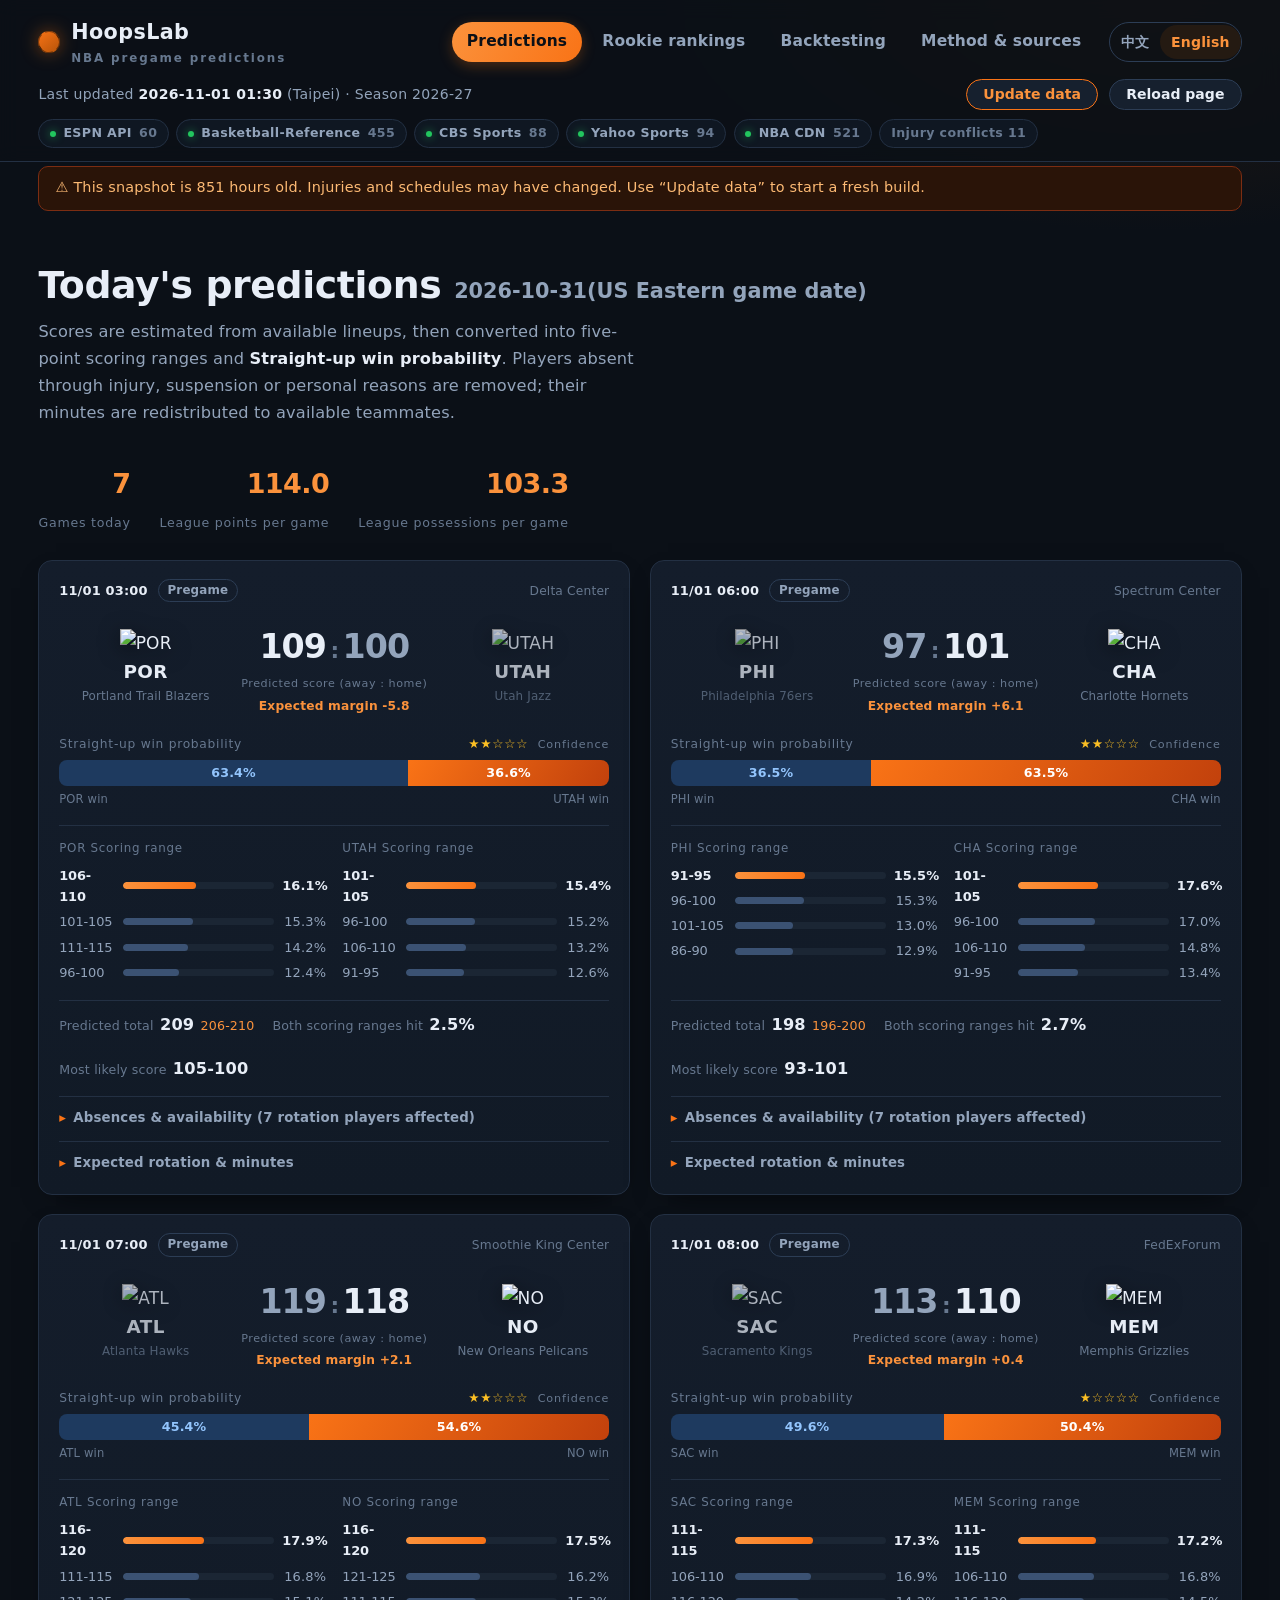
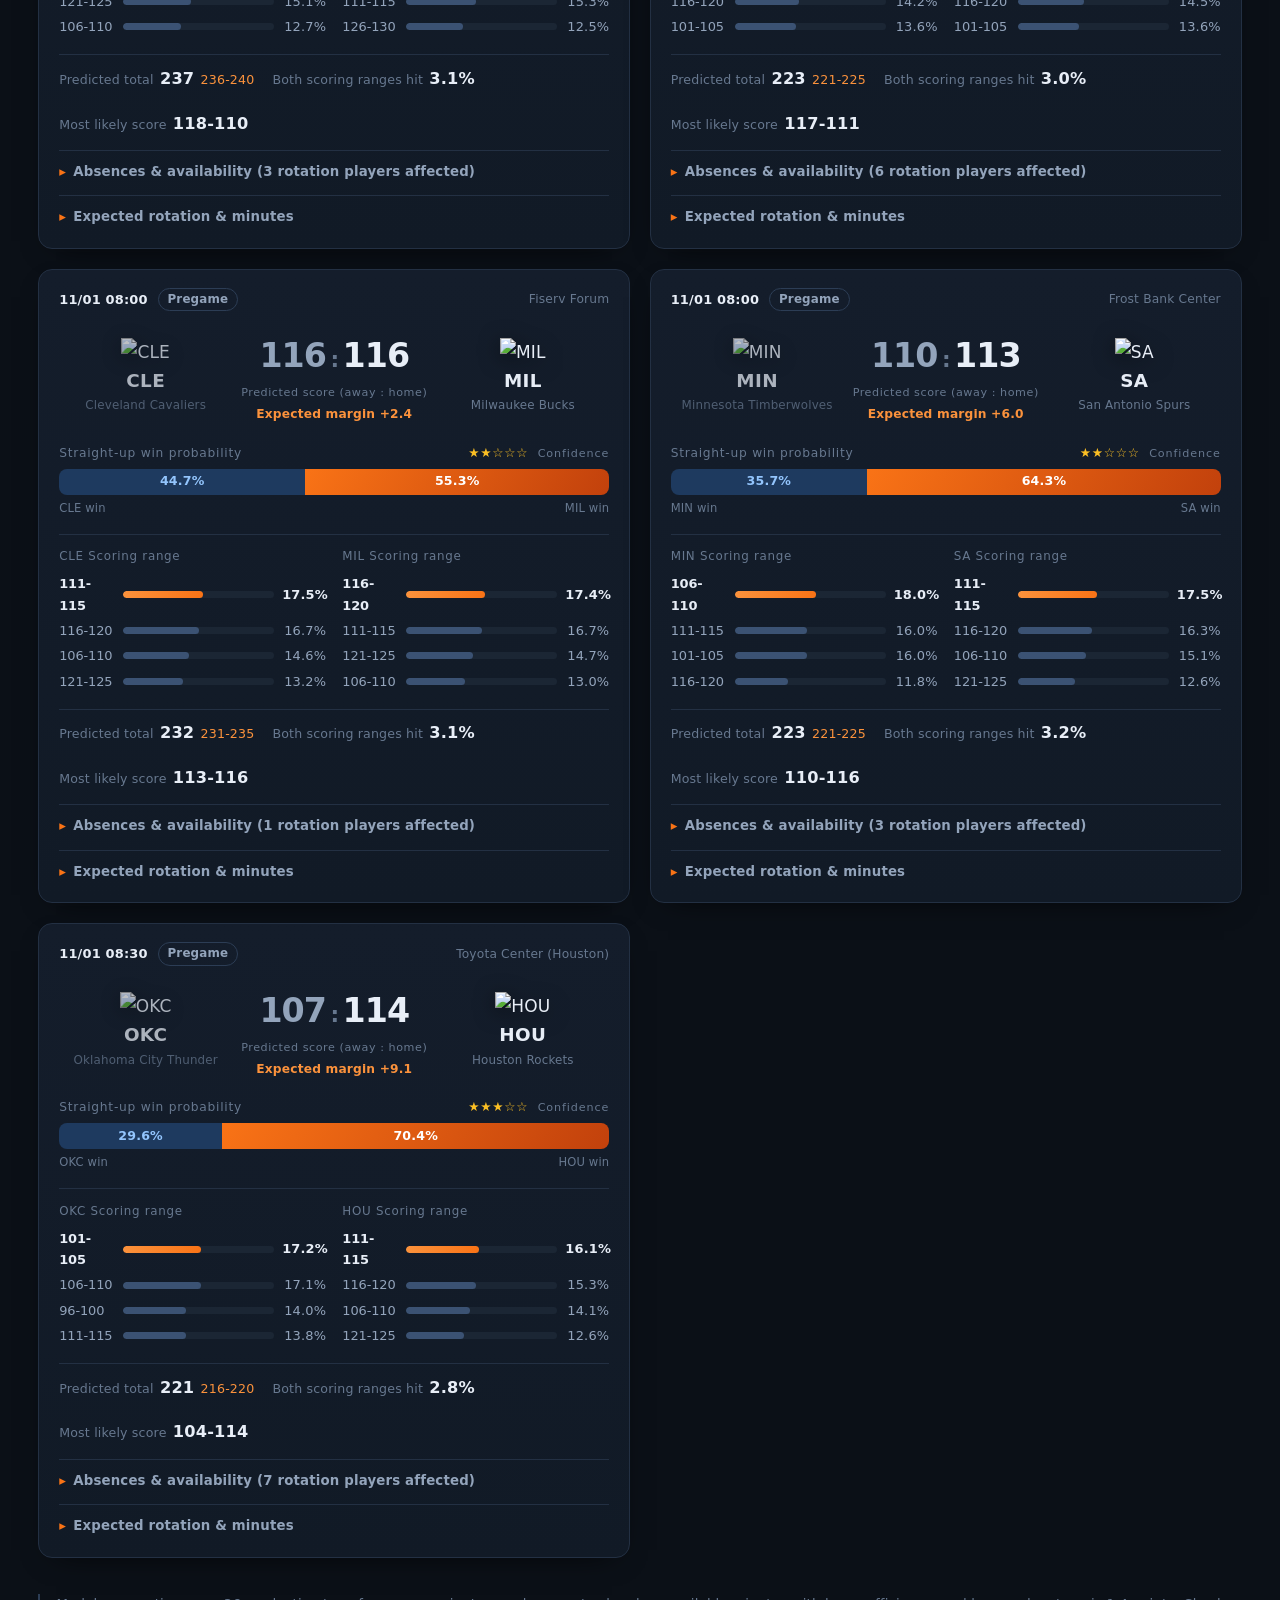
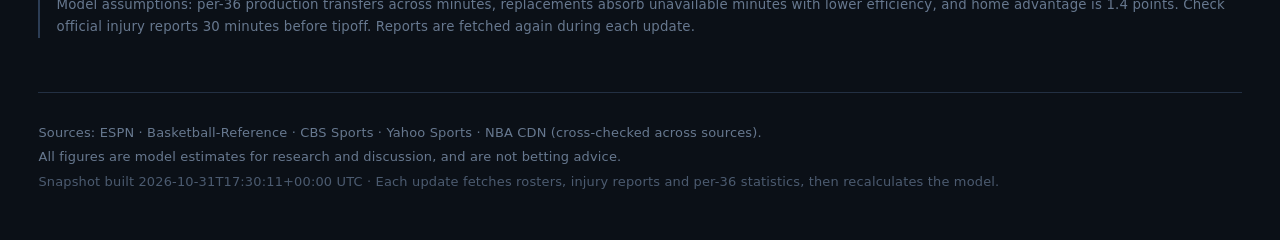
==== commit d5f41a2b: "chore: 更新預測 2026-11-01 01:30" ====
--- a/site/en/index.html
+++ b/site/en/index.html
@@ -28,7 +28,7 @@
 </nav>
 </div>
 <div class="wrap statusbar">
-<div class="stamp">Last updated <b>2026-10-31 19:41</b> (Taipei) · Season 2026-27</div>
+<div class="stamp">Last updated <b>2026-11-01 01:30</b> (Taipei) · Season 2026-27</div>
 <div class="stamp-links">
 <button aria-controls="manualUpdatePanel" aria-expanded="false" class="btn-ghost primary" id="manualUpdateBtn">Update data</button>
 <button class="btn-ghost" id="reloadBtn" title="Reload this page">Reload page</button>
@@ -42,15 +42,15 @@
 <i></i>Basketball-Reference <em>455</em>
 </span>
 <span class="chip ok" title="Injury reports">
-<i></i>CBS Sports <em>86</em>
+<i></i>CBS Sports <em>88</em>
 </span>
 <span class="chip ok" title="Injury reports">
-<i></i>Yahoo Sports <em>92</em>
+<i></i>Yahoo Sports <em>94</em>
 </span>
 <span class="chip ok" title="Player headshots">
-<i></i>NBA CDN <em>522</em>
+<i></i>NBA CDN <em>521</em>
 </span>
-<span class="chip neutral" title="Players with conflicting reports across the three injury sources">Injury conflicts 12</span>
+<span class="chip neutral" title="Players with conflicting reports across the three injury sources">Injury conflicts 11</span>
 </div>
 </header>
 <div class="wrap"><div class="stale" hidden="" id="staleBar"></div></div>
@@ -70,7 +70,7 @@
 </div>
 <div class="hero-stats">
 <div><b>7</b><span>Games today</span></div>
-<div><b>113.7</b><span>League points per game</span></div>
+<div><b>114.0</b><span>League points per game</span></div>
 <div><b>103.3</b><span>League possessions per game</span></div>
 </div>
 </section>
@@ -87,7 +87,7 @@
 <div class="tname">Portland Trail Blazers</div>
 </div>
 <div class="score">
-<div class="nums"><span class="">108</span><i>:</i><span class="dimmer">100</span></div>
+<div class="nums"><span class="">109</span><i>:</i><span class="dimmer">100</span></div>
 <div class="score-note">Predicted score (away : home)</div>
 <div class="margin">Expected margin -5.8</div>
 </div>
@@ -108,29 +108,29 @@
 <div class="buckets">
 <div class="bcol">
 <div class="bhead">POR Scoring range</div>
-<div class="brow lead"><span class="bl">106-110</span><span class="bb"><i style="width: 48.5%"></i></span><span class="bp">16.2%</span></div>
-<div class="brow"><span class="bl">101-105</span><span class="bb"><i style="width: 46.4%"></i></span><span class="bp">15.5%</span></div>
-<div class="brow"><span class="bl">111-115</span><span class="bb"><i style="width: 41.8%"></i></span><span class="bp">13.9%</span></div>
-<div class="brow"><span class="bl">96-100</span><span class="bb"><i style="width: 37.6%"></i></span><span class="bp">12.5%</span></div>
+<div class="brow lead"><span class="bl">106-110</span><span class="bb"><i style="width: 48.4%"></i></span><span class="bp">16.1%</span></div>
+<div class="brow"><span class="bl">101-105</span><span class="bb"><i style="width: 46.0%"></i></span><span class="bp">15.3%</span></div>
+<div class="brow"><span class="bl">111-115</span><span class="bb"><i style="width: 42.6%"></i></span><span class="bp">14.2%</span></div>
+<div class="brow"><span class="bl">96-100</span><span class="bb"><i style="width: 37.1%"></i></span><span class="bp">12.4%</span></div>
 </div>
 <div class="bcol">
 <div class="bhead">UTAH Scoring range</div>
-<div class="brow lead"><span class="bl">101-105</span><span class="bb"><i style="width: 45.9%"></i></span><span class="bp">15.3%</span></div>
-<div class="brow"><span class="bl">96-100</span><span class="bb"><i style="width: 45.5%"></i></span><span class="bp">15.2%</span></div>
-<div class="brow"><span class="bl">106-110</span><span class="bb"><i style="width: 39.0%"></i></span><span class="bp">13.0%</span></div>
-<div class="brow"><span class="bl">91-95</span><span class="bb"><i style="width: 38.7%"></i></span><span class="bp">12.9%</span></div>
+<div class="brow lead"><span class="bl">101-105</span><span class="bb"><i style="width: 46.1%"></i></span><span class="bp">15.4%</span></div>
+<div class="brow"><span class="bl">96-100</span><span class="bb"><i style="width: 45.6%"></i></span><span class="bp">15.2%</span></div>
+<div class="brow"><span class="bl">106-110</span><span class="bb"><i style="width: 39.6%"></i></span><span class="bp">13.2%</span></div>
+<div class="brow"><span class="bl">91-95</span><span class="bb"><i style="width: 38.0%"></i></span><span class="bp">12.6%</span></div>
 </div>
 </div>
 <div class="mini">
-<div><span>Predicted total</span><b>208</b> <em>206-210</em></div>
+<div><span>Predicted total</span><b>209</b> <em>206-210</em></div>
 <div><span>Both scoring ranges hit</span><b>2.5%</b></div>
-<div><span>Most likely score</span><b>104-100</b></div>
+<div><span>Most likely score</span><b>105-100</b></div>
 </div>
 <details class="detail">
 <summary>Absences &amp; availability (7 rotation players affected)</summary>
 <div class="detail-body">
 <div class="ds">
-<h4>POR · Estimated loss: 12.9 points (availability 89%)</h4>
+<h4>POR · Estimated loss: 13.0 points (availability 89%)</h4>
 <ul>
 <li>
 <span class="st st-out">OUT</span>
@@ -150,7 +150,7 @@
 </ul>
 </div>
 <div class="ds">
-<h4>UTAH · Estimated loss: 25.8 points (availability 80%)</h4>
+<h4>UTAH · Estimated loss: 25.9 points (availability 80%)</h4>
 <ul>
 <li>
 <span class="st st-out">OUT</span>
@@ -226,71 +226,81 @@
 <span class="tag">Pregame</span> <span class="venue">Spectrum Center</span>
 </div>
 <div class="matchup">
-<div class="side winner">
+<div class="side">
 <img alt="PHI" loading="lazy" src="https://a.espncdn.com/i/teamlogos/nba/500/phi.png"/>
 <div class="abbr">PHI</div>
 <div class="tname">Philadelphia 76ers</div>
 </div>
 <div class="score">
-<div class="nums"><span class="">104</span><i>:</i><span class="dimmer">101</span></div>
+<div class="nums"><span class="dimmer">97</span><i>:</i><span class="">101</span></div>
 <div class="score-note">Predicted score (away : home)</div>
-<div class="margin">Expected margin -0.2</div>
-</div>
-<div class="side">
+<div class="margin">Expected margin +6.1</div>
+</div>
+<div class="side winner">
 <img alt="CHA" loading="lazy" src="https://a.espncdn.com/i/teamlogos/nba/500/cha.png"/>
 <div class="abbr">CHA</div>
 <div class="tname">Charlotte Hornets</div>
 </div>
 </div>
 <div class="winprob">
-<div class="wp-head"><span>Straight-up win probability</span><span class="stars">★☆☆☆☆ <em>Confidence</em></span></div>
+<div class="wp-head"><span>Straight-up win probability</span><span class="stars">★★☆☆☆ <em>Confidence</em></span></div>
 <div class="wp-bar">
-<div class="wp-away" style="width: 51.0%">51.0%</div>
-<div class="wp-home" style="width: 49.0%">49.0%</div>
+<div class="wp-away" style="width: 36.5%">36.5%</div>
+<div class="wp-home" style="width: 63.5%">63.5%</div>
 </div>
 <div class="wp-foot"><span>PHI win</span><span>CHA win</span></div>
 </div>
 <div class="buckets">
 <div class="bcol">
 <div class="bhead">PHI Scoring range</div>
-<div class="brow lead"><span class="bl">101-105</span><span class="bb"><i style="width: 54.1%"></i></span><span class="bp">18.0%</span></div>
-<div class="brow"><span class="bl">96-100</span><span class="bb"><i style="width: 49.1%"></i></span><span class="bp">16.4%</span></div>
-<div class="brow"><span class="bl">106-110</span><span class="bb"><i style="width: 47.0%"></i></span><span class="bp">15.7%</span></div>
-<div class="brow"><span class="bl">91-95</span><span class="bb"><i style="width: 35.9%"></i></span><span class="bp">12.0%</span></div>
+<div class="brow lead"><span class="bl">91-95</span><span class="bb"><i style="width: 46.4%"></i></span><span class="bp">15.5%</span></div>
+<div class="brow"><span class="bl">96-100</span><span class="bb"><i style="width: 45.8%"></i></span><span class="bp">15.3%</span></div>
+<div class="brow"><span class="bl">101-105</span><span class="bb"><i style="width: 38.9%"></i></span><span class="bp">13.0%</span></div>
+<div class="brow"><span class="bl">86-90</span><span class="bb"><i style="width: 38.7%"></i></span><span class="bp">12.9%</span></div>
 </div>
 <div class="bcol">
 <div class="bhead">CHA Scoring range</div>
-<div class="brow lead"><span class="bl">101-105</span><span class="bb"><i style="width: 52.4%"></i></span><span class="bp">17.5%</span></div>
-<div class="brow"><span class="bl">96-100</span><span class="bb"><i style="width: 49.0%"></i></span><span class="bp">16.3%</span></div>
-<div class="brow"><span class="bl">106-110</span><span class="bb"><i style="width: 45.5%"></i></span><span class="bp">15.2%</span></div>
-<div class="brow"><span class="bl">91-95</span><span class="bb"><i style="width: 37.7%"></i></span><span class="bp">12.6%</span></div>
+<div class="brow lead"><span class="bl">101-105</span><span class="bb"><i style="width: 52.8%"></i></span><span class="bp">17.6%</span></div>
+<div class="brow"><span class="bl">96-100</span><span class="bb"><i style="width: 51.0%"></i></span><span class="bp">17.0%</span></div>
+<div class="brow"><span class="bl">106-110</span><span class="bb"><i style="width: 44.5%"></i></span><span class="bp">14.8%</span></div>
+<div class="brow"><span class="bl">91-95</span><span class="bb"><i style="width: 40.1%"></i></span><span class="bp">13.4%</span></div>
 </div>
 </div>
 <div class="mini">
-<div><span>Predicted total</span><b>206</b> <em>201-205</em></div>
-<div><span>Both scoring ranges hit</span><b>3.2%</b></div>
-<div><span>Most likely score</span><b>102-96</b></div>
-</div>
-<details class="detail">
-<summary>Absences &amp; availability (5 rotation players affected)</summary>
+<div><span>Predicted total</span><b>198</b> <em>196-200</em></div>
+<div><span>Both scoring ranges hit</span><b>2.7%</b></div>
+<div><span>Most likely score</span><b>93-101</b></div>
+</div>
+<details class="detail">
+<summary>Absences &amp; availability (7 rotation players affected)</summary>
 <div class="detail-body">
 <div class="ds">
-<h4>PHI · Estimated loss: 11.2 points (availability 90%)</h4>
-<ul>
+<h4>PHI · Estimated loss: 24.7 points (availability 80%)</h4>
+<ul>
+<li>
+<span class="st st-out">OUT</span>
+<b>Joel Embiid</b> <em>C</em>
+<span class="lost">Impact −8.3 points</span>
+</li>
+<li>
+<span class="st st-out">OUT</span>
+<b>LeBron James</b> <em>F</em>
+<span class="lost">Impact −6.5 points</span>
+</li>
 <li>
 <span class="st st-questionable">QUESTIONABLE</span>
 <b>Jaylen Brown</b> <em>G</em>
-<span class="lost">Impact −6.9 points</span>
+<span class="lost">Impact −4.4 points</span>
 <span class="warn" title="Sources disagree">⚠︎</span> </li>
 <li>
 <span class="st st-out">OUT</span>
 <b>Dominick Barlow</b> <em>F</em>
-<span class="lost">Impact −2.0 points</span>
-</li>
-</ul>
-</div>
-<div class="ds">
-<h4>CHA · Estimated loss: 16.1 points (availability 86%)</h4>
+<span class="lost">Impact −2.6 points</span>
+</li>
+</ul>
+</div>
+<div class="ds">
+<h4>CHA · Estimated loss: 15.9 points (availability 86%)</h4>
 <ul>
 <li>
 <span class="st st-out">OUT</span>
@@ -300,7 +310,7 @@
 <li>
 <span class="st st-out">OUT</span>
 <b>Coby White</b> <em>G</em>
-<span class="lost">Impact −5.8 points</span>
+<span class="lost">Impact −5.7 points</span>
 </li>
 <li>
 <span class="st st-out">OUT</span>
@@ -319,14 +329,16 @@
 <table class="mini-table">
 <thead><tr><th>Player</th><th>MIN</th><th>PTS</th></tr></thead>
 <tbody>
-<tr><td>Tyrese Maxey</td><td>37.5</td><td>28.3</td></tr>
-<tr><td>VJ Edgecombe</td><td>34.0</td><td>14.2</td></tr>
-<tr><td>LeBron James</td><td>32.9</td><td>19.4</td></tr>
-<tr><td>Joel Embiid</td><td>32.4</td><td>24.7</td></tr>
-<tr><td>Rayan Rupert</td><td>30.7</td><td>11.8</td></tr>
-<tr><td>Anfernee Simons</td><td>26.8</td><td>13.5</td></tr>
+<tr><td>Tyrese Maxey</td><td>37.4</td><td>28.2</td></tr>
+<tr><td>VJ Edgecombe</td><td>33.9</td><td>14.2</td></tr>
+<tr><td>Rayan Rupert</td><td>30.6</td><td>11.8</td></tr>
+<tr><td>Anfernee Simons</td><td>26.7</td><td>13.4</td></tr>
 <tr><td>Dean Wade</td><td>23.3</td><td>5.4</td></tr>
-<tr><td>Kentavious Caldwell-Pope</td><td>22.5</td><td>7.8</td></tr>
+<tr><td>Kentavious Caldwell-Pope</td><td>22.4</td><td>7.8</td></tr>
+<tr><td>Caleb Love</td><td>18.9</td><td>8.2</td></tr>
+<tr><td>Jaylen Brown</td><td>17.3</td><td>13.0</td></tr>
+<tr><td>Adem Bona</td><td>15.6</td><td>3.5</td></tr>
+<tr><td>Justin Edwards</td><td>13.9</td><td>4.9</td></tr>
 </tbody>
 </table>
 </div>
@@ -364,7 +376,7 @@
 <div class="tname">Atlanta Hawks</div>
 </div>
 <div class="score">
-<div class="nums"><span class="dimmer">118</span><i>:</i><span class="">118</span></div>
+<div class="nums"><span class="dimmer">119</span><i>:</i><span class="">118</span></div>
 <div class="score-note">Predicted score (away : home)</div>
 <div class="margin">Expected margin +2.1</div>
 </div>
@@ -386,22 +398,22 @@
 <div class="bcol">
 <div class="bhead">ATL Scoring range</div>
 <div class="brow lead"><span class="bl">116-120</span><span class="bb"><i style="width: 53.8%"></i></span><span class="bp">17.9%</span></div>
-<div class="brow"><span class="bl">111-115</span><span class="bb"><i style="width: 50.7%"></i></span><span class="bp">16.9%</span></div>
-<div class="brow"><span class="bl">121-125</span><span class="bb"><i style="width: 44.3%"></i></span><span class="bp">14.8%</span></div>
-<div class="brow"><span class="bl">106-110</span><span class="bb"><i style="width: 39.2%"></i></span><span class="bp">13.1%</span></div>
+<div class="brow"><span class="bl">111-115</span><span class="bb"><i style="width: 50.4%"></i></span><span class="bp">16.8%</span></div>
+<div class="brow"><span class="bl">121-125</span><span class="bb"><i style="width: 45.2%"></i></span><span class="bp">15.1%</span></div>
+<div class="brow"><span class="bl">106-110</span><span class="bb"><i style="width: 38.1%"></i></span><span class="bp">12.7%</span></div>
 </div>
 <div class="bcol">
 <div class="bhead">NO Scoring range</div>
-<div class="brow lead"><span class="bl">116-120</span><span class="bb"><i style="width: 52.8%"></i></span><span class="bp">17.6%</span></div>
-<div class="brow"><span class="bl">121-125</span><span class="bb"><i style="width: 48.3%"></i></span><span class="bp">16.1%</span></div>
-<div class="brow"><span class="bl">111-115</span><span class="bb"><i style="width: 46.4%"></i></span><span class="bp">15.5%</span></div>
-<div class="brow"><span class="bl">126-130</span><span class="bb"><i style="width: 36.5%"></i></span><span class="bp">12.2%</span></div>
+<div class="brow lead"><span class="bl">116-120</span><span class="bb"><i style="width: 52.5%"></i></span><span class="bp">17.5%</span></div>
+<div class="brow"><span class="bl">121-125</span><span class="bb"><i style="width: 48.5%"></i></span><span class="bp">16.2%</span></div>
+<div class="brow"><span class="bl">111-115</span><span class="bb"><i style="width: 45.9%"></i></span><span class="bp">15.3%</span></div>
+<div class="brow"><span class="bl">126-130</span><span class="bb"><i style="width: 37.6%"></i></span><span class="bp">12.5%</span></div>
 </div>
 </div>
 <div class="mini">
-<div><span>Predicted total</span><b>236</b> <em>236-240</em></div>
-<div><span>Both scoring ranges hit</span><b>3.2%</b></div>
-<div><span>Most likely score</span><b>115-118</b></div>
+<div><span>Predicted total</span><b>237</b> <em>236-240</em></div>
+<div><span>Both scoring ranges hit</span><b>3.1%</b></div>
+<div><span>Most likely score</span><b>118-110</b></div>
 </div>
 <details class="detail">
 <summary>Absences &amp; availability (3 rotation players affected)</summary>
@@ -485,7 +497,7 @@
 <div class="tname">Sacramento Kings</div>
 </div>
 <div class="score">
-<div class="nums"><span class="dimmer">112</span><i>:</i><span class="">110</span></div>
+<div class="nums"><span class="dimmer">113</span><i>:</i><span class="">110</span></div>
 <div class="score-note">Predicted score (away : home)</div>
 <div class="margin">Expected margin +0.4</div>
 </div>
@@ -506,23 +518,23 @@
 <div class="buckets">
 <div class="bcol">
 <div class="bhead">SAC Scoring range</div>
-<div class="brow lead"><span class="bl">106-110</span><span class="bb"><i style="width: 51.5%"></i></span><span class="bp">17.2%</span></div>
-<div class="brow"><span class="bl">111-115</span><span class="bb"><i style="width: 51.5%"></i></span><span class="bp">17.2%</span></div>
-<div class="brow"><span class="bl">116-120</span><span class="bb"><i style="width: 42.0%"></i></span><span class="bp">14.0%</span></div>
-<div class="brow"><span class="bl">101-105</span><span class="bb"><i style="width: 41.6%"></i></span><span class="bp">13.9%</span></div>
+<div class="brow lead"><span class="bl">111-115</span><span class="bb"><i style="width: 52.0%"></i></span><span class="bp">17.3%</span></div>
+<div class="brow"><span class="bl">106-110</span><span class="bb"><i style="width: 50.8%"></i></span><span class="bp">16.9%</span></div>
+<div class="brow"><span class="bl">116-120</span><span class="bb"><i style="width: 42.7%"></i></span><span class="bp">14.2%</span></div>
+<div class="brow"><span class="bl">101-105</span><span class="bb"><i style="width: 40.8%"></i></span><span class="bp">13.6%</span></div>
 </div>
 <div class="bcol">
 <div class="bhead">MEM Scoring range</div>
-<div class="brow lead"><span class="bl">111-115</span><span class="bb"><i style="width: 51.3%"></i></span><span class="bp">17.1%</span></div>
-<div class="brow"><span class="bl">106-110</span><span class="bb"><i style="width: 50.9%"></i></span><span class="bp">17.0%</span></div>
-<div class="brow"><span class="bl">116-120</span><span class="bb"><i style="width: 42.8%"></i></span><span class="bp">14.3%</span></div>
-<div class="brow"><span class="bl">101-105</span><span class="bb"><i style="width: 41.2%"></i></span><span class="bp">13.7%</span></div>
+<div class="brow lead"><span class="bl">111-115</span><span class="bb"><i style="width: 51.6%"></i></span><span class="bp">17.2%</span></div>
+<div class="brow"><span class="bl">106-110</span><span class="bb"><i style="width: 50.3%"></i></span><span class="bp">16.8%</span></div>
+<div class="brow"><span class="bl">116-120</span><span class="bb"><i style="width: 43.5%"></i></span><span class="bp">14.5%</span></div>
+<div class="brow"><span class="bl">101-105</span><span class="bb"><i style="width: 40.7%"></i></span><span class="bp">13.6%</span></div>
 </div>
 </div>
 <div class="mini">
 <div><span>Predicted total</span><b>223</b> <em>221-225</em></div>
-<div><span>Both scoring ranges hit</span><b>2.9%</b></div>
-<div><span>Most likely score</span><b>112-113</b></div>
+<div><span>Both scoring ranges hit</span><b>3.0%</b></div>
+<div><span>Most likely score</span><b>117-111</b></div>
 </div>
 <details class="detail">
 <summary>Absences &amp; availability (6 rotation players affected)</summary>
@@ -543,7 +555,7 @@
 <li>
 <span class="st st-out">OUT</span>
 <b>Dylan Cardwell</b> <em>C</em>
-<span class="lost">Impact −0.2 points</span>
+<span class="lost">Impact −0.1 points</span>
 </li>
 </ul>
 </div>
@@ -579,7 +591,7 @@
 <tbody>
 <tr><td>Zach LaVine</td><td>32.3</td><td>21.3</td></tr>
 <tr><td>Domantas Sabonis</td><td>31.2</td><td>16.6</td></tr>
-<tr><td>De'Andre Hunter</td><td>26.0</td><td>8.2</td></tr>
+<tr><td>De'Andre Hunter</td><td>26.0</td><td>8.1</td></tr>
 <tr><td>Precious Achiuwa</td><td>25.1</td><td>10.9</td></tr>
 <tr><td>Leaky Black</td><td>24.8</td><td>5.7</td></tr>
 <tr><td>Daeqwon Plowden</td><td>23.5</td><td>8.1</td></tr>
@@ -596,14 +608,14 @@
 <table class="mini-table">
 <thead><tr><th>Player</th><th>MIN</th><th>PTS</th></tr></thead>
 <tbody>
-<tr><td>Jerami Grant</td><td>26.7</td><td>14.4</td></tr>
+<tr><td>Jerami Grant</td><td>26.7</td><td>14.3</td></tr>
 <tr><td>Jaylen Wells</td><td>25.4</td><td>12.4</td></tr>
 <tr><td>Cedric Coward</td><td>25.2</td><td>13.1</td></tr>
 <tr><td>Zach Edey</td><td>23.2</td><td>12.0</td></tr>
-<tr><td>Cam Spencer</td><td>20.9</td><td>10.4</td></tr>
+<tr><td>Cam Spencer</td><td>20.9</td><td>10.3</td></tr>
 <tr><td>Jahmai Mashack</td><td>20.5</td><td>5.5</td></tr>
 <tr><td>Isaiah Stewart</td><td>20.2</td><td>10.0</td></tr>
-<tr><td>Taylor Hendricks</td><td>20.1</td><td>7.2</td></tr>
+<tr><td>Taylor Hendricks</td><td>20.1</td><td>7.1</td></tr>
 <tr><td>Kris Murray</td><td>19.9</td><td>4.0</td></tr>
 <tr><td>Javon Small</td><td>19.1</td><td>9.3</td></tr>
 <tr><td>GG Jackson</td><td>18.7</td><td>9.7</td></tr>
@@ -646,17 +658,17 @@
 <div class="buckets">
 <div class="bcol">
 <div class="bhead">CLE Scoring range</div>
-<div class="brow lead"><span class="bl">111-115</span><span class="bb"><i style="width: 53.0%"></i></span><span class="bp">17.7%</span></div>
-<div class="brow"><span class="bl">116-120</span><span class="bb"><i style="width: 49.4%"></i></span><span class="bp">16.5%</span></div>
-<div class="brow"><span class="bl">106-110</span><span class="bb"><i style="width: 44.2%"></i></span><span class="bp">14.8%</span></div>
-<div class="brow"><span class="bl">121-125</span><span class="bb"><i style="width: 38.7%"></i></span><span class="bp">12.9%</span></div>
+<div class="brow lead"><span class="bl">111-115</span><span class="bb"><i style="width: 52.6%"></i></span><span class="bp">17.5%</span></div>
+<div class="brow"><span class="bl">116-120</span><span class="bb"><i style="width: 50.0%"></i></span><span class="bp">16.7%</span></div>
+<div class="brow"><span class="bl">106-110</span><span class="bb"><i style="width: 43.7%"></i></span><span class="bp">14.6%</span></div>
+<div class="brow"><span class="bl">121-125</span><span class="bb"><i style="width: 39.5%"></i></span><span class="bp">13.2%</span></div>
 </div>
 <div class="bcol">
 <div class="bhead">MIL Scoring range</div>
-<div class="brow lead"><span class="bl">116-120</span><span class="bb"><i style="width: 52.1%"></i></span><span class="bp">17.4%</span></div>
-<div class="brow"><span class="bl">111-115</span><span class="bb"><i style="width: 50.0%"></i></span><span class="bp">16.7%</span></div>
-<div class="brow"><span class="bl">121-125</span><span class="bb"><i style="width: 43.8%"></i></span><span class="bp">14.6%</span></div>
-<div class="brow"><span class="bl">106-110</span><span class="bb"><i style="width: 40.1%"></i></span><span class="bp">13.4%</span></div>
+<div class="brow lead"><span class="bl">116-120</span><span class="bb"><i style="width: 52.3%"></i></span><span class="bp">17.4%</span></div>
+<div class="brow"><span class="bl">111-115</span><span class="bb"><i style="width: 50.1%"></i></span><span class="bp">16.7%</span></div>
+<div class="brow"><span class="bl">121-125</span><span class="bb"><i style="width: 44.1%"></i></span><span class="bp">14.7%</span></div>
+<div class="brow"><span class="bl">106-110</span><span class="bb"><i style="width: 38.9%"></i></span><span class="bp">13.0%</span></div>
 </div>
 </div>
 <div class="mini">
@@ -690,7 +702,7 @@
 <table class="mini-table">
 <thead><tr><th>Player</th><th>MIN</th><th>PTS</th></tr></thead>
 <tbody>
-<tr><td>James Harden</td><td>34.1</td><td>20.1</td></tr>
+<tr><td>James Harden</td><td>34.1</td><td>20.0</td></tr>
 <tr><td>Donovan Mitchell</td><td>33.7</td><td>27.4</td></tr>
 <tr><td>Evan Mobley</td><td>32.5</td><td>18.6</td></tr>
 <tr><td>Peyton Watson</td><td>29.5</td><td>13.7</td></tr>
@@ -709,8 +721,8 @@
 <table class="mini-table">
 <thead><tr><th>Player</th><th>MIN</th><th>PTS</th></tr></thead>
 <tbody>
-<tr><td>Tyler Herro</td><td>29.7</td><td>20.9</td></tr>
-<tr><td>Ryan Rollins</td><td>29.0</td><td>14.5</td></tr>
+<tr><td>Tyler Herro</td><td>29.7</td><td>20.8</td></tr>
+<tr><td>Ryan Rollins</td><td>29.0</td><td>14.4</td></tr>
 <tr><td>Jaime Jaquez Jr.</td><td>27.2</td><td>15.5</td></tr>
 <tr><td>Myles Turner</td><td>25.5</td><td>9.6</td></tr>
 <tr><td>Kyle Kuzma</td><td>25.4</td><td>11.8</td></tr>
@@ -737,9 +749,9 @@
 <div class="tname">Minnesota Timberwolves</div>
 </div>
 <div class="score">
-<div class="nums"><span class="dimmer">110</span><i>:</i><span class="">114</span></div>
+<div class="nums"><span class="dimmer">110</span><i>:</i><span class="">113</span></div>
 <div class="score-note">Predicted score (away : home)</div>
-<div class="margin">Expected margin +6.6</div>
+<div class="margin">Expected margin +6.0</div>
 </div>
 <div class="side winner">
 <img alt="SA" loading="lazy" src="https://a.espncdn.com/i/teamlogos/nba/500/sa.png"/>
@@ -750,31 +762,31 @@
 <div class="winprob">
 <div class="wp-head"><span>Straight-up win probability</span><span class="stars">★★☆☆☆ <em>Confidence</em></span></div>
 <div class="wp-bar">
-<div class="wp-away" style="width: 34.4%">34.4%</div>
-<div class="wp-home" style="width: 65.6%">65.6%</div>
+<div class="wp-away" style="width: 35.7%">35.7%</div>
+<div class="wp-home" style="width: 64.3%">64.3%</div>
 </div>
 <div class="wp-foot"><span>MIN win</span><span>SA win</span></div>
 </div>
 <div class="buckets">
 <div class="bcol">
 <div class="bhead">MIN Scoring range</div>
-<div class="brow lead"><span class="bl">106-110</span><span class="bb"><i style="width: 53.0%"></i></span><span class="bp">17.7%</span></div>
-<div class="brow"><span class="bl">101-105</span><span class="bb"><i style="width: 47.7%"></i></span><span class="bp">15.9%</span></div>
-<div class="brow"><span class="bl">111-115</span><span class="bb"><i style="width: 47.1%"></i></span><span class="bp">15.7%</span></div>
-<div class="brow"><span class="bl">96-100</span><span class="bb"><i style="width: 35.1%"></i></span><span class="bp">11.7%</span></div>
+<div class="brow lead"><span class="bl">106-110</span><span class="bb"><i style="width: 54.1%"></i></span><span class="bp">18.0%</span></div>
+<div class="brow"><span class="bl">111-115</span><span class="bb"><i style="width: 48.0%"></i></span><span class="bp">16.0%</span></div>
+<div class="brow"><span class="bl">101-105</span><span class="bb"><i style="width: 47.9%"></i></span><span class="bp">16.0%</span></div>
+<div class="brow"><span class="bl">116-120</span><span class="bb"><i style="width: 35.5%"></i></span><span class="bp">11.8%</span></div>
 </div>
 <div class="bcol">
 <div class="bhead">SA Scoring range</div>
-<div class="brow lead"><span class="bl">111-115</span><span class="bb"><i style="width: 52.0%"></i></span><span class="bp">17.3%</span></div>
-<div class="brow"><span class="bl">116-120</span><span class="bb"><i style="width: 49.5%"></i></span><span class="bp">16.5%</span></div>
-<div class="brow"><span class="bl">106-110</span><span class="bb"><i style="width: 44.5%"></i></span><span class="bp">14.8%</span></div>
-<div class="brow"><span class="bl">121-125</span><span class="bb"><i style="width: 38.9%"></i></span><span class="bp">13.0%</span></div>
+<div class="brow lead"><span class="bl">111-115</span><span class="bb"><i style="width: 52.4%"></i></span><span class="bp">17.5%</span></div>
+<div class="brow"><span class="bl">116-120</span><span class="bb"><i style="width: 49.0%"></i></span><span class="bp">16.3%</span></div>
+<div class="brow"><span class="bl">106-110</span><span class="bb"><i style="width: 45.3%"></i></span><span class="bp">15.1%</span></div>
+<div class="brow"><span class="bl">121-125</span><span class="bb"><i style="width: 37.7%"></i></span><span class="bp">12.6%</span></div>
 </div>
 </div>
 <div class="mini">
 <div><span>Predicted total</span><b>223</b> <em>221-225</em></div>
-<div><span>Both scoring ranges hit</span><b>3.1%</b></div>
-<div><span>Most likely score</span><b>106-114</b></div>
+<div><span>Both scoring ranges hit</span><b>3.2%</b></div>
+<div><span>Most likely score</span><b>110-116</b></div>
 </div>
 <details class="detail">
 <summary>Absences &amp; availability (3 rotation players affected)</summary>
@@ -795,7 +807,7 @@
 </ul>
 </div>
 <div class="ds">
-<h4>SA · Estimated loss: 5.4 points (availability 96%)</h4>
+<h4>SA · Estimated loss: 5.3 points (availability 96%)</h4>
 <ul>
 <li>
 <span class="st st-out">OUT</span>
@@ -818,7 +830,7 @@
 <tr><td>Rudy Gobert</td><td>30.7</td><td>9.6</td></tr>
 <tr><td>Ayo Dosunmu</td><td>28.4</td><td>14.3</td></tr>
 <tr><td>LaMelo Ball</td><td>27.2</td><td>18.0</td></tr>
-<tr><td>Jonathan Kuminga</td><td>24.3</td><td>12.3</td></tr>
+<tr><td>Jonathan Kuminga</td><td>24.3</td><td>12.2</td></tr>
 <tr><td>Cody Williams</td><td>19.0</td><td>4.6</td></tr>
 <tr><td>Terrence Shannon Jr.</td><td>15.8</td><td>8.1</td></tr>
 <tr><td>Bones Hyland</td><td>14.8</td><td>8.2</td></tr>
@@ -861,9 +873,9 @@
 <div class="tname">Oklahoma City Thunder</div>
 </div>
 <div class="score">
-<div class="nums"><span class="dimmer">106</span><i>:</i><span class="">113</span></div>
+<div class="nums"><span class="dimmer">107</span><i>:</i><span class="">114</span></div>
 <div class="score-note">Predicted score (away : home)</div>
-<div class="margin">Expected margin +10.0</div>
+<div class="margin">Expected margin +9.1</div>
 </div>
 <div class="side winner">
 <img alt="HOU" loading="lazy" src="https://a.espncdn.com/i/teamlogos/nba/500/hou.png"/>
@@ -872,59 +884,59 @@
 </div>
 </div>
 <div class="winprob">
-<div class="wp-head"><span>Straight-up win probability</span><span class="stars">★★★★☆ <em>Confidence</em></span></div>
+<div class="wp-head"><span>Straight-up win probability</span><span class="stars">★★★☆☆ <em>Confidence</em></span></div>
 <div class="wp-bar">
-<div class="wp-away" style="width: 28.4%">28.4%</div>
-<div class="wp-home" style="width: 71.6%">71.6%</div>
+<div class="wp-away" style="width: 29.6%">29.6%</div>
+<div class="wp-home" style="width: 70.4%">70.4%</div>
 </div>
 <div class="wp-foot"><span>OKC win</span><span>HOU win</span></div>
 </div>
 <div class="buckets">
 <div class="bcol">
 <div class="bhead">OKC Scoring range</div>
-<div class="brow lead"><span class="bl">101-105</span><span class="bb"><i style="width: 53.0%"></i></span><span class="bp">17.7%</span></div>
-<div class="brow"><span class="bl">106-110</span><span class="bb"><i style="width: 49.4%"></i></span><span class="bp">16.5%</span></div>
-<div class="brow"><span class="bl">96-100</span><span class="bb"><i style="width: 44.2%"></i></span><span class="bp">14.8%</span></div>
-<div class="brow"><span class="bl">111-115</span><span class="bb"><i style="width: 38.7%"></i></span><span class="bp">12.9%</span></div>
+<div class="brow lead"><span class="bl">101-105</span><span class="bb"><i style="width: 51.7%"></i></span><span class="bp">17.2%</span></div>
+<div class="brow"><span class="bl">106-110</span><span class="bb"><i style="width: 51.4%"></i></span><span class="bp">17.1%</span></div>
+<div class="brow"><span class="bl">96-100</span><span class="bb"><i style="width: 41.9%"></i></span><span class="bp">14.0%</span></div>
+<div class="brow"><span class="bl">111-115</span><span class="bb"><i style="width: 41.3%"></i></span><span class="bp">13.8%</span></div>
 </div>
 <div class="bcol">
 <div class="bhead">HOU Scoring range</div>
-<div class="brow lead"><span class="bl">111-115</span><span class="bb"><i style="width: 46.1%"></i></span><span class="bp">15.4%</span></div>
-<div class="brow"><span class="bl">116-120</span><span class="bb"><i style="width: 43.4%"></i></span><span class="bp">14.5%</span></div>
-<div class="brow"><span class="bl">106-110</span><span class="bb"><i style="width: 41.5%"></i></span><span class="bp">13.8%</span></div>
-<div class="brow"><span class="bl">121-125</span><span class="bb"><i style="width: 36.6%"></i></span><span class="bp">12.2%</span></div>
+<div class="brow lead"><span class="bl">111-115</span><span class="bb"><i style="width: 48.3%"></i></span><span class="bp">16.1%</span></div>
+<div class="brow"><span class="bl">116-120</span><span class="bb"><i style="width: 46.0%"></i></span><span class="bp">15.3%</span></div>
+<div class="brow"><span class="bl">106-110</span><span class="bb"><i style="width: 42.2%"></i></span><span class="bp">14.1%</span></div>
+<div class="brow"><span class="bl">121-125</span><span class="bb"><i style="width: 37.9%"></i></span><span class="bp">12.6%</span></div>
 </div>
 </div>
 <div class="mini">
-<div><span>Predicted total</span><b>219</b> <em>216-220</em></div>
-<div><span>Both scoring ranges hit</span><b>2.7%</b></div>
-<div><span>Most likely score</span><b>103-114</b></div>
+<div><span>Predicted total</span><b>221</b> <em>216-220</em></div>
+<div><span>Both scoring ranges hit</span><b>2.8%</b></div>
+<div><span>Most likely score</span><b>104-114</b></div>
 </div>
 <details class="detail">
 <summary>Absences &amp; availability (7 rotation players affected)</summary>
 <div class="detail-body">
 <div class="ds">
-<h4>OKC · Estimated loss: 7.7 points (availability 93%)</h4>
+<h4>OKC · Estimated loss: 6.0 points (availability 95%)</h4>
 <ul>
 <li>
 <span class="st st-out">OUT</span>
 <b>Chet Holmgren</b> <em>C</em>
-<span class="lost">Impact −2.5 points</span>
+<span class="lost">Impact −1.9 points</span>
 </li>
 <li>
 <span class="st st-out">OUT</span>
 <b>Jalen Williams</b> <em>G</em>
-<span class="lost">Impact −2.4 points</span>
+<span class="lost">Impact −1.9 points</span>
 </li>
 <li>
 <span class="st st-out">OUT</span>
 <b>Cason Wallace</b> <em>G</em>
-<span class="lost">Impact −1.2 points</span>
+<span class="lost">Impact −0.9 points</span>
 </li>
 <li>
 <span class="st st-out">OUT</span>
 <b>Alex Caruso</b> <em>G</em>
-<span class="lost">Impact −1.0 points</span>
+<span class="lost">Impact −0.8 points</span>
 </li>
 </ul>
 </div>
@@ -936,16 +948,16 @@
 <b>Steven Adams</b> <em>C</em>
 <span class="lost">Impact −0.0 points</span>
 </li>
-<li>
-<span class="st st-questionable">QUESTIONABLE</span>
-<b>Alperen Sengun</b> <em>C</em>
-<span class="lost">Impact −0.0 points</span>
-<span class="warn" title="Sources disagree">⚠︎</span> </li>
 <li>
 <span class="st st-questionable">QUESTIONABLE</span>
 <b>Reed Sheppard</b> <em>G</em>
 <span class="lost">Impact −0.0 points</span>
 <span class="warn" title="Sources disagree">⚠︎</span> </li>
+<li>
+<span class="st st-out">OUT</span>
+<b>Fred VanVleet</b> <em>G</em>
+<span class="lost">Impact −0.0 points</span>
+</li>
 </ul>
 </div>
 </div>
@@ -959,16 +971,16 @@
 <thead><tr><th>Player</th><th>MIN</th><th>PTS</th></tr></thead>
 <tbody>
 <tr><td>Shai Gilgeous-Alexander</td><td>40.0</td><td>36.9</td></tr>
-<tr><td>Ajay Mitchell</td><td>31.0</td><td>18.4</td></tr>
-<tr><td>Isaiah Hartenstein</td><td>29.0</td><td>11.5</td></tr>
-<tr><td>Jared McCain</td><td>23.8</td><td>12.9</td></tr>
-<tr><td>Jaylin Williams</td><td>22.6</td><td>6.8</td></tr>
-<tr><td>Ochai Agbaji</td><td>19.4</td><td>8.0</td></tr>
-<tr><td>Kenrich Williams</td><td>17.3</td><td>6.7</td></tr>
-<tr><td>Micah Peavy</td><td>17.1</td><td>4.1</td></tr>
-<tr><td>Aday Mara</td><td>10.7</td><td>3.8</td></tr>
-<tr><td>Josh Dix</td><td>10.1</td><td>3.0</td></tr>
-<tr><td>Bennett Stirtz</td><td>9.8</td><td>3.1</td></tr>
+<tr><td>Ajay Mitchell</td><td>34.3</td><td>20.4</td></tr>
+<tr><td>Isaiah Hartenstein</td><td>32.1</td><td>12.7</td></tr>
+<tr><td>Jared McCain</td><td>26.4</td><td>14.3</td></tr>
+<tr><td>Jaylin Williams</td><td>25.0</td><td>7.5</td></tr>
+<tr><td>Kenrich Williams</td><td>19.2</td><td>7.5</td></tr>
+<tr><td>Micah Peavy</td><td>18.9</td><td>4.5</td></tr>
+<tr><td>Aday Mara</td><td>11.8</td><td>4.2</td></tr>
+<tr><td>Josh Dix</td><td>11.2</td><td>3.3</td></tr>
+<tr><td>Bennett Stirtz</td><td>10.8</td><td>3.4</td></tr>
+<tr><td>Brooks Barnhizer</td><td>10.3</td><td>1.7</td></tr>
 </tbody>
 </table>
 </div>
@@ -977,16 +989,16 @@
 <table class="mini-table">
 <thead><tr><th>Player</th><th>MIN</th><th>PTS</th></tr></thead>
 <tbody>
-<tr><td>Amen Thompson</td><td>35.9</td><td>18.0</td></tr>
-<tr><td>Kevin Durant</td><td>35.2</td><td>25.8</td></tr>
-<tr><td>Jabari Smith Jr.</td><td>34.3</td><td>16.1</td></tr>
+<tr><td>Amen Thompson</td><td>36.0</td><td>18.1</td></tr>
+<tr><td>Kevin Durant</td><td>35.3</td><td>25.8</td></tr>
+<tr><td>Jabari Smith Jr.</td><td>34.4</td><td>16.2</td></tr>
 <tr><td>Marcus Smart</td><td>26.7</td><td>8.8</td></tr>
-<tr><td>Tari Eason</td><td>25.0</td><td>9.9</td></tr>
-<tr><td>Oscar Tshiebwe</td><td>15.7</td><td>7.3</td></tr>
+<tr><td>Tari Eason</td><td>25.1</td><td>10.0</td></tr>
+<tr><td>Oscar Tshiebwe</td><td>15.8</td><td>7.3</td></tr>
 <tr><td>Clint Capela</td><td>12.9</td><td>3.7</td></tr>
-<tr><td>Fred VanVleet</td><td>12.9</td><td>4.8</td></tr>
+<tr><td>Alperen Sengun</td><td>12.8</td><td>5.8</td></tr>
 <tr><td>Reed Sheppard</td><td>12.5</td><td>6.2</td></tr>
-<tr><td>Bogdan Bogdanovic</td><td>8.3</td><td>3.7</td></tr>
+<tr><td>Bogdan Bogdanovic</td><td>8.4</td><td>3.7</td></tr>
 <tr><td>Julian Phillips</td><td>7.1</td><td>3.0</td></tr>
 </tbody>
 </table>
@@ -1000,9 +1012,9 @@
 <footer class="wrap foot">
 <p>Sources: ESPN · Basketball-Reference · CBS Sports · Yahoo Sports · NBA CDN (cross-checked across sources).</p>
 <p>All figures are model estimates for research and discussion, and are not betting advice.</p>
-<p class="muted">Snapshot built 2026-10-31T11:41:59+00:00 UTC · Each update fetches rosters, injury reports and per-36 statistics, then recalculates the model.</p>
+<p class="muted">Snapshot built 2026-10-31T17:30:11+00:00 UTC · Each update fetches rosters, injury reports and per-36 statistics, then recalculates the model.</p>
 </footer>
-<script>window.HOOPSLAB_BUILT_AT = "2026-10-31T11:41:59+00:00";</script>
+<script>window.HOOPSLAB_BUILT_AT = "2026-10-31T17:30:11+00:00";</script>
 <script defer="" src="../app.js?v=bilingual-20261031"></script>
 </body>
 </html>
